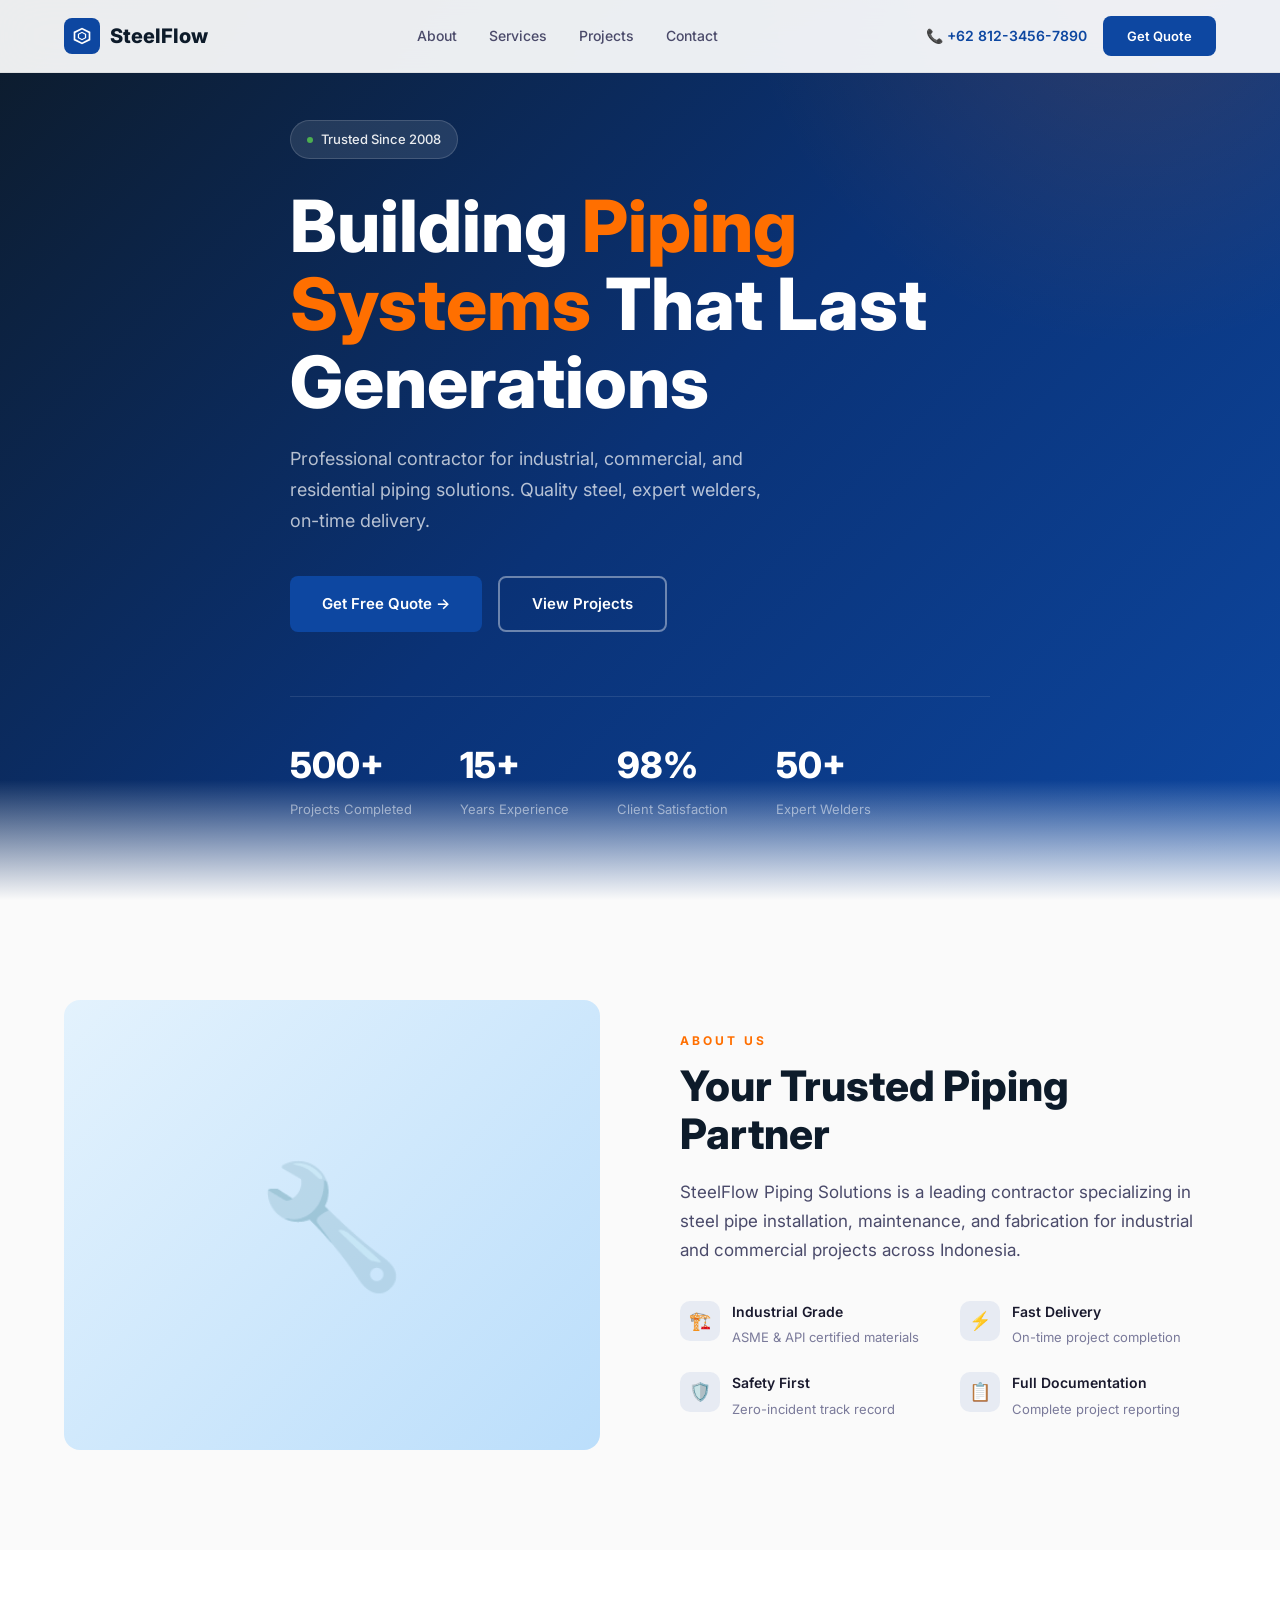
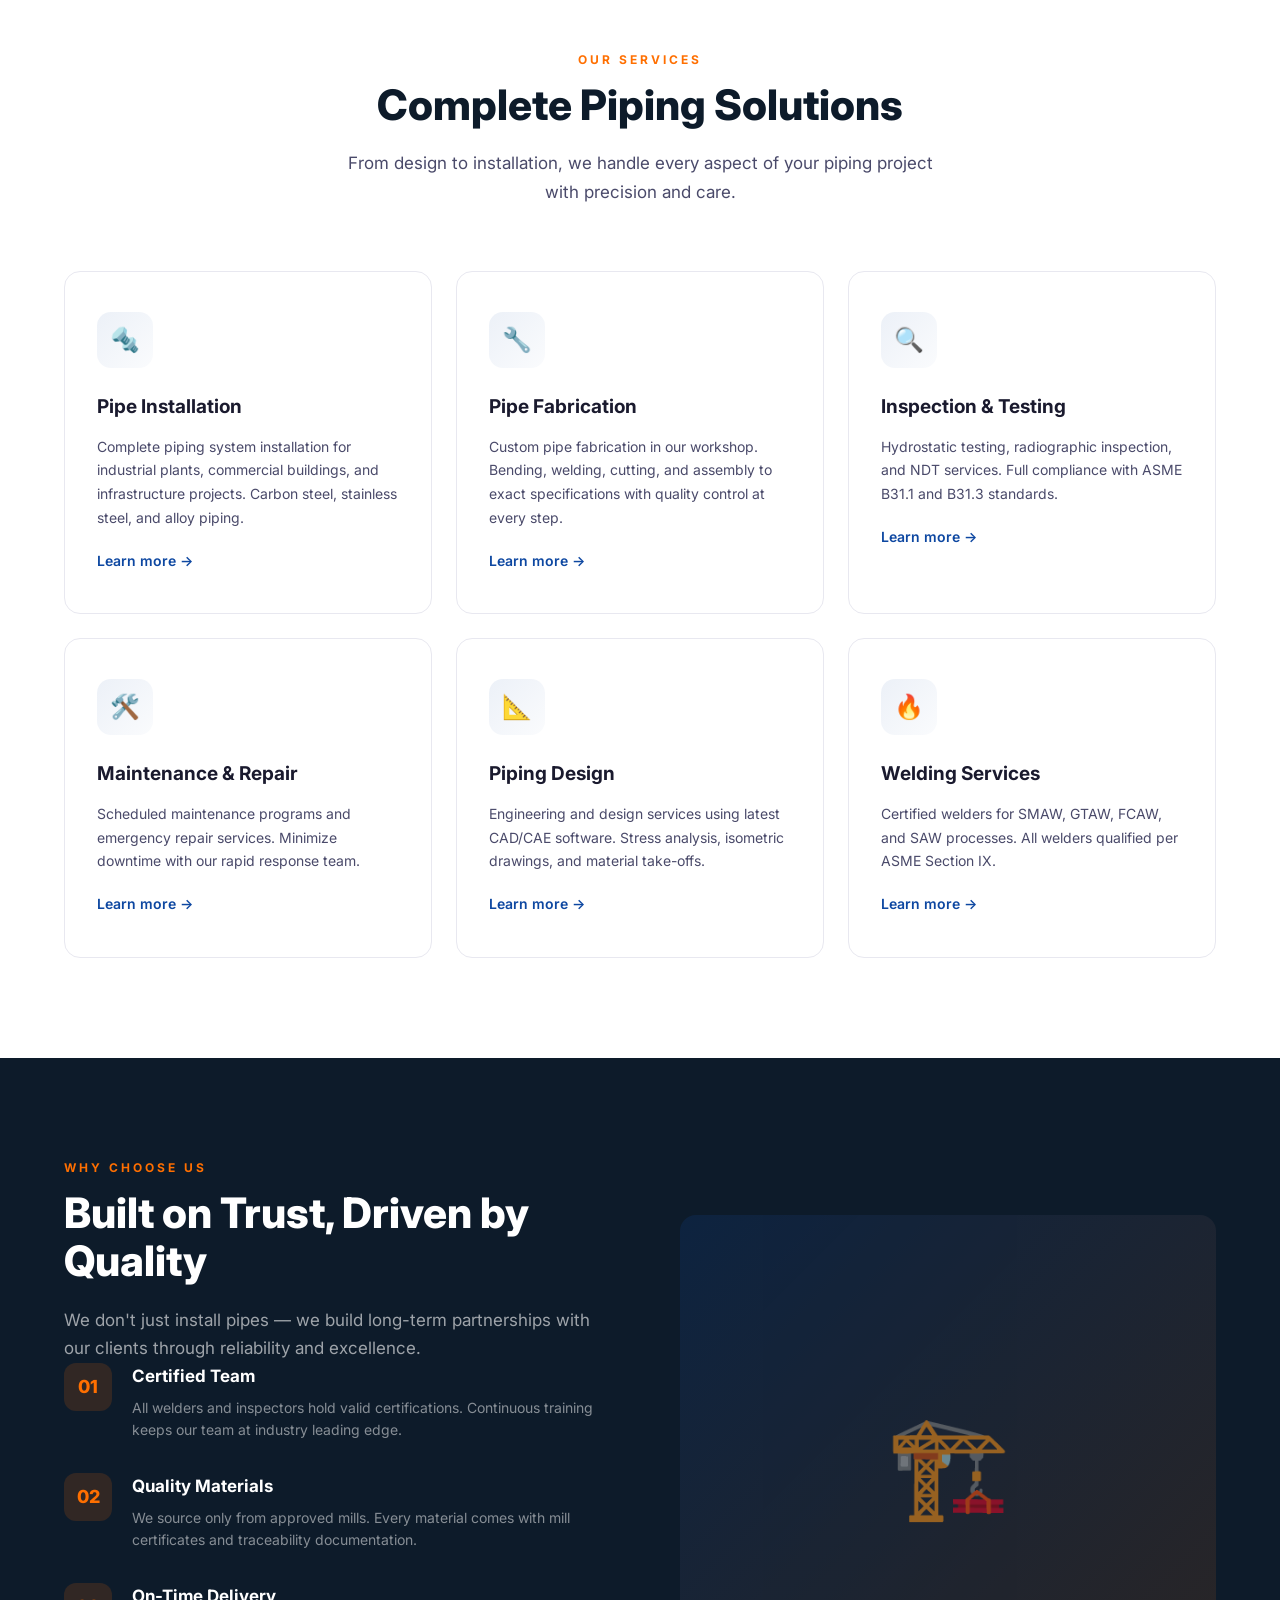
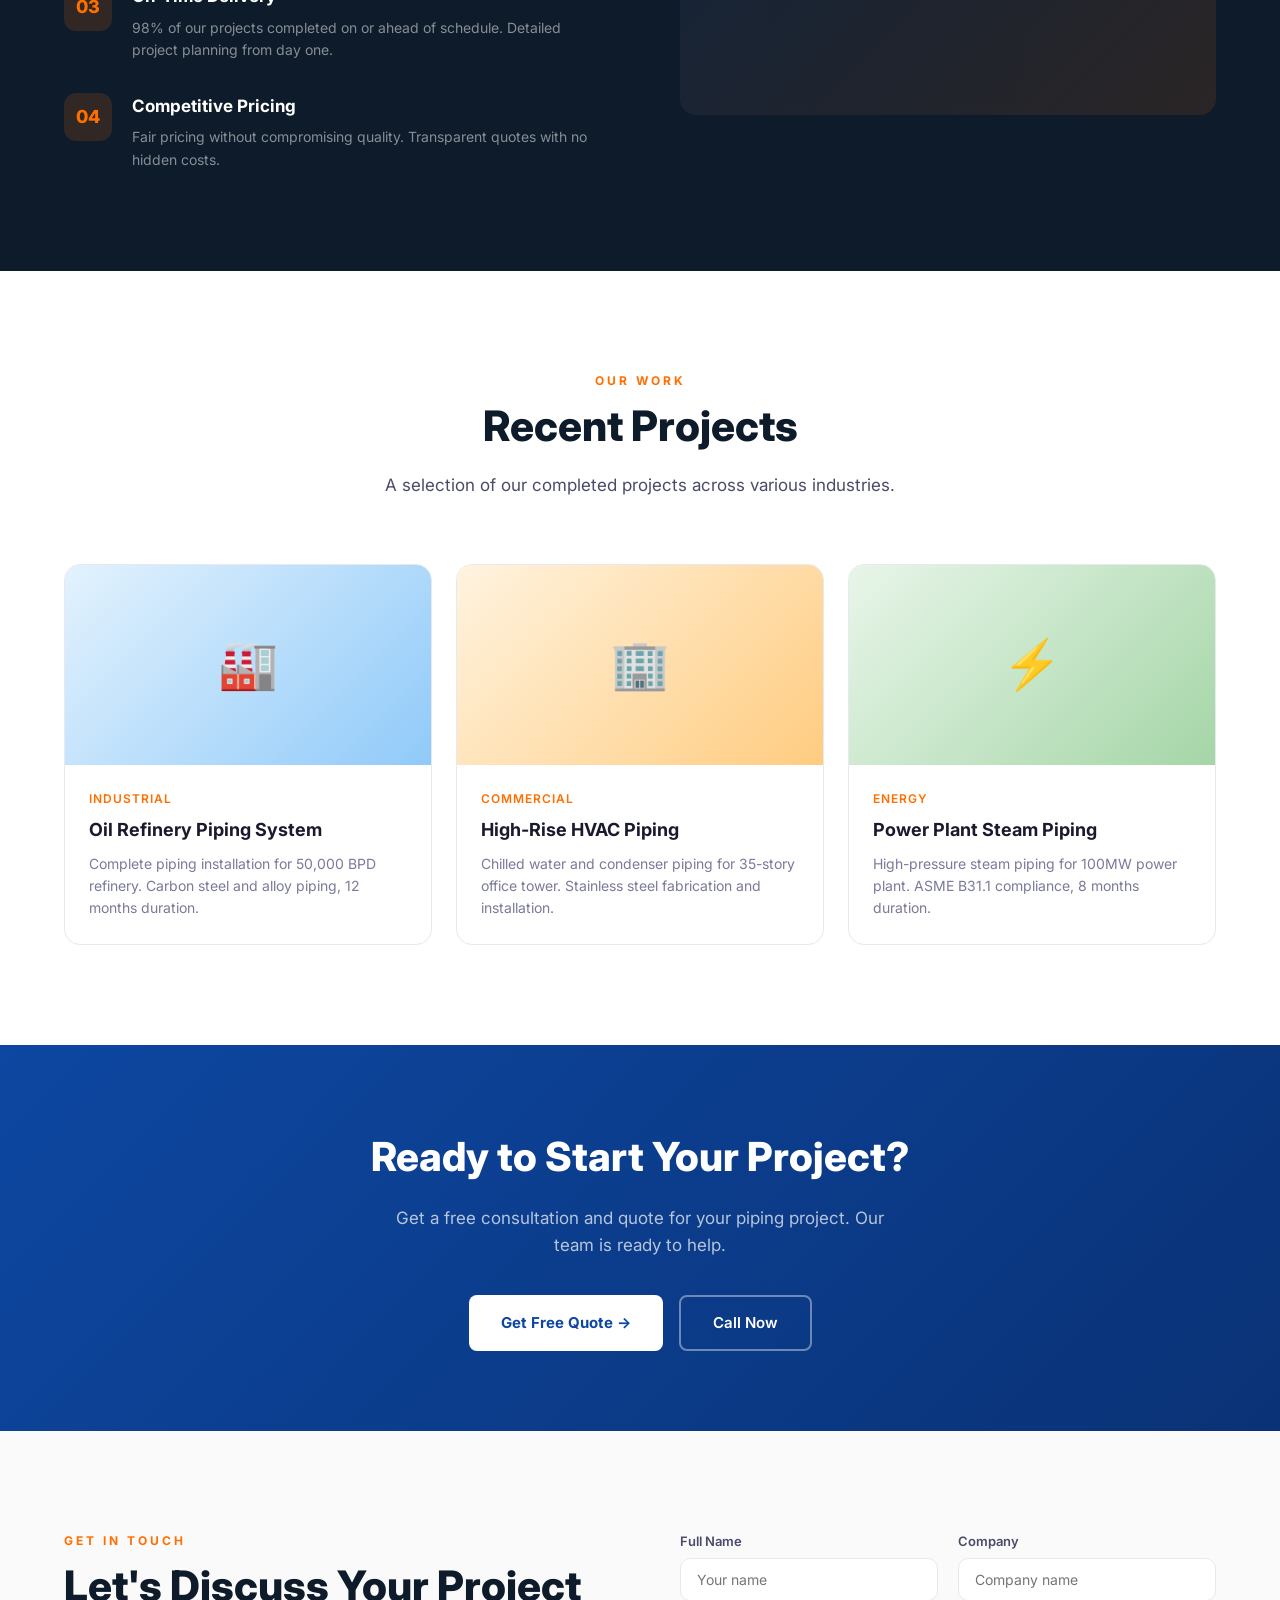
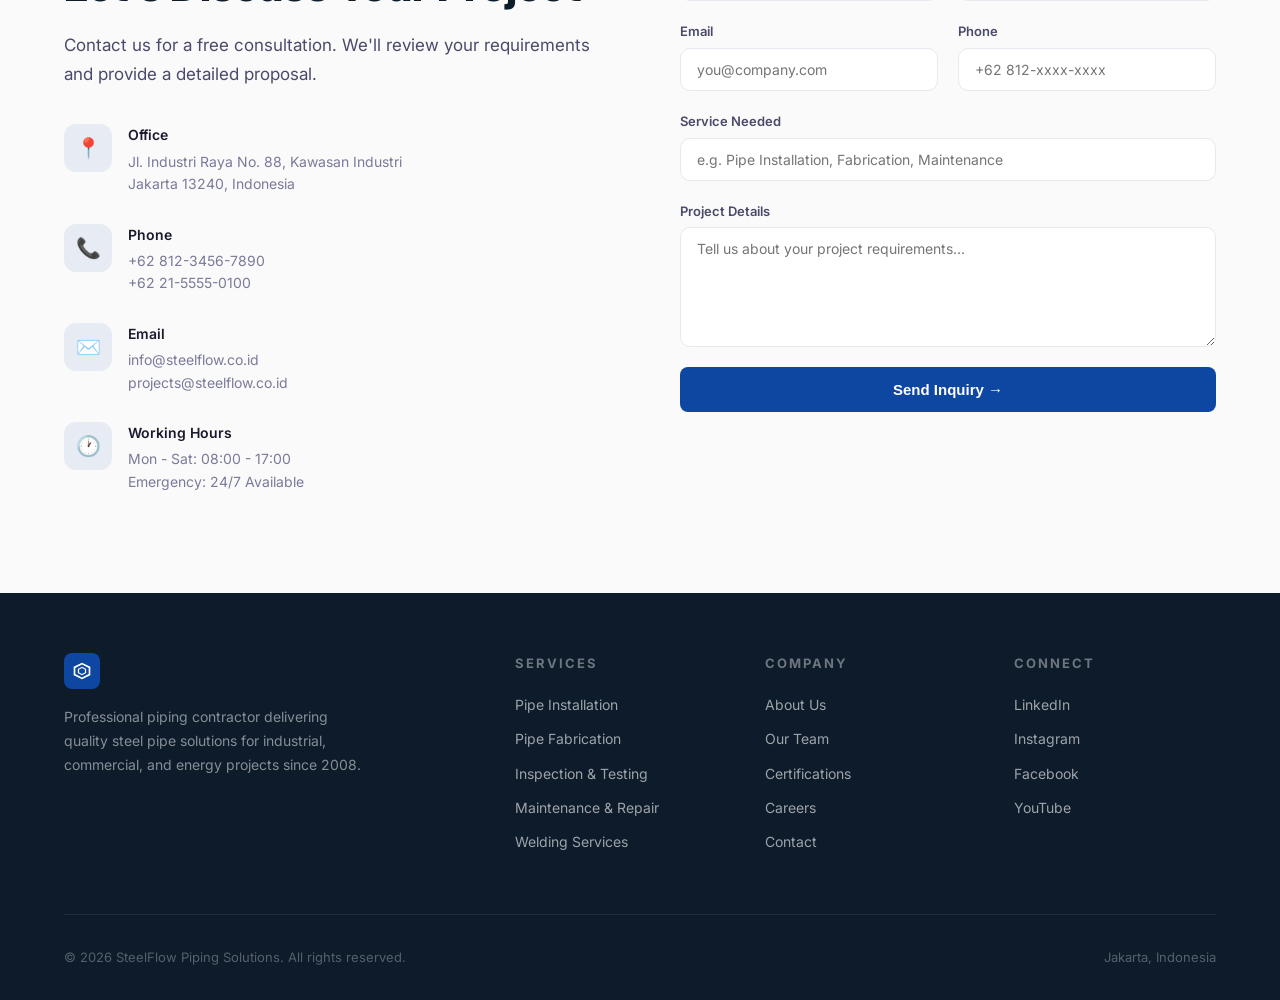
==== index.html @ b0e05a0e "first commit" ====
<!DOCTYPE html>
<html lang="en">
<head>
  <meta charset="UTF-8">
  <meta name="viewport" content="width=device-width, initial-scale=1.0">
  <title>SteelFlow Piping Solutions — Company Profile</title>
  <link rel="preconnect" href="https://fonts.googleapis.com">
  <link href="https://fonts.googleapis.com/css2?family=Inter:wght@300;400;500;600;700;800&display=swap" rel="stylesheet">
  <link rel="stylesheet" href="css/style.css">
</head>
<body>

  <!-- NAV -->
  <nav id="nav">
    <div class="nav-inner">
      <a href="#" class="logo">
        <div class="logo-icon">
          <svg viewBox="0 0 24 24"><path d="M12 2L2 7v10l10 5 10-5V7L12 2zm0 2.18L20 8.5v7L12 19.82 4 15.5v-7L12 4.18z"/><path d="M12 7L7 9.5v5L12 17l5-2.5v-5L12 7zm0 1.5l3.5 1.75v3.5L12 15.5l-3.5-1.75v-3.5L12 8.5z"/></svg>
        </div>
        SteelFlow
      </a>
      <div class="nav-links">
        <a href="#about">About</a>
        <a href="#services">Services</a>
        <a href="#projects">Projects</a>
        <a href="#contact">Contact</a>
      </div>
      <div class="nav-cta">
        <span class="nav-phone">📞 +62 812-3456-7890</span>
        <a href="#contact" class="btn btn-primary" style="padding:10px 24px;font-size:13px;">Get Quote</a>
      </div>
      <button class="hamburger" onclick="this.classList.toggle('active')">
        <span></span><span></span><span></span>
      </button>
    </div>
  </nav>

  <!-- HERO -->
  <section class="hero">
    <div class="container hero-content">
      <div class="hero-badge">
        <span class="hero-badge-dot"></span>
        Trusted Since 2008
      </div>
      <h1>Building <span>Piping Systems</span> That Last Generations</h1>
      <p>Professional contractor for industrial, commercial, and residential piping solutions. Quality steel, expert welders, on-time delivery.</p>
      <div class="hero-buttons">
        <a href="#contact" class="btn btn-primary">Get Free Quote →</a>
        <a href="#projects" class="btn btn-outline">View Projects</a>
      </div>
      <div class="hero-stats">
        <div>
          <div class="hero-stat-number">500+</div>
          <div class="hero-stat-label">Projects Completed</div>
        </div>
        <div>
          <div class="hero-stat-number">15+</div>
          <div class="hero-stat-label">Years Experience</div>
        </div>
        <div>
          <div class="hero-stat-number">98%</div>
          <div class="hero-stat-label">Client Satisfaction</div>
        </div>
        <div>
          <div class="hero-stat-number">50+</div>
          <div class="hero-stat-label">Expert Welders</div>
        </div>
      </div>
    </div>
  </section>

  <!-- ABOUT -->
  <section class="about" id="about">
    <div class="container about-grid">
      <div class="about-image">
        <div class="about-image-icon">🔧</div>
      </div>
      <div>
        <div class="section-label">About Us</div>
        <h2 class="section-title">Your Trusted Piping Partner</h2>
        <p class="section-desc">SteelFlow Piping Solutions is a leading contractor specializing in steel pipe installation, maintenance, and fabrication for industrial and commercial projects across Indonesia.</p>
        <div class="about-features">
          <div class="about-feature">
            <div class="about-feature-icon">🏗️</div>
            <div>
              <h4>Industrial Grade</h4>
              <p>ASME & API certified materials</p>
            </div>
          </div>
          <div class="about-feature">
            <div class="about-feature-icon">⚡</div>
            <div>
              <h4>Fast Delivery</h4>
              <p>On-time project completion</p>
            </div>
          </div>
          <div class="about-feature">
            <div class="about-feature-icon">🛡️</div>
            <div>
              <h4>Safety First</h4>
              <p>Zero-incident track record</p>
            </div>
          </div>
          <div class="about-feature">
            <div class="about-feature-icon">📋</div>
            <div>
              <h4>Full Documentation</h4>
              <p>Complete project reporting</p>
            </div>
          </div>
        </div>
      </div>
    </div>
  </section>

  <!-- SERVICES -->
  <section class="services" id="services">
    <div class="container">
      <div class="services-header">
        <div class="section-label">Our Services</div>
        <h2 class="section-title">Complete Piping Solutions</h2>
        <p class="section-desc">From design to installation, we handle every aspect of your piping project with precision and care.</p>
      </div>
      <div class="services-grid">
        <div class="service-card">
          <div class="service-icon">🔩</div>
          <h3>Pipe Installation</h3>
          <p>Complete piping system installation for industrial plants, commercial buildings, and infrastructure projects. Carbon steel, stainless steel, and alloy piping.</p>
          <span class="service-link">Learn more →</span>
        </div>
        <div class="service-card">
          <div class="service-icon">🔧</div>
          <h3>Pipe Fabrication</h3>
          <p>Custom pipe fabrication in our workshop. Bending, welding, cutting, and assembly to exact specifications with quality control at every step.</p>
          <span class="service-link">Learn more →</span>
        </div>
        <div class="service-card">
          <div class="service-icon">🔍</div>
          <h3>Inspection & Testing</h3>
          <p>Hydrostatic testing, radiographic inspection, and NDT services. Full compliance with ASME B31.1 and B31.3 standards.</p>
          <span class="service-link">Learn more →</span>
        </div>
        <div class="service-card">
          <div class="service-icon">🛠️</div>
          <h3>Maintenance & Repair</h3>
          <p>Scheduled maintenance programs and emergency repair services. Minimize downtime with our rapid response team.</p>
          <span class="service-link">Learn more →</span>
        </div>
        <div class="service-card">
          <div class="service-icon">📐</div>
          <h3>Piping Design</h3>
          <p>Engineering and design services using latest CAD/CAE software. Stress analysis, isometric drawings, and material take-offs.</p>
          <span class="service-link">Learn more →</span>
        </div>
        <div class="service-card">
          <div class="service-icon">🔥</div>
          <h3>Welding Services</h3>
          <p>Certified welders for SMAW, GTAW, FCAW, and SAW processes. All welders qualified per ASME Section IX.</p>
          <span class="service-link">Learn more →</span>
        </div>
      </div>
    </div>
  </section>

  <!-- WHY US -->
  <section class="why-us">
    <div class="container why-grid">
      <div>
        <div class="section-label">Why Choose Us</div>
        <h2 class="section-title">Built on Trust, Driven by Quality</h2>
        <p class="section-desc">We don't just install pipes — we build long-term partnerships with our clients through reliability and excellence.</p>
        <div class="why-items">
          <div class="why-item">
            <div class="why-item-num">01</div>
            <div>
              <h4>Certified Team</h4>
              <p>All welders and inspectors hold valid certifications. Continuous training keeps our team at industry leading edge.</p>
            </div>
          </div>
          <div class="why-item">
            <div class="why-item-num">02</div>
            <div>
              <h4>Quality Materials</h4>
              <p>We source only from approved mills. Every material comes with mill certificates and traceability documentation.</p>
            </div>
          </div>
          <div class="why-item">
            <div class="why-item-num">03</div>
            <div>
              <h4>On-Time Delivery</h4>
              <p>98% of our projects completed on or ahead of schedule. Detailed project planning from day one.</p>
            </div>
          </div>
          <div class="why-item">
            <div class="why-item-num">04</div>
            <div>
              <h4>Competitive Pricing</h4>
              <p>Fair pricing without compromising quality. Transparent quotes with no hidden costs.</p>
            </div>
          </div>
        </div>
      </div>
      <div class="why-image">🏗️</div>
    </div>
  </section>

  <!-- PROJECTS -->
  <section class="projects" id="projects">
    <div class="container">
      <div class="projects-header">
        <div class="section-label">Our Work</div>
        <h2 class="section-title">Recent Projects</h2>
        <p class="section-desc">A selection of our completed projects across various industries.</p>
      </div>
      <div class="projects-grid">
        <div class="project-card">
          <div class="project-thumb project-thumb-1">🏭</div>
          <div class="project-info">
            <div class="project-tag">Industrial</div>
            <h3>Oil Refinery Piping System</h3>
            <p>Complete piping installation for 50,000 BPD refinery. Carbon steel and alloy piping, 12 months duration.</p>
          </div>
        </div>
        <div class="project-card">
          <div class="project-thumb project-thumb-2">🏢</div>
          <div class="project-info">
            <div class="project-tag">Commercial</div>
            <h3>High-Rise HVAC Piping</h3>
            <p>Chilled water and condenser piping for 35-story office tower. Stainless steel fabrication and installation.</p>
          </div>
        </div>
        <div class="project-card">
          <div class="project-thumb project-thumb-3">⚡</div>
          <div class="project-info">
            <div class="project-tag">Energy</div>
            <h3>Power Plant Steam Piping</h3>
            <p>High-pressure steam piping for 100MW power plant. ASME B31.1 compliance, 8 months duration.</p>
          </div>
        </div>
      </div>
    </div>
  </section>

  <!-- CTA -->
  <section class="cta">
    <div class="container">
      <h2>Ready to Start Your Project?</h2>
      <p>Get a free consultation and quote for your piping project. Our team is ready to help.</p>
      <div class="cta-buttons">
        <a href="#contact" class="btn btn-white">Get Free Quote →</a>
        <a href="tel:+628****7890" class="btn btn-outline">Call Now</a>
      </div>
    </div>
  </section>

  <!-- CONTACT -->
  <section class="contact" id="contact">
    <div class="container contact-grid">
      <div>
        <div class="section-label">Get In Touch</div>
        <h2 class="section-title">Let's Discuss Your Project</h2>
        <p class="section-desc">Contact us for a free consultation. We'll review your requirements and provide a detailed proposal.</p>
        <div class="contact-info">
          <div class="contact-item">
            <div class="contact-icon">📍</div>
            <div>
              <h4>Office</h4>
              <p>Jl. Industri Raya No. 88, Kawasan Industri<br>Jakarta 13240, Indonesia</p>
            </div>
          </div>
          <div class="contact-item">
            <div class="contact-icon">📞</div>
            <div>
              <h4>Phone</h4>
              <p>+62 812-3456-7890<br>+62 21-5555-0100</p>
            </div>
          </div>
          <div class="contact-item">
            <div class="contact-icon">✉️</div>
            <div>
              <h4>Email</h4>
              <p>info@steelflow.co.id<br>projects@steelflow.co.id</p>
            </div>
          </div>
          <div class="contact-item">
            <div class="contact-icon">🕐</div>
            <div>
              <h4>Working Hours</h4>
              <p>Mon - Sat: 08:00 - 17:00<br>Emergency: 24/7 Available</p>
            </div>
          </div>
        </div>
      </div>
      <div>
        <form class="contact-form" onsubmit="event.preventDefault(); alert('Thank you! We will contact you soon.');">
          <div class="form-row">
            <div class="form-group">
              <label>Full Name</label>
              <input type="text" placeholder="Your name" required>
            </div>
            <div class="form-group">
              <label>Company</label>
              <input type="text" placeholder="Company name">
            </div>
          </div>
          <div class="form-row">
            <div class="form-group">
              <label>Email</label>
              <input type="email" placeholder="you@company.com" required>
            </div>
            <div class="form-group">
              <label>Phone</label>
              <input type="tel" placeholder="+62 812-xxxx-xxxx">
            </div>
          </div>
          <div class="form-group">
            <label>Service Needed</label>
            <input type="text" placeholder="e.g. Pipe Installation, Fabrication, Maintenance">
          </div>
          <div class="form-group">
            <label>Project Details</label>
            <textarea placeholder="Tell us about your project requirements..."></textarea>
          </div>
          <button type="submit" class="btn btn-primary" style="width:100%;justify-content:center;">Send Inquiry →</button>
        </form>
      </div>
    </div>
  </section>

  <!-- FOOTER -->
  <footer>
    <div class="container">
      <div class="footer-top">
        <div class="footer-brand">
          <div class="logo">
            <div class="logo-icon">
              <svg viewBox="0 0 24 24"><path d="M12 2L2 7v10l10 5 10-5V7L12 2zm0 2.18L20 8.5v7L12 19.82 4 15.5v-7L12 4.18z"/><path d="M12 7L7 9.5v5L12 17l5-2.5v-5L12 7zm0 1.5l3.5 1.75v3.5L12 15.5l-3.5-1.75v-3.5L12 8.5z"/></svg>
            </div>
            SteelFlow
          </div>
          <p>Professional piping contractor delivering quality steel pipe solutions for industrial, commercial, and energy projects since 2008.</p>
        </div>
        <div class="footer-col">
          <h4>Services</h4>
          <a href="#">Pipe Installation</a>
          <a href="#">Pipe Fabrication</a>
          <a href="#">Inspection & Testing</a>
          <a href="#">Maintenance & Repair</a>
          <a href="#">Welding Services</a>
        </div>
        <div class="footer-col">
          <h4>Company</h4>
          <a href="#">About Us</a>
          <a href="#">Our Team</a>
          <a href="#">Certifications</a>
          <a href="#">Careers</a>
          <a href="#">Contact</a>
        </div>
        <div class="footer-col">
          <h4>Connect</h4>
          <a href="#">LinkedIn</a>
          <a href="#">Instagram</a>
          <a href="#">Facebook</a>
          <a href="#">YouTube</a>
        </div>
      </div>
      <div class="footer-bottom">
        <span>© 2026 SteelFlow Piping Solutions. All rights reserved.</span>
        <span>Jakarta, Indonesia</span>
      </div>
    </div>
  </footer>

  <script src="js/main.js"></script>

</body>
</html>
---- css/style.css ----
/* ========== RESET & BASE ========== */
*, *::before, *::after { margin: 0; padding: 0; box-sizing: border-box; }
html { scroll-behavior: smooth; }
body {
  font-family: 'Inter', -apple-system, sans-serif;
  color: #1a1a2e;
  background: #fafafa;
  line-height: 1.6;
  overflow-x: hidden;
}
img { max-width: 100%; display: block; }
a { text-decoration: none; color: inherit; }
ul { list-style: none; }

/* ========== VARIABLES ========== */
:root {
  --primary: #0d47a1;
  --primary-light: #1565c0;
  --primary-dark: #0a3276;
  --accent: #ff6f00;
  --accent-light: #ff8f00;
  --dark: #0d1b2a;
  --gray-900: #1a1a2e;
  --gray-700: #4a4a6a;
  --gray-500: #7a7a9a;
  --gray-300: #b0b0c8;
  --gray-100: #e8e8f0;
  --white: #ffffff;
  --section-padding: 100px 0;
  --container: 1200px;
}

/* ========== UTILITY ========== */
.container { max-width: var(--container); margin: 0 auto; padding: 0 24px; }
.section-label {
  font-size: 12px; font-weight: 700; letter-spacing: 3px;
  text-transform: uppercase; color: var(--accent); margin-bottom: 12px;
}
.section-title {
  font-size: clamp(28px, 4vw, 42px); font-weight: 800;
  line-height: 1.15; margin-bottom: 20px; color: var(--dark);
}
.section-desc {
  font-size: 17px; color: var(--gray-700); max-width: 600px; line-height: 1.7;
}
.btn {
  display: inline-flex; align-items: center; gap: 8px;
  padding: 14px 32px; border-radius: 8px; font-weight: 600;
  font-size: 15px; transition: all 0.3s ease; cursor: pointer; border: none;
}
.btn-primary { background: var(--primary); color: var(--white); }
.btn-primary:hover { background: var(--primary-light); transform: translateY(-2px); box-shadow: 0 8px 24px rgba(13,71,161,0.3); }
.btn-outline { background: transparent; color: var(--white); border: 2px solid rgba(255,255,255,0.4); }
.btn-outline:hover { border-color: var(--white); background: rgba(255,255,255,0.1); }

/* ========== NAV ========== */
nav {
  position: fixed; top: 0; width: 100%; z-index: 100;
  background: rgba(255,255,255,0.92); backdrop-filter: blur(20px);
  border-bottom: 1px solid rgba(0,0,0,0.06);
  transition: box-shadow 0.3s;
}
nav.scrolled { box-shadow: 0 2px 20px rgba(0,0,0,0.08); }
.nav-inner {
  max-width: var(--container); margin: 0 auto; padding: 0 24px;
  display: flex; align-items: center; justify-content: space-between;
  height: 72px;
}
.logo { display: flex; align-items: center; gap: 10px; font-weight: 800; font-size: 20px; color: var(--dark); }
.logo-icon { width: 36px; height: 36px; background: var(--primary); border-radius: 8px; display: flex; align-items: center; justify-content: center; }
.logo-icon svg { width: 20px; height: 20px; fill: var(--white); }
.nav-links { display: flex; gap: 32px; }
.nav-links a { font-size: 14px; font-weight: 500; color: var(--gray-700); transition: color 0.2s; }
.nav-links a:hover { color: var(--primary); }
.nav-cta { display: flex; align-items: center; gap: 16px; }
.nav-phone { font-size: 14px; font-weight: 600; color: var(--primary); }
.hamburger { display: none; background: none; border: none; cursor: pointer; padding: 8px; }
.hamburger span { display: block; width: 24px; height: 2px; background: var(--dark); margin: 5px 0; transition: 0.3s; }

/* ========== HERO ========== */
.hero {
  min-height: 100vh; display: flex; align-items: center;
  background: linear-gradient(135deg, var(--dark) 0%, var(--primary-dark) 50%, var(--primary) 100%);
  position: relative; overflow: hidden;
}
.hero::before {
  content: ''; position: absolute; top: -50%; right: -20%;
  width: 800px; height: 800px; border-radius: 50%;
  background: radial-gradient(circle, rgba(255,111,0,0.15) 0%, transparent 70%);
}
.hero::after {
  content: ''; position: absolute; bottom: 0; left: 0; right: 0; height: 120px;
  background: linear-gradient(to top, #fafafa, transparent);
}
.hero-content { position: relative; z-index: 2; padding: 120px 0 80px; }
.hero-badge {
  display: inline-flex; align-items: center; gap: 8px;
  padding: 8px 16px; background: rgba(255,255,255,0.1);
  border: 1px solid rgba(255,255,255,0.15); border-radius: 100px;
  font-size: 13px; font-weight: 500; color: rgba(255,255,255,0.9);
  margin-bottom: 28px;
}
.hero-badge-dot { width: 6px; height: 6px; background: #4caf50; border-radius: 50%; animation: pulse 2s infinite; }
@keyframes pulse { 0%,100% { opacity: 1; } 50% { opacity: 0.4; } }
.hero h1 {
  font-size: clamp(40px, 6vw, 72px); font-weight: 800;
  line-height: 1.08; color: var(--white); margin-bottom: 24px;
  max-width: 700px;
}
.hero h1 span { color: var(--accent); }
.hero p { font-size: 18px; color: rgba(255,255,255,0.7); max-width: 500px; margin-bottom: 40px; line-height: 1.7; }
.hero-buttons { display: flex; gap: 16px; flex-wrap: wrap; }
.hero-stats {
  display: flex; gap: 48px; margin-top: 64px;
  padding-top: 40px; border-top: 1px solid rgba(255,255,255,0.1);
}
.hero-stat-number { font-size: 36px; font-weight: 800; color: var(--white); }
.hero-stat-label { font-size: 13px; color: rgba(255,255,255,0.5); margin-top: 4px; }

/* ========== ABOUT ========== */
.about { padding: var(--section-padding); }
.about-grid {
  display: grid; grid-template-columns: 1fr 1fr; gap: 80px;
  align-items: center;
}
.about-image {
  width: 100%; height: 450px; border-radius: 16px;
  background: linear-gradient(135deg, #e3f2fd, #bbdefb);
  display: flex; align-items: center; justify-content: center;
  position: relative; overflow: hidden;
}
.about-image-icon { font-size: 120px; opacity: 0.3; }
.about-features { display: grid; grid-template-columns: 1fr 1fr; gap: 24px; margin-top: 36px; }
.about-feature { display: flex; align-items: flex-start; gap: 12px; }
.about-feature-icon {
  width: 40px; height: 40px; border-radius: 10px;
  background: rgba(13,71,161,0.08); display: flex;
  align-items: center; justify-content: center; flex-shrink: 0;
  font-size: 18px;
}
.about-feature h4 { font-size: 14px; font-weight: 600; margin-bottom: 4px; }
.about-feature p { font-size: 13px; color: var(--gray-500); }

/* ========== SERVICES ========== */
.services { padding: var(--section-padding); background: var(--white); }
.services-header { text-align: center; margin-bottom: 64px; }
.services-header .section-desc { margin: 0 auto; }
.services-grid { display: grid; grid-template-columns: repeat(3, 1fr); gap: 24px; }
.service-card {
  padding: 40px 32px; border-radius: 16px; border: 1px solid var(--gray-100);
  background: var(--white); transition: all 0.3s ease; position: relative; overflow: hidden;
}
.service-card:hover { transform: translateY(-4px); box-shadow: 0 20px 40px rgba(0,0,0,0.06); border-color: transparent; }
.service-card::before {
  content: ''; position: absolute; top: 0; left: 0; right: 0; height: 3px;
  background: linear-gradient(90deg, var(--primary), var(--accent));
  opacity: 0; transition: opacity 0.3s;
}
.service-card:hover::before { opacity: 1; }
.service-icon {
  width: 56px; height: 56px; border-radius: 14px;
  background: linear-gradient(135deg, rgba(13,71,161,0.08), rgba(13,71,161,0.02));
  display: flex; align-items: center; justify-content: center;
  font-size: 24px; margin-bottom: 24px;
}
.service-card h3 { font-size: 19px; font-weight: 700; margin-bottom: 12px; }
.service-card p { font-size: 14px; color: var(--gray-700); line-height: 1.7; }
.service-card .service-link {
  display: inline-flex; align-items: center; gap: 6px;
  margin-top: 20px; font-size: 14px; font-weight: 600;
  color: var(--primary); transition: gap 0.2s;
}
.service-card:hover .service-link { gap: 10px; }

/* ========== WHY US ========== */
.why-us { padding: var(--section-padding); background: var(--dark); color: var(--white); }
.why-us .section-title { color: var(--white); }
.why-us .section-desc { color: rgba(255,255,255,0.6); }
.why-grid { display: grid; grid-template-columns: 1fr 1fr; gap: 80px; align-items: center; }
.why-items { display: flex; flex-direction: column; gap: 32px; }
.why-item { display: flex; gap: 20px; }
.why-item-num {
  width: 48px; height: 48px; border-radius: 12px;
  background: rgba(255,111,0,0.15); display: flex;
  align-items: center; justify-content: center;
  font-size: 18px; font-weight: 800; color: var(--accent);
  flex-shrink: 0;
}
.why-item h4 { font-size: 17px; font-weight: 700; margin-bottom: 6px; }
.why-item p { font-size: 14px; color: rgba(255,255,255,0.5); line-height: 1.6; }
.why-image {
  width: 100%; height: 500px; border-radius: 16px;
  background: linear-gradient(135deg, rgba(13,71,161,0.3), rgba(255,111,0,0.2));
  display: flex; align-items: center; justify-content: center;
  font-size: 100px; opacity: 0.6;
}

/* ========== PROJECTS ========== */
.projects { padding: var(--section-padding); background: var(--white); }
.projects-header { text-align: center; margin-bottom: 64px; }
.projects-header .section-desc { margin: 0 auto; }
.projects-grid { display: grid; grid-template-columns: repeat(3, 1fr); gap: 24px; }
.project-card {
  border-radius: 16px; overflow: hidden;
  border: 1px solid var(--gray-100); background: var(--white);
  transition: all 0.3s ease;
}
.project-card:hover { transform: translateY(-4px); box-shadow: 0 20px 40px rgba(0,0,0,0.08); }
.project-thumb {
  height: 200px; display: flex; align-items: center; justify-content: center;
  font-size: 48px;
}
.project-thumb-1 { background: linear-gradient(135deg, #e3f2fd, #90caf9); }
.project-thumb-2 { background: linear-gradient(135deg, #fff3e0, #ffcc80); }
.project-thumb-3 { background: linear-gradient(135deg, #e8f5e9, #a5d6a7); }
.project-info { padding: 24px; }
.project-tag { font-size: 12px; font-weight: 600; color: var(--accent); text-transform: uppercase; letter-spacing: 1px; margin-bottom: 8px; }
.project-info h3 { font-size: 18px; font-weight: 700; margin-bottom: 8px; }
.project-info p { font-size: 14px; color: var(--gray-500); }

/* ========== CTA ========== */
.cta {
  padding: 80px 0;
  background: linear-gradient(135deg, var(--primary) 0%, var(--primary-dark) 100%);
  text-align: center;
}
.cta h2 { font-size: clamp(28px, 4vw, 40px); font-weight: 800; color: var(--white); margin-bottom: 16px; }
.cta p { font-size: 17px; color: rgba(255,255,255,0.7); margin-bottom: 36px; max-width: 500px; margin-left: auto; margin-right: auto; }
.cta-buttons { display: flex; gap: 16px; justify-content: center; flex-wrap: wrap; }
.btn-white { background: var(--white); color: var(--primary); font-weight: 700; }
.btn-white:hover { background: var(--gray-100); transform: translateY(-2px); }

/* ========== CONTACT ========== */
.contact { padding: var(--section-padding); }
.contact-grid { display: grid; grid-template-columns: 1fr 1fr; gap: 80px; }
.contact-info { display: flex; flex-direction: column; gap: 28px; margin-top: 36px; }
.contact-item { display: flex; align-items: flex-start; gap: 16px; }
.contact-icon {
  width: 48px; height: 48px; border-radius: 12px;
  background: rgba(13,71,161,0.08); display: flex;
  align-items: center; justify-content: center; font-size: 20px; flex-shrink: 0;
}
.contact-item h4 { font-size: 14px; font-weight: 600; margin-bottom: 4px; }
.contact-item p { font-size: 14px; color: var(--gray-500); }
.contact-form { display: flex; flex-direction: column; gap: 20px; }
.form-row { display: grid; grid-template-columns: 1fr 1fr; gap: 20px; }
.form-group { display: flex; flex-direction: column; gap: 6px; }
.form-group label { font-size: 13px; font-weight: 600; color: var(--gray-700); }
.form-group input, .form-group textarea {
  padding: 12px 16px; border: 1px solid var(--gray-100);
  border-radius: 10px; font-size: 14px; font-family: inherit;
  transition: border-color 0.2s; background: var(--white);
}
.form-group input:focus, .form-group textarea:focus { outline: none; border-color: var(--primary); }
.form-group textarea { resize: vertical; min-height: 120px; }

/* ========== FOOTER ========== */
footer {
  padding: 60px 0 32px; background: var(--dark); color: var(--white);
}
.footer-top { display: grid; grid-template-columns: 2fr 1fr 1fr 1fr; gap: 48px; padding-bottom: 48px; border-bottom: 1px solid rgba(255,255,255,0.08); }
.footer-brand p { font-size: 14px; color: rgba(255,255,255,0.5); margin-top: 16px; max-width: 300px; line-height: 1.7; }
.footer-col h4 { font-size: 13px; font-weight: 700; text-transform: uppercase; letter-spacing: 2px; margin-bottom: 20px; color: rgba(255,255,255,0.4); }
.footer-col a { display: block; font-size: 14px; color: rgba(255,255,255,0.6); margin-bottom: 12px; transition: color 0.2s; }
.footer-col a:hover { color: var(--white); }
.footer-bottom {
  display: flex; justify-content: space-between; align-items: center;
  padding-top: 32px; font-size: 13px; color: rgba(255,255,255,0.3);
}

/* ========== RESPONSIVE ========== */
@media (max-width: 968px) {
  .nav-links, .nav-cta { display: none; }
  .hamburger { display: block; }
  .about-grid, .why-grid, .contact-grid { grid-template-columns: 1fr; gap: 48px; }
  .services-grid, .projects-grid { grid-template-columns: 1fr 1fr; }
  .hero-stats { gap: 32px; flex-wrap: wrap; }
  .footer-top { grid-template-columns: 1fr 1fr; }
}
@media (max-width: 640px) {
  .services-grid, .projects-grid { grid-template-columns: 1fr; }
  .form-row { grid-template-columns: 1fr; }
  .hero-stats { flex-direction: column; gap: 20px; }
  .footer-top { grid-template-columns: 1fr; }
  .about-features { grid-template-columns: 1fr; }
}
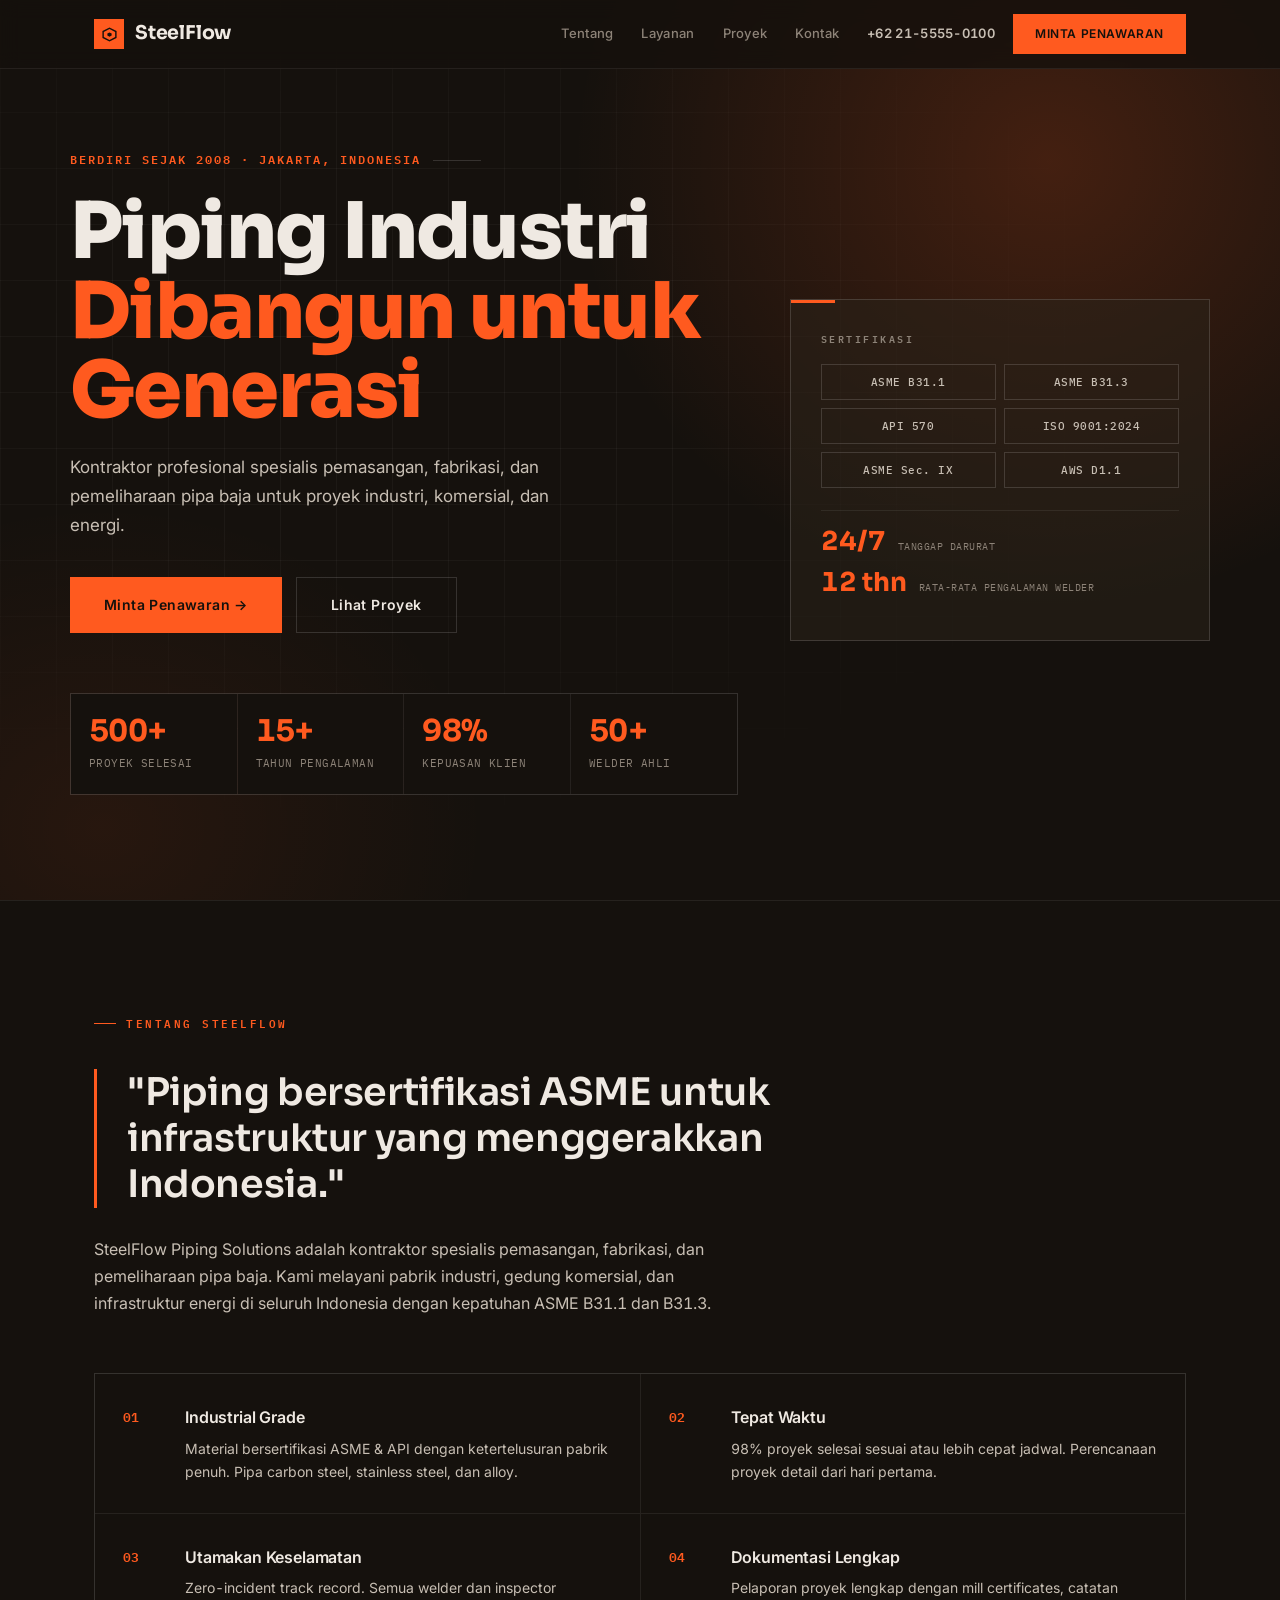
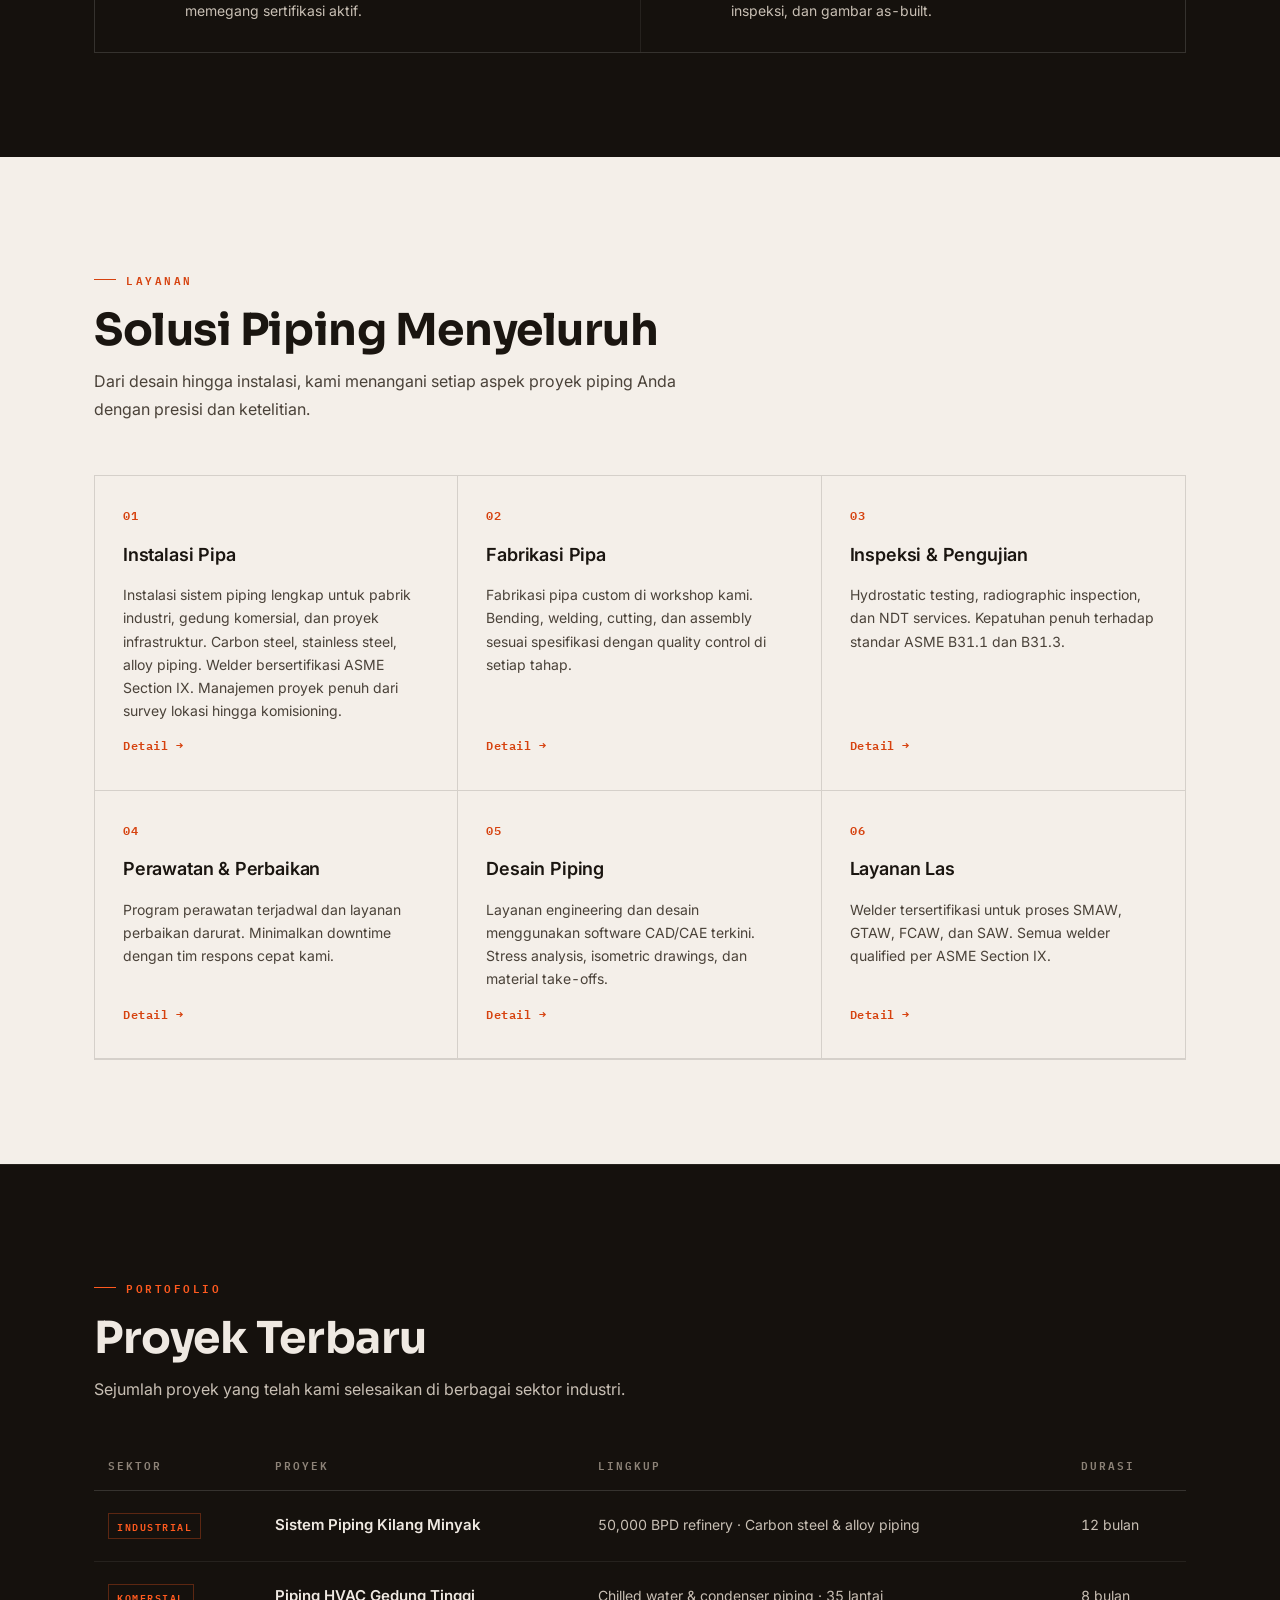
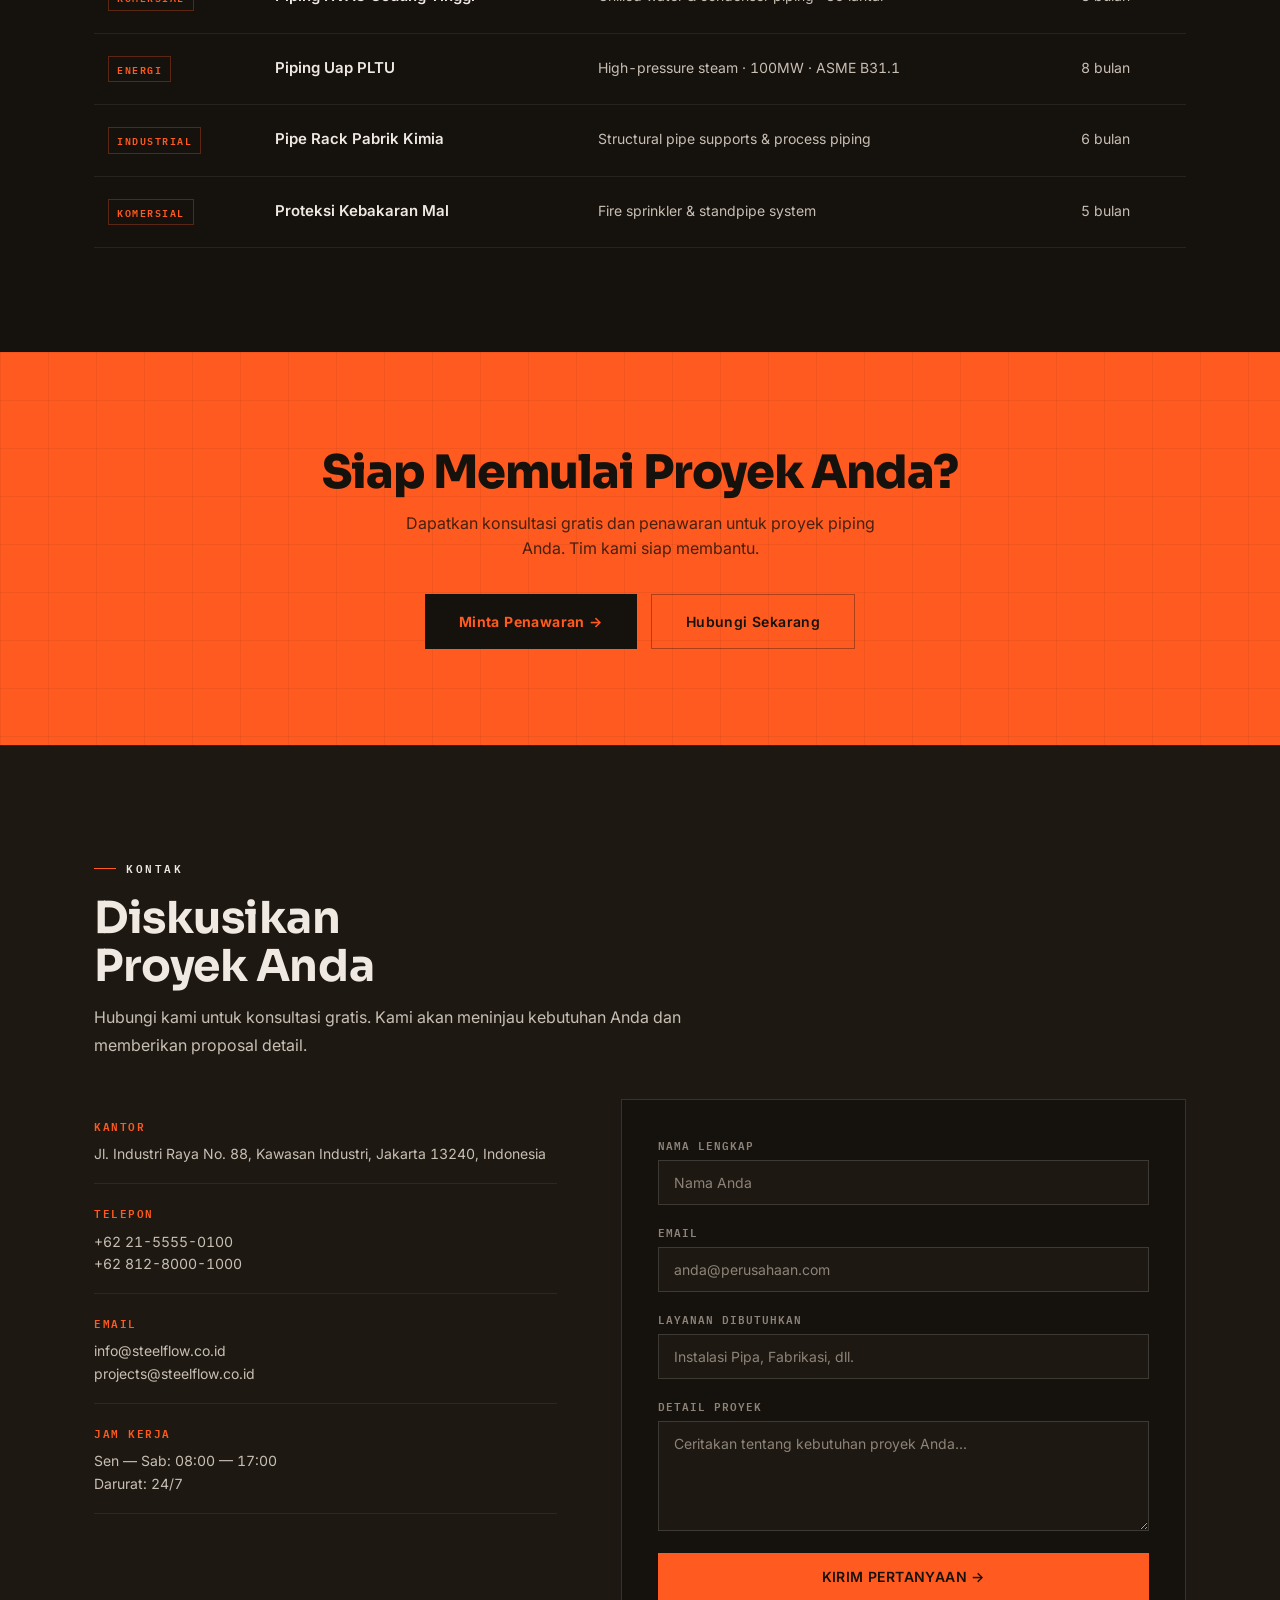
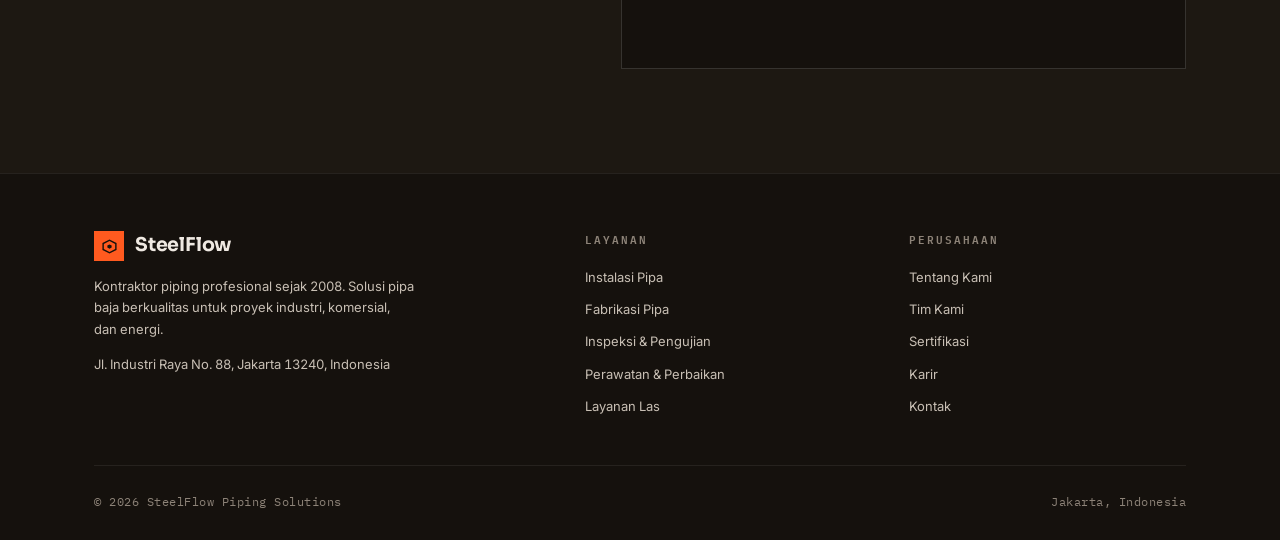
==== commit 899902e3: "sub commit" ====
--- a/index.html
+++ b/index.html
@@ -1,35 +1,38 @@
 <!DOCTYPE html>
-<html lang="en">
+<html lang="id">
 <head>
   <meta charset="UTF-8">
   <meta name="viewport" content="width=device-width, initial-scale=1.0">
-  <title>SteelFlow Piping Solutions — Company Profile</title>
-  <link rel="preconnect" href="https://fonts.googleapis.com">
-  <link href="https://fonts.googleapis.com/css2?family=Inter:wght@300;400;500;600;700;800&display=swap" rel="stylesheet">
+  <title>SteelFlow Piping Solutions — Kontraktor Piping Industri Jakarta</title>
+  <meta name="description" content="SteelFlow Piping Solutions: Kontraktor profesional pemasangan, fabrikasi, dan pemeliharaan pipa baja untuk proyek industri, komersial, dan energi di Indonesia.">
+  <link rel="icon" type="image/svg+xml" href="data:image/svg+xml,<svg viewBox='0 0 24 24' xmlns='http://www.w3.org/2000/svg'><rect width='24' height='24' fill='%2315110d'/><path d='M12 3l9 5v8l-9 5-9-5V8z' fill='none' stroke='%23ff5a1f' stroke-width='2'/><circle cx='12' cy='12' r='3' fill='%23ff5a1f'/></svg>">
   <link rel="stylesheet" href="css/style.css">
 </head>
 <body>
+  <a href="#about" class="skip-link">Langsung ke konten utama</a>
 
   <!-- NAV -->
   <nav id="nav">
     <div class="nav-inner">
       <a href="#" class="logo">
         <div class="logo-icon">
-          <svg viewBox="0 0 24 24"><path d="M12 2L2 7v10l10 5 10-5V7L12 2zm0 2.18L20 8.5v7L12 19.82 4 15.5v-7L12 4.18z"/><path d="M12 7L7 9.5v5L12 17l5-2.5v-5L12 7zm0 1.5l3.5 1.75v3.5L12 15.5l-3.5-1.75v-3.5L12 8.5z"/></svg>
+          <svg viewBox="0 0 24 24"><path d="M12 2L2 7v10l10 5 10-5V7L12 2zm0 2.18L20 8.5v7L12 19.82 4 15.5v-7L12 4.18z"/><path d="M12 9l-3 1.5v3L12 15l3-1.5v-3L12 9z"/></svg>
         </div>
         SteelFlow
       </a>
-      <div class="nav-links">
-        <a href="#about">About</a>
-        <a href="#services">Services</a>
-        <a href="#projects">Projects</a>
-        <a href="#contact">Contact</a>
-      </div>
-      <div class="nav-cta">
-        <span class="nav-phone">📞 +62 812-3456-7890</span>
-        <a href="#contact" class="btn btn-primary" style="padding:10px 24px;font-size:13px;">Get Quote</a>
-      </div>
-      <button class="hamburger" onclick="this.classList.toggle('active')">
+      <div class="nav-mobile-group">
+        <div class="nav-links">
+          <a href="#about">Tentang</a>
+          <a href="#services">Layanan</a>
+          <a href="#projects">Proyek</a>
+          <a href="#contact">Kontak</a>
+        </div>
+        <div class="nav-cta">
+          <span class="nav-phone">+62 21-5555-0100</span>
+          <a href="#contact" class="btn btn-primary btn-nav-cta">MINTA PENAWARAN</a>
+        </div>
+      </div>
+      <button class="hamburger" aria-label="Buka menu navigasi" onclick="this.classList.toggle('active')">
         <span></span><span></span><span></span>
       </button>
     </div>
@@ -38,205 +41,199 @@
   <!-- HERO -->
   <section class="hero">
     <div class="container hero-content">
-      <div class="hero-badge">
-        <span class="hero-badge-dot"></span>
-        Trusted Since 2008
-      </div>
-      <h1>Building <span>Piping Systems</span> That Last Generations</h1>
-      <p>Professional contractor for industrial, commercial, and residential piping solutions. Quality steel, expert welders, on-time delivery.</p>
-      <div class="hero-buttons">
-        <a href="#contact" class="btn btn-primary">Get Free Quote →</a>
-        <a href="#projects" class="btn btn-outline">View Projects</a>
-      </div>
-      <div class="hero-stats">
-        <div>
-          <div class="hero-stat-number">500+</div>
-          <div class="hero-stat-label">Projects Completed</div>
-        </div>
-        <div>
-          <div class="hero-stat-number">15+</div>
-          <div class="hero-stat-label">Years Experience</div>
-        </div>
-        <div>
-          <div class="hero-stat-number">98%</div>
-          <div class="hero-stat-label">Client Satisfaction</div>
-        </div>
-        <div>
-          <div class="hero-stat-number">50+</div>
-          <div class="hero-stat-label">Expert Welders</div>
-        </div>
-      </div>
-    </div>
-  </section>
-
-  <!-- ABOUT -->
-  <section class="about" id="about">
-    <div class="container about-grid">
-      <div class="about-image">
-        <div class="about-image-icon">🔧</div>
-      </div>
-      <div>
-        <div class="section-label">About Us</div>
-        <h2 class="section-title">Your Trusted Piping Partner</h2>
-        <p class="section-desc">SteelFlow Piping Solutions is a leading contractor specializing in steel pipe installation, maintenance, and fabrication for industrial and commercial projects across Indonesia.</p>
-        <div class="about-features">
-          <div class="about-feature">
-            <div class="about-feature-icon">🏗️</div>
-            <div>
-              <h4>Industrial Grade</h4>
-              <p>ASME & API certified materials</p>
-            </div>
-          </div>
-          <div class="about-feature">
-            <div class="about-feature-icon">⚡</div>
-            <div>
-              <h4>Fast Delivery</h4>
-              <p>On-time project completion</p>
-            </div>
-          </div>
-          <div class="about-feature">
-            <div class="about-feature-icon">🛡️</div>
-            <div>
-              <h4>Safety First</h4>
-              <p>Zero-incident track record</p>
-            </div>
-          </div>
-          <div class="about-feature">
-            <div class="about-feature-icon">📋</div>
-            <div>
-              <h4>Full Documentation</h4>
-              <p>Complete project reporting</p>
-            </div>
-          </div>
-        </div>
-      </div>
-    </div>
-  </section>
-
-  <!-- SERVICES -->
+      <div class="hero-split">
+        <div class="hero-text-col">
+          <div class="hero-eyebrow">Berdiri Sejak 2008 · Jakarta, Indonesia</div>
+          <h1>Piping Industri<br><span class="hero-accent">Dibangun untuk Generasi</span></h1>
+          <p class="hero-description">Kontraktor profesional spesialis pemasangan, fabrikasi, dan pemeliharaan pipa baja untuk proyek industri, komersial, dan energi.</p>
+          <div class="hero-buttons">
+            <a href="#contact" class="btn btn-primary">Minta Penawaran →</a>
+            <a href="#projects" class="btn btn-outline">Lihat Proyek</a>
+          </div>
+          <div class="hero-stats">
+            <div class="hero-stat">
+              <div class="hero-stat-number">500+</div>
+              <div class="hero-stat-label">Proyek Selesai</div>
+            </div>
+            <div class="hero-stat">
+              <div class="hero-stat-number">15+</div>
+              <div class="hero-stat-label">Tahun Pengalaman</div>
+            </div>
+            <div class="hero-stat">
+              <div class="hero-stat-number">98%</div>
+              <div class="hero-stat-label">Kepuasan Klien</div>
+            </div>
+            <div class="hero-stat">
+              <div class="hero-stat-number">50+</div>
+              <div class="hero-stat-label">Welder Ahli</div>
+            </div>
+          </div>
+        </div>
+        <div class="hero-panel-col">
+          <div class="hero-panel">
+            <div class="hero-panel-label">Sertifikasi</div>
+            <div class="hero-panel-badges">
+              <span class="hero-badge-item">ASME B31.1</span>
+              <span class="hero-badge-item">ASME B31.3</span>
+              <span class="hero-badge-item">API 570</span>
+              <span class="hero-badge-item">ISO 9001:2024</span>
+              <span class="hero-badge-item">ASME Sec. IX</span>
+              <span class="hero-badge-item">AWS D1.1</span>
+            </div>
+            <div class="hero-panel-divider"></div>
+            <div class="hero-panel-metric">
+              <span class="hero-panel-metric-num">24/7</span>
+              <span class="hero-panel-metric-label">Tanggap Darurat</span>
+            </div>
+            <div class="hero-panel-metric">
+            <span class="hero-panel-metric-num">12 thn</span>
+              <span class="hero-panel-metric-label">Rata-rata Pengalaman Welder</span>
+            </div>
+          </div>
+        </div>
+      </div>
+    </div>
+  </section>
+
+  <!-- TENTANG + KEUNGGULAN -->
+  <section class="about-merged" id="about">
+    <div class="container">
+      <div class="about-intro">
+        <div class="subhead">Tentang SteelFlow</div>
+        <div class="manifesto-pull">"Piping bersertifikasi ASME untuk infrastruktur yang menggerakkan Indonesia."</div>
+        <p class="body-text manifesto-intro">SteelFlow Piping Solutions adalah kontraktor spesialis pemasangan, fabrikasi, dan pemeliharaan pipa baja. Kami melayani pabrik industri, gedung komersial, dan infrastruktur energi di seluruh Indonesia dengan kepatuhan ASME B31.1 dan B31.3.</p>
+      </div>
+      <div class="pillar-grid">
+        <div class="pillar">
+          <div class="pillar-num">01</div>
+          <div>
+            <h4>Industrial Grade</h4>
+            <p>Material bersertifikasi ASME & API dengan ketertelusuran pabrik penuh. Pipa carbon steel, stainless steel, dan alloy.</p>
+          </div>
+        </div>
+        <div class="pillar">
+          <div class="pillar-num">02</div>
+          <div>
+            <h4>Tepat Waktu</h4>
+            <p>98% proyek selesai sesuai atau lebih cepat jadwal. Perencanaan proyek detail dari hari pertama.</p>
+          </div>
+        </div>
+        <div class="pillar">
+          <div class="pillar-num">03</div>
+          <div>
+            <h4>Utamakan Keselamatan</h4>
+            <p>Zero-incident track record. Semua welder dan inspector memegang sertifikasi aktif.</p>
+          </div>
+        </div>
+        <div class="pillar">
+          <div class="pillar-num">04</div>
+          <div>
+            <h4>Dokumentasi Lengkap</h4>
+            <p>Pelaporan proyek lengkap dengan mill certificates, catatan inspeksi, dan gambar as-built.</p>
+          </div>
+        </div>
+      </div>
+    </div>
+  </section>
+
+  <!-- LAYANAN / INDEX -->
   <section class="services" id="services">
     <div class="container">
       <div class="services-header">
-        <div class="section-label">Our Services</div>
-        <h2 class="section-title">Complete Piping Solutions</h2>
-        <p class="section-desc">From design to installation, we handle every aspect of your piping project with precision and care.</p>
+        <div class="subhead">Layanan</div>
+        <h2 class="section-title">Solusi Piping Menyeluruh</h2>
+        <p class="body-text">Dari desain hingga instalasi, kami menangani setiap aspek proyek piping Anda dengan presisi dan ketelitian.</p>
       </div>
       <div class="services-grid">
         <div class="service-card">
-          <div class="service-icon">🔩</div>
-          <h3>Pipe Installation</h3>
-          <p>Complete piping system installation for industrial plants, commercial buildings, and infrastructure projects. Carbon steel, stainless steel, and alloy piping.</p>
-          <span class="service-link">Learn more →</span>
-        </div>
-        <div class="service-card">
-          <div class="service-icon">🔧</div>
-          <h3>Pipe Fabrication</h3>
-          <p>Custom pipe fabrication in our workshop. Bending, welding, cutting, and assembly to exact specifications with quality control at every step.</p>
-          <span class="service-link">Learn more →</span>
-        </div>
-        <div class="service-card">
-          <div class="service-icon">🔍</div>
-          <h3>Inspection & Testing</h3>
-          <p>Hydrostatic testing, radiographic inspection, and NDT services. Full compliance with ASME B31.1 and B31.3 standards.</p>
-          <span class="service-link">Learn more →</span>
-        </div>
-        <div class="service-card">
-          <div class="service-icon">🛠️</div>
-          <h3>Maintenance & Repair</h3>
-          <p>Scheduled maintenance programs and emergency repair services. Minimize downtime with our rapid response team.</p>
-          <span class="service-link">Learn more →</span>
-        </div>
-        <div class="service-card">
-          <div class="service-icon">📐</div>
-          <h3>Piping Design</h3>
-          <p>Engineering and design services using latest CAD/CAE software. Stress analysis, isometric drawings, and material take-offs.</p>
-          <span class="service-link">Learn more →</span>
-        </div>
-        <div class="service-card">
-          <div class="service-icon">🔥</div>
-          <h3>Welding Services</h3>
-          <p>Certified welders for SMAW, GTAW, FCAW, and SAW processes. All welders qualified per ASME Section IX.</p>
-          <span class="service-link">Learn more →</span>
-        </div>
-      </div>
-    </div>
-  </section>
-
-  <!-- WHY US -->
-  <section class="why-us">
-    <div class="container why-grid">
-      <div>
-        <div class="section-label">Why Choose Us</div>
-        <h2 class="section-title">Built on Trust, Driven by Quality</h2>
-        <p class="section-desc">We don't just install pipes — we build long-term partnerships with our clients through reliability and excellence.</p>
-        <div class="why-items">
-          <div class="why-item">
-            <div class="why-item-num">01</div>
-            <div>
-              <h4>Certified Team</h4>
-              <p>All welders and inspectors hold valid certifications. Continuous training keeps our team at industry leading edge.</p>
-            </div>
-          </div>
-          <div class="why-item">
-            <div class="why-item-num">02</div>
-            <div>
-              <h4>Quality Materials</h4>
-              <p>We source only from approved mills. Every material comes with mill certificates and traceability documentation.</p>
-            </div>
-          </div>
-          <div class="why-item">
-            <div class="why-item-num">03</div>
-            <div>
-              <h4>On-Time Delivery</h4>
-              <p>98% of our projects completed on or ahead of schedule. Detailed project planning from day one.</p>
-            </div>
-          </div>
-          <div class="why-item">
-            <div class="why-item-num">04</div>
-            <div>
-              <h4>Competitive Pricing</h4>
-              <p>Fair pricing without compromising quality. Transparent quotes with no hidden costs.</p>
-            </div>
-          </div>
-        </div>
-      </div>
-      <div class="why-image">🏗️</div>
-    </div>
-  </section>
-
-  <!-- PROJECTS -->
+          <div class="service-num">01</div>
+          <h3>Instalasi Pipa</h3>
+          <p>Instalasi sistem piping lengkap untuk pabrik industri, gedung komersial, dan proyek infrastruktur. Carbon steel, stainless steel, alloy piping. Welder bersertifikasi ASME Section IX. Manajemen proyek penuh dari survey lokasi hingga komisioning.</p>
+          <a href="#contact" class="service-link">Detail →</a>
+        </div>
+        <div class="service-card">
+          <div class="service-num">02</div>
+          <h3>Fabrikasi Pipa</h3>
+          <p>Fabrikasi pipa custom di workshop kami. Bending, welding, cutting, dan assembly sesuai spesifikasi dengan quality control di setiap tahap.</p>
+          <a href="#contact" class="service-link">Detail →</a>
+        </div>
+        <div class="service-card">
+          <div class="service-num">03</div>
+          <h3>Inspeksi & Pengujian</h3>
+          <p>Hydrostatic testing, radiographic inspection, dan NDT services. Kepatuhan penuh terhadap standar ASME B31.1 dan B31.3.</p>
+          <a href="#contact" class="service-link">Detail →</a>
+        </div>
+        <div class="service-card">
+          <div class="service-num">04</div>
+          <h3>Perawatan & Perbaikan</h3>
+          <p>Program perawatan terjadwal dan layanan perbaikan darurat. Minimalkan downtime dengan tim respons cepat kami.</p>
+          <a href="#contact" class="service-link">Detail →</a>
+        </div>
+        <div class="service-card">
+          <div class="service-num">05</div>
+          <h3>Desain Piping</h3>
+          <p>Layanan engineering dan desain menggunakan software CAD/CAE terkini. Stress analysis, isometric drawings, dan material take-offs.</p>
+          <a href="#contact" class="service-link">Detail →</a>
+        </div>
+        <div class="service-card">
+          <div class="service-num">06</div>
+          <h3>Layanan Las</h3>
+          <p>Welder tersertifikasi untuk proses SMAW, GTAW, FCAW, dan SAW. Semua welder qualified per ASME Section IX.</p>
+          <a href="#contact" class="service-link">Detail →</a>
+        </div>
+      </div>
+    </div>
+  </section>
+
+  <!-- PROYEK / TABLE -->
   <section class="projects" id="projects">
     <div class="container">
-      <div class="projects-header">
-        <div class="section-label">Our Work</div>
-        <h2 class="section-title">Recent Projects</h2>
-        <p class="section-desc">A selection of our completed projects across various industries.</p>
-      </div>
-      <div class="projects-grid">
-        <div class="project-card">
-          <div class="project-thumb project-thumb-1">🏭</div>
-          <div class="project-info">
-            <div class="project-tag">Industrial</div>
-            <h3>Oil Refinery Piping System</h3>
-            <p>Complete piping installation for 50,000 BPD refinery. Carbon steel and alloy piping, 12 months duration.</p>
-          </div>
-        </div>
-        <div class="project-card">
-          <div class="project-thumb project-thumb-2">🏢</div>
-          <div class="project-info">
-            <div class="project-tag">Commercial</div>
-            <h3>High-Rise HVAC Piping</h3>
-            <p>Chilled water and condenser piping for 35-story office tower. Stainless steel fabrication and installation.</p>
-          </div>
-        </div>
-        <div class="project-card">
-          <div class="project-thumb project-thumb-3">⚡</div>
-          <div class="project-info">
-            <div class="project-tag">Energy</div>
-            <h3>Power Plant Steam Piping</h3>
-            <p>High-pressure steam piping for 100MW power plant. ASME B31.1 compliance, 8 months duration.</p>
-          </div>
-        </div>
+      <div class="subhead">Portofolio</div>
+      <h2 class="section-title">Proyek Terbaru</h2>
+      <p class="body-text">Sejumlah proyek yang telah kami selesaikan di berbagai sektor industri.</p>
+      <div class="project-table-wrapper">
+      <table class="project-table">
+        <thead>
+          <tr>
+            <th>Sektor</th>
+            <th>Proyek</th>
+            <th>Lingkup</th>
+            <th>Durasi</th>
+          </tr>
+        </thead>
+        <tbody>
+          <tr>
+            <td><span class="project-cat">Industrial</span></td>
+            <td class="project-name">Sistem Piping Kilang Minyak</td>
+            <td>50,000 BPD refinery · Carbon steel & alloy piping</td>
+            <td>12 bulan</td>
+          </tr>
+          <tr>
+            <td><span class="project-cat">Komersial</span></td>
+            <td class="project-name">Piping HVAC Gedung Tinggi</td>
+            <td>Chilled water & condenser piping · 35 lantai</td>
+            <td>8 bulan</td>
+          </tr>
+          <tr>
+            <td><span class="project-cat">Energi</span></td>
+            <td class="project-name">Piping Uap PLTU</td>
+            <td>High-pressure steam · 100MW · ASME B31.1</td>
+            <td>8 bulan</td>
+          </tr>
+          <tr>
+            <td><span class="project-cat">Industrial</span></td>
+            <td class="project-name">Pipe Rack Pabrik Kimia</td>
+            <td>Structural pipe supports & process piping</td>
+            <td>6 bulan</td>
+          </tr>
+          <tr>
+            <td><span class="project-cat">Komersial</span></td>
+            <td class="project-name">Proteksi Kebakaran Mal</td>
+            <td>Fire sprinkler & standpipe system</td>
+            <td>5 bulan</td>
+          </tr>
+        </tbody>
+      </table>
       </div>
     </div>
   </section>
@@ -244,84 +241,69 @@
   <!-- CTA -->
   <section class="cta">
     <div class="container">
-      <h2>Ready to Start Your Project?</h2>
-      <p>Get a free consultation and quote for your piping project. Our team is ready to help.</p>
+      <h2>Siap Memulai Proyek Anda?</h2>
+      <p>Dapatkan konsultasi gratis dan penawaran untuk proyek piping Anda. Tim kami siap membantu.</p>
       <div class="cta-buttons">
-        <a href="#contact" class="btn btn-white">Get Free Quote →</a>
-        <a href="tel:+628****7890" class="btn btn-outline">Call Now</a>
-      </div>
-    </div>
-  </section>
-
-  <!-- CONTACT -->
+        <a href="#contact" class="btn btn-dark">Minta Penawaran →</a>
+        <a href="tel:+622155550100" class="btn btn-outline-dark">Hubungi Sekarang</a>
+      </div>
+    </div>
+  </section>
+
+  <!-- KONTAK -->
   <section class="contact" id="contact">
-    <div class="container contact-grid">
-      <div>
-        <div class="section-label">Get In Touch</div>
-        <h2 class="section-title">Let's Discuss Your Project</h2>
-        <p class="section-desc">Contact us for a free consultation. We'll review your requirements and provide a detailed proposal.</p>
+    <div class="container">
+      <div class="subhead">Kontak</div>
+      <h2 class="section-title">Diskusikan<br>Proyek Anda</h2>
+      <p class="body-text">Hubungi kami untuk konsultasi gratis. Kami akan meninjau kebutuhan Anda dan memberikan proposal detail.</p>
+      <div class="contact-grid">
         <div class="contact-info">
           <div class="contact-item">
-            <div class="contact-icon">📍</div>
             <div>
-              <h4>Office</h4>
-              <p>Jl. Industri Raya No. 88, Kawasan Industri<br>Jakarta 13240, Indonesia</p>
+              <h4>Kantor</h4>
+              <p>Jl. Industri Raya No. 88, Kawasan Industri, Jakarta 13240, Indonesia</p>
             </div>
           </div>
           <div class="contact-item">
-            <div class="contact-icon">📞</div>
             <div>
-              <h4>Phone</h4>
-              <p>+62 812-3456-7890<br>+62 21-5555-0100</p>
+              <h4>Telepon</h4>
+              <p>+62 21-5555-0100<br>+62 812-8000-1000</p>
             </div>
           </div>
           <div class="contact-item">
-            <div class="contact-icon">✉️</div>
             <div>
               <h4>Email</h4>
               <p>info@steelflow.co.id<br>projects@steelflow.co.id</p>
             </div>
           </div>
           <div class="contact-item">
-            <div class="contact-icon">🕐</div>
             <div>
-              <h4>Working Hours</h4>
-              <p>Mon - Sat: 08:00 - 17:00<br>Emergency: 24/7 Available</p>
-            </div>
-          </div>
-        </div>
-      </div>
-      <div>
-        <form class="contact-form" onsubmit="event.preventDefault(); alert('Thank you! We will contact you soon.');">
-          <div class="form-row">
-            <div class="form-group">
-              <label>Full Name</label>
-              <input type="text" placeholder="Your name" required>
-            </div>
-            <div class="form-group">
-              <label>Company</label>
-              <input type="text" placeholder="Company name">
-            </div>
-          </div>
-          <div class="form-row">
-            <div class="form-group">
-              <label>Email</label>
-              <input type="email" placeholder="you@company.com" required>
-            </div>
-            <div class="form-group">
-              <label>Phone</label>
-              <input type="tel" placeholder="+62 812-xxxx-xxxx">
-            </div>
-          </div>
+              <h4>Jam Kerja</h4>
+              <p>Sen — Sab: 08:00 — 17:00<br>Darurat: 24/7</p>
+            </div>
+          </div>
+        </div>
+        <form class="contact-form" id="contactForm" action="https://formspree.io/f/xanyqkpv" method="POST">
           <div class="form-group">
-            <label>Service Needed</label>
-            <input type="text" placeholder="e.g. Pipe Installation, Fabrication, Maintenance">
+            <label for="name">Nama Lengkap</label>
+            <input type="text" id="name" name="name" placeholder="Nama Anda" required>
           </div>
           <div class="form-group">
-            <label>Project Details</label>
-            <textarea placeholder="Tell us about your project requirements..."></textarea>
-          </div>
-          <button type="submit" class="btn btn-primary" style="width:100%;justify-content:center;">Send Inquiry →</button>
+            <label for="email">Email</label>
+            <input type="email" id="email" name="email" placeholder="anda@perusahaan.com" required>
+          </div>
+          <div class="form-group">
+            <label for="service">Layanan Dibutuhkan</label>
+            <input type="text" id="service" name="service" placeholder="Instalasi Pipa, Fabrikasi, dll.">
+          </div>
+          <div class="form-group">
+            <label for="message">Detail Proyek</label>
+            <textarea id="message" name="message" placeholder="Ceritakan tentang kebutuhan proyek Anda..."></textarea>
+          </div>
+          <div class="form-submit">
+            <button type="submit" class="btn btn-primary" id="formSubmitBtn">KIRIM PERTANYAAN →</button>
+            <div class="form-feedback" id="formFeedback"></div>
+          </div>
         </form>
       </div>
     </div>
@@ -334,38 +316,32 @@
         <div class="footer-brand">
           <div class="logo">
             <div class="logo-icon">
-              <svg viewBox="0 0 24 24"><path d="M12 2L2 7v10l10 5 10-5V7L12 2zm0 2.18L20 8.5v7L12 19.82 4 15.5v-7L12 4.18z"/><path d="M12 7L7 9.5v5L12 17l5-2.5v-5L12 7zm0 1.5l3.5 1.75v3.5L12 15.5l-3.5-1.75v-3.5L12 8.5z"/></svg>
+              <svg viewBox="0 0 24 24"><path d="M12 2L2 7v10l10 5 10-5V7L12 2zm0 2.18L20 8.5v7L12 19.82 4 15.5v-7L12 4.18z"/><path d="M12 9l-3 1.5v3L12 15l3-1.5v-3L12 9z"/></svg>
             </div>
             SteelFlow
           </div>
-          <p>Professional piping contractor delivering quality steel pipe solutions for industrial, commercial, and energy projects since 2008.</p>
+          <p>Kontraktor piping profesional sejak 2008. Solusi pipa baja berkualitas untuk proyek industri, komersial, dan energi.</p>
+          <p class="footer-address">Jl. Industri Raya No. 88, Jakarta 13240, Indonesia</p>
         </div>
         <div class="footer-col">
-          <h4>Services</h4>
-          <a href="#">Pipe Installation</a>
-          <a href="#">Pipe Fabrication</a>
-          <a href="#">Inspection & Testing</a>
-          <a href="#">Maintenance & Repair</a>
-          <a href="#">Welding Services</a>
+          <h4>Layanan</h4>
+          <a href="#">Instalasi Pipa</a>
+          <a href="#">Fabrikasi Pipa</a>
+          <a href="#">Inspeksi & Pengujian</a>
+          <a href="#">Perawatan & Perbaikan</a>
+          <a href="#">Layanan Las</a>
         </div>
         <div class="footer-col">
-          <h4>Company</h4>
-          <a href="#">About Us</a>
-          <a href="#">Our Team</a>
-          <a href="#">Certifications</a>
-          <a href="#">Careers</a>
-          <a href="#">Contact</a>
-        </div>
-        <div class="footer-col">
-          <h4>Connect</h4>
-          <a href="#">LinkedIn</a>
-          <a href="#">Instagram</a>
-          <a href="#">Facebook</a>
-          <a href="#">YouTube</a>
+          <h4>Perusahaan</h4>
+          <a href="#">Tentang Kami</a>
+          <a href="#">Tim Kami</a>
+          <a href="#">Sertifikasi</a>
+          <a href="#">Karir</a>
+          <a href="#">Kontak</a>
         </div>
       </div>
       <div class="footer-bottom">
-        <span>© 2026 SteelFlow Piping Solutions. All rights reserved.</span>
+        <span>© 2026 SteelFlow Piping Solutions</span>
         <span>Jakarta, Indonesia</span>
       </div>
     </div>
@@ -375,3 +351,10 @@
 
 </body>
 </html>
+</html>
+
+
+</body>
+</html>
+</html>
+
--- a/css/style.css
+++ b/css/style.css
@@ -1,286 +1,612 @@
-/* ========== RESET & BASE ========== */
+/* ============================================================ */
+/* SteelFlow Piping Solutions — Redesign                          */
+/* Direction: Molten Forge                                        */
+/* Dark warm industrial. Forged-charcoal canvas, molten-ember     */
+/* accent, blueprint grid, squared edges, technical mono labels.  */
+/* Register: Brand — Decide surface                               */
+/* ============================================================ */
+
+@import url('https://fonts.googleapis.com/css2?family=Sora:wght@400;600;700;800&display=swap');
+@import url('https://fonts.googleapis.com/css2?family=Inter:wght@400;500;600;700&display=swap');
+@import url('https://fonts.googleapis.com/css2?family=IBM+Plex+Mono:wght@500;600&display=swap');
+
+/* ========== SKIP LINK ========== */
+.skip-link {
+  position: absolute; top: -100px; left: 8px;
+  background: var(--ember); color: var(--forge);
+  padding: 8px 16px; z-index: 200;
+  font-family: 'Inter', sans-serif; font-size: 13px; font-weight: 600;
+}
+.skip-link:focus { top: 8px; }
+
+/* ========== RESET ========== */
 *, *::before, *::after { margin: 0; padding: 0; box-sizing: border-box; }
-html { scroll-behavior: smooth; }
+html { scroll-behavior: smooth; scroll-padding-top: 76px; }
 body {
-  font-family: 'Inter', -apple-system, sans-serif;
-  color: #1a1a2e;
-  background: #fafafa;
-  line-height: 1.6;
-  overflow-x: hidden;
+  font-family: 'Inter', system-ui, sans-serif;
+  color: var(--text-body);
+  background: var(--forge);
+  line-height: 1.65;
+  -webkit-font-smoothing: antialiased;
+  font-variant-numeric: tabular-nums;
 }
 img { max-width: 100%; display: block; }
 a { text-decoration: none; color: inherit; }
-ul { list-style: none; }
-
-/* ========== VARIABLES ========== */
+::selection { background: var(--ember); color: var(--forge); }
+
+/* ========== TOKENS ========== */
 :root {
-  --primary: #0d47a1;
-  --primary-light: #1565c0;
-  --primary-dark: #0a3276;
-  --accent: #ff6f00;
-  --accent-light: #ff8f00;
-  --dark: #0d1b2a;
-  --gray-900: #1a1a2e;
-  --gray-700: #4a4a6a;
-  --gray-500: #7a7a9a;
-  --gray-300: #b0b0c8;
-  --gray-100: #e8e8f0;
-  --white: #ffffff;
-  --section-padding: 100px 0;
-  --container: 1200px;
+  /* Forged charcoal canvas */
+  --forge: #15110d;
+  --forge-2: #1d1812;
+  --plate: #2a231b;
+  --plate-2: #322a21;
+  /* Surfaces */
+  --surface: #f4efe9;
+  --surface-2: #e9e1d8;
+  /* Molten ember */
+  --ember: #ff5a1f;
+  --ember-2: #ff7a3c;
+  --ember-deep: #d6420f;
+  /* Steel ink */
+  --ink: #efe9e2;
+  --text: #efe9e2;
+  --text-body: #c8bfb4;
+  --text-muted: #8d8378;
+  --text-dark: #1a1510;
+  --text-dark-2: #4a4239;
+  /* Lines */
+  --line: rgba(255,255,255,0.07);
+  --line-strong: rgba(255,255,255,0.14);
+  --line-dark: rgba(26,21,16,0.14);
+  /* Grid */
+  --grid-line: rgba(255,255,255,0.035);
+
+  --container: 1140px;
+  --section-pad: 104px 0;
+  --mono: 'IBM Plex Mono', ui-monospace, monospace;
+  --display: 'Sora', sans-serif;
+  --sans: 'Inter', system-ui, sans-serif;
 }
 
 /* ========== UTILITY ========== */
 .container { max-width: var(--container); margin: 0 auto; padding: 0 24px; }
-.section-label {
-  font-size: 12px; font-weight: 700; letter-spacing: 3px;
-  text-transform: uppercase; color: var(--accent); margin-bottom: 12px;
-}
+.eyebrow {
+  font-family: var(--mono);
+  font-size: 11px; font-weight: 600; letter-spacing: 2.5px;
+  text-transform: uppercase; color: var(--ember);
+  display: inline-flex; align-items: center; gap: 10px;
+}
+.eyebrow::before {
+  content: ""; width: 22px; height: 1px; background: var(--ember);
+}
+
+/* ========== TYPE SYSTEM ========== */
+.subhead {
+  font-family: var(--mono);
+  font-size: 11px; font-weight: 600; letter-spacing: 2.5px;
+  text-transform: uppercase; color: var(--ember); margin-bottom: 18px;
+  display: inline-flex; align-items: center; gap: 10px;
+}
+.subhead::before { content: ""; width: 22px; height: 1px; background: var(--ember); }
+
 .section-title {
-  font-size: clamp(28px, 4vw, 42px); font-weight: 800;
-  line-height: 1.15; margin-bottom: 20px; color: var(--dark);
-}
-.section-desc {
-  font-size: 17px; color: var(--gray-700); max-width: 600px; line-height: 1.7;
-}
+  font-family: var(--display);
+  font-size: clamp(30px, 4vw, 44px);
+  font-weight: 700; line-height: 1.08; letter-spacing: -0.01em;
+  margin-bottom: 14px; color: var(--text);
+}
+
+.body-text {
+  font-family: var(--sans);
+  font-size: 16px; color: var(--text-body);
+  max-width: 64ch; line-height: 1.7;
+}
+
+/* ========== BUTTONS ========== */
 .btn {
   display: inline-flex; align-items: center; gap: 8px;
-  padding: 14px 32px; border-radius: 8px; font-weight: 600;
-  font-size: 15px; transition: all 0.3s ease; cursor: pointer; border: none;
-}
-.btn-primary { background: var(--primary); color: var(--white); }
-.btn-primary:hover { background: var(--primary-light); transform: translateY(-2px); box-shadow: 0 8px 24px rgba(13,71,161,0.3); }
-.btn-outline { background: transparent; color: var(--white); border: 2px solid rgba(255,255,255,0.4); }
-.btn-outline:hover { border-color: var(--white); background: rgba(255,255,255,0.1); }
+  font-family: var(--sans); font-weight: 600;
+  font-size: 14px; letter-spacing: 0.4px;
+  transition: transform .12s ease, background .15s ease, border-color .15s ease, color .15s ease;
+  cursor: pointer; border-radius: 0;
+}
+.btn:active { transform: scale(0.97); }
+
+.btn-primary {
+  background: var(--ember); color: var(--forge);
+  padding: 15px 34px; border: none;
+  box-shadow: 0 0 0 0 rgba(255,90,31,0.5);
+}
+.btn-primary:hover { background: var(--ember-2); }
+.btn-primary:focus-visible { outline: 2px solid var(--ember); outline-offset: 3px; }
+
+.btn-outline {
+  background: transparent; color: var(--text);
+  padding: 15px 34px; border: 1px solid var(--line-strong);
+}
+.btn-outline:hover { border-color: var(--ember); color: var(--ember); }
+.btn-outline:focus-visible { outline: 2px solid var(--ember); outline-offset: 3px; }
+
+.btn-ghost {
+  background: transparent; color: var(--ember);
+  padding: 13px 26px; border: 1px solid var(--line-strong);
+  font-size: 13px; letter-spacing: 0.5px;
+}
+.btn-ghost:hover { border-color: var(--ember); background: rgba(255,90,31,0.08); }
+.btn-ghost:focus-visible { outline: 2px solid var(--ember); outline-offset: 3px; }
 
 /* ========== NAV ========== */
 nav {
   position: fixed; top: 0; width: 100%; z-index: 100;
-  background: rgba(255,255,255,0.92); backdrop-filter: blur(20px);
-  border-bottom: 1px solid rgba(0,0,0,0.06);
-  transition: box-shadow 0.3s;
-}
-nav.scrolled { box-shadow: 0 2px 20px rgba(0,0,0,0.08); }
+  background: rgba(21,17,13,0.82);
+  backdrop-filter: blur(10px);
+  border-bottom: 1px solid var(--line);
+  transition: background .3s, border-color .3s;
+}
+nav.scrolled { background: rgba(21,17,13,0.96); border-bottom-color: var(--line-strong); }
 .nav-inner {
   max-width: var(--container); margin: 0 auto; padding: 0 24px;
   display: flex; align-items: center; justify-content: space-between;
-  height: 72px;
-}
-.logo { display: flex; align-items: center; gap: 10px; font-weight: 800; font-size: 20px; color: var(--dark); }
-.logo-icon { width: 36px; height: 36px; background: var(--primary); border-radius: 8px; display: flex; align-items: center; justify-content: center; }
-.logo-icon svg { width: 20px; height: 20px; fill: var(--white); }
-.nav-links { display: flex; gap: 32px; }
-.nav-links a { font-size: 14px; font-weight: 500; color: var(--gray-700); transition: color 0.2s; }
-.nav-links a:hover { color: var(--primary); }
-.nav-cta { display: flex; align-items: center; gap: 16px; }
-.nav-phone { font-size: 14px; font-weight: 600; color: var(--primary); }
-.hamburger { display: none; background: none; border: none; cursor: pointer; padding: 8px; }
-.hamburger span { display: block; width: 24px; height: 2px; background: var(--dark); margin: 5px 0; transition: 0.3s; }
+  height: 68px;
+}
+
+.logo {
+  display: flex; align-items: center; gap: 11px;
+  font-family: var(--display); font-weight: 700;
+  font-size: 19px; color: var(--text); letter-spacing: -0.01em;
+}
+.logo-icon {
+  width: 30px; height: 30px;
+  background: var(--ember);
+  display: flex; align-items: center; justify-content: center;
+}
+.logo-icon svg { width: 17px; height: 17px; fill: var(--forge); }
+
+.nav-links { display: flex; gap: 28px; }
+.nav-links a {
+  font-size: 13px; font-weight: 500; color: var(--text-muted);
+  letter-spacing: 0.3px; transition: color 0.2s;
+  position: relative; padding: 4px 0;
+}
+.nav-links a::after {
+  content: ""; position: absolute; left: 0; bottom: -2px;
+  width: 0; height: 1.5px; background: var(--ember); transition: width .2s ease;
+}
+.nav-links a:hover { color: var(--text); }
+.nav-links a:hover::after { width: 100%; }
+.nav-links a:focus-visible { outline: 2px solid var(--ember); outline-offset: 4px; }
+
+.nav-mobile-group { display: flex; align-items: center; gap: 28px; }
+
+.nav-cta { display: flex; align-items: center; gap: 18px; }
+.nav-phone { font-size: 13px; font-weight: 600; color: var(--text-body); letter-spacing: 0.3px; }
+.nav-phone:hover { color: var(--ember); }
+.btn-nav-cta { padding: 10px 22px; font-size: 12px; letter-spacing: 0.6px; }
+
+.hamburger { display: none; background: none; border: none; cursor: pointer; padding: 6px; }
+.hamburger:focus-visible { outline: 2px solid var(--ember); outline-offset: 2px; }
+.hamburger span {
+  display: block; width: 20px; height: 2px;
+  background: var(--text); margin: 5px 0; transition: 0.25s;
+}
+.hamburger.active span:nth-child(1) { transform: rotate(45deg) translate(5px, 5px); }
+.hamburger.active span:nth-child(2) { opacity: 0; }
+.hamburger.active span:nth-child(3) { transform: rotate(-45deg) translate(5px, -5px); }
 
 /* ========== HERO ========== */
 .hero {
   min-height: 100vh; display: flex; align-items: center;
-  background: linear-gradient(135deg, var(--dark) 0%, var(--primary-dark) 50%, var(--primary) 100%);
+  background: var(--forge);
   position: relative; overflow: hidden;
 }
 .hero::before {
-  content: ''; position: absolute; top: -50%; right: -20%;
-  width: 800px; height: 800px; border-radius: 50%;
-  background: radial-gradient(circle, rgba(255,111,0,0.15) 0%, transparent 70%);
+  content: ""; position: absolute; inset: 0; z-index: 0;
+  background-image:
+    linear-gradient(var(--grid-line) 1px, transparent 1px),
+    linear-gradient(90deg, var(--grid-line) 1px, transparent 1px);
+  background-size: 56px 56px;
+  mask-image: radial-gradient(ellipse 80% 70% at 30% 40%, #000 30%, transparent 80%);
+  -webkit-mask-image: radial-gradient(ellipse 80% 70% at 30% 40%, #000 30%, transparent 80%);
 }
 .hero::after {
-  content: ''; position: absolute; bottom: 0; left: 0; right: 0; height: 120px;
-  background: linear-gradient(to top, #fafafa, transparent);
-}
-.hero-content { position: relative; z-index: 2; padding: 120px 0 80px; }
-.hero-badge {
+  content: ""; position: absolute; inset: 0; z-index: 0;
+  background:
+    radial-gradient(60% 80% at 82% 18%, rgba(255,90,31,0.20), transparent 62%),
+    radial-gradient(50% 60% at 8% 92%, rgba(255,90,31,0.08), transparent 60%);
+}
+.hero-content { width: 100%; padding: 128px 0 88px; position: relative; z-index: 1; }
+
+.hero-split { display: grid; grid-template-columns: 1.35fr 0.85fr; gap: 52px; align-items: center; }
+
+.hero-eyebrow {
+  font-family: var(--mono);
+  font-size: 12px; font-weight: 600; letter-spacing: 2px;
+  text-transform: uppercase; color: var(--ember); margin-bottom: 22px;
+  display: inline-flex; align-items: center; gap: 12px;
+}
+.hero-eyebrow::after { content: ""; width: 48px; height: 1px; background: var(--line-strong); }
+
+.hero h1 {
+  font-family: var(--display);
+  font-size: clamp(42px, 6.4vw, 78px); font-weight: 800;
+  line-height: 1.02; letter-spacing: -0.02em; color: var(--text);
+  margin-bottom: 22px; max-width: 720px;
+}
+.hero h1 .hero-accent {
+  color: var(--ember);
+  -webkit-text-stroke: 0;
+}
+.hero-description {
+  font-size: 17px; color: var(--text-body);
+  max-width: 500px; margin-bottom: 38px; line-height: 1.7;
+}
+
+.hero-buttons { display: flex; gap: 14px; flex-wrap: wrap; }
+
+.hero-stats {
+  display: grid; grid-template-columns: repeat(4, 1fr);
+  gap: 1px; margin-top: 60px;
+  background: var(--line); border: 1px solid var(--line);
+}
+.hero-stat { background: var(--forge); padding: 22px 18px; }
+.hero-stat-number {
+  font-family: var(--display);
+  font-size: 30px; font-weight: 700; color: var(--ember);
+  letter-spacing: -0.02em; line-height: 1;
+}
+.hero-stat-label {
+  font-size: 11px; color: var(--text-muted); margin-top: 8px;
+  letter-spacing: 0.4px; text-transform: uppercase; font-family: var(--mono);
+}
+
+.hero-panel {
+  border: 1px solid var(--line-strong);
+  padding: 30px; background: rgba(42,35,27,0.55);
+  position: relative;
+}
+.hero-panel::before {
+  content: ""; position: absolute; top: 0; left: 0; width: 44px; height: 3px;
+  background: var(--ember);
+}
+.hero-panel-label {
+  font-family: var(--mono); font-size: 10px; font-weight: 600; letter-spacing: 2.5px;
+  text-transform: uppercase; color: var(--text-muted); margin-bottom: 18px;
+}
+.hero-panel-badges { display: grid; grid-template-columns: 1fr 1fr; gap: 8px; margin-bottom: 22px; }
+.hero-badge-item {
+  font-family: var(--mono); font-size: 11px; font-weight: 500; color: var(--text-body);
+  padding: 8px 10px; border: 1px solid var(--line-strong);
+  text-align: center; letter-spacing: 0.5px;
+}
+.hero-panel-divider { height: 1px; background: var(--line); margin-bottom: 18px; }
+.hero-panel-metric { margin-bottom: 14px; display: flex; align-items: baseline; gap: 12px; }
+.hero-panel-metric-num {
+  font-family: var(--display); font-size: 26px; font-weight: 700;
+  color: var(--ember); line-height: 1;
+}
+.hero-panel-metric-label {
+  font-family: var(--mono); font-size: 10px; color: var(--text-muted);
+  letter-spacing: 0.5px; text-transform: uppercase;
+}
+
+/* ========== ABOUT + CAPABILITIES (merged) ========== */
+.about-merged { padding: var(--section-pad); background: var(--forge); border-top: 1px solid var(--line); }
+.about-intro { max-width: 820px; margin-bottom: 56px; }
+
+.manifesto-pull {
+  font-family: var(--display);
+  font-size: clamp(26px, 3.2vw, 38px);
+  font-weight: 600; line-height: 1.22; letter-spacing: -0.01em;
+  color: var(--text);
+  border-left: 3px solid var(--ember);
+  padding-left: 30px; margin: 18px 0 28px;
+  max-width: 760px;
+}
+.manifesto-intro { margin-bottom: 0; }
+
+.pillar-grid {
+  display: grid; grid-template-columns: 1fr 1fr; gap: 1px;
+  background: var(--line); border: 1px solid var(--line);
+}
+.pillar {
+  display: grid; grid-template-columns: 44px 1fr; gap: 18px;
+  padding: 30px 28px; background: var(--forge);
+  transition: background .2s;
+}
+.pillar:hover { background: var(--forge-2); }
+.pillar-num {
+  font-family: var(--mono);
+  font-size: 13px; font-weight: 600; color: var(--ember);
+  padding-top: 3px;
+}
+.pillar h4 { font-family: var(--sans); font-size: 16px; font-weight: 600; margin-bottom: 6px; color: var(--text); letter-spacing: -0.01em; }
+.pillar p { font-size: 14px; color: var(--text-body); line-height: 1.65; }
+
+/* ========== SERVICES / SPEC GRID ========== */
+.services { padding: var(--section-pad); background: var(--surface); }
+.services-header { margin-bottom: 52px; max-width: 720px; }
+.services-header .subhead { color: var(--ember-deep); }
+.services-header .subhead::before { background: var(--ember-deep); }
+.services-header .section-title { color: var(--text-dark); }
+.services-header .body-text { color: var(--text-dark-2); }
+
+.services-grid {
+  display: grid; grid-template-columns: repeat(3, 1fr);
+  border: 1px solid var(--line-dark);
+}
+.service-card {
+  border-right: 1px solid var(--line-dark);
+  border-bottom: 1px solid var(--line-dark);
+  padding: 30px 28px 34px;
+  display: flex; flex-direction: column; gap: 14px;
+  position: relative;
+  transition: background .2s, transform .2s;
+}
+.service-card:nth-child(3n) { border-right: none; }
+.service-card::after {
+  content: ""; position: absolute; left: 0; top: 0; width: 0; height: 2px;
+  background: var(--ember); transition: width .25s ease;
+}
+.service-card:hover { background: var(--surface-2); }
+.service-card:hover::after { width: 100%; }
+.service-num {
+  font-family: var(--mono); font-size: 12px; font-weight: 600;
+  color: var(--ember-deep); letter-spacing: 1px;
+}
+.service-card h3 {
+  font-family: var(--sans); font-size: 18px; font-weight: 600;
+  color: var(--text-dark); letter-spacing: -0.01em;
+}
+.service-card p { font-size: 14px; color: var(--text-dark-2); line-height: 1.65; flex: 1; }
+.service-link {
+  font-family: var(--mono); font-size: 12px; font-weight: 600;
+  color: var(--ember-deep); letter-spacing: 0.5px;
+  display: inline-flex; align-items: center; gap: 6px;
+  transition: gap .2s ease;
+}
+.service-card:hover .service-link { gap: 12px; }
+
+/* ========== PROJECTS / TABLE ========== */
+.projects { padding: var(--section-pad); background: var(--forge); border-top: 1px solid var(--line); }
+.project-table { width: 100%; border-collapse: collapse; margin-top: 36px; }
+.project-table th {
+  font-family: var(--mono);
+  font-size: 11px; font-weight: 600; letter-spacing: 2px;
+  text-transform: uppercase; color: var(--text-muted);
+  text-align: left; padding: 16px 14px;
+  border-bottom: 1px solid var(--line-strong);
+}
+.project-table td {
+  padding: 22px 14px;
+  border-bottom: 1px solid var(--line);
+  font-size: 14px; color: var(--text-body); vertical-align: top;
+}
+.project-table tbody tr { transition: background .15s; }
+.project-table tbody tr:hover td { background: var(--forge-2); }
+.project-table .project-name {
+  font-family: var(--sans);
+  font-weight: 600; color: var(--text); font-size: 15px;
+}
+.project-table .project-cat {
+  font-family: var(--mono); font-size: 10px; font-weight: 600; letter-spacing: 1.5px;
+  text-transform: uppercase; color: var(--ember);
+  border: 1px solid rgba(255,90,31,0.3); padding: 4px 8px; display: inline-block;
+}
+.project-table-wrapper { overflow-x: auto; -webkit-overflow-scrolling: touch; }
+
+/* ========== CTA / FLOOD ========== */
+.cta {
+  padding: 96px 0;
+  background: var(--ember);
+  text-align: center;
+  position: relative; overflow: hidden;
+}
+.cta::before {
+  content: ""; position: absolute; inset: 0;
+  background-image:
+    linear-gradient(rgba(0,0,0,0.05) 1px, transparent 1px),
+    linear-gradient(90deg, rgba(0,0,0,0.05) 1px, transparent 1px);
+  background-size: 48px 48px;
+}
+.cta .container { position: relative; z-index: 1; }
+.cta h2 {
+  font-family: var(--display);
+  font-size: clamp(30px, 4.4vw, 46px); font-weight: 800; letter-spacing: -0.02em;
+  color: var(--forge); margin-bottom: 14px; line-height: 1.05;
+}
+.cta p {
+  font-size: 16px; color: rgba(21,17,13,0.78);
+  margin: 0 auto 32px; max-width: 480px; line-height: 1.6;
+}
+.btn-dark {
+  background: var(--forge); color: var(--ember);
+  padding: 15px 34px; border: none;
+  font-weight: 700; font-size: 14px; letter-spacing: 0.4px;
   display: inline-flex; align-items: center; gap: 8px;
-  padding: 8px 16px; background: rgba(255,255,255,0.1);
-  border: 1px solid rgba(255,255,255,0.15); border-radius: 100px;
-  font-size: 13px; font-weight: 500; color: rgba(255,255,255,0.9);
-  margin-bottom: 28px;
-}
-.hero-badge-dot { width: 6px; height: 6px; background: #4caf50; border-radius: 50%; animation: pulse 2s infinite; }
-@keyframes pulse { 0%,100% { opacity: 1; } 50% { opacity: 0.4; } }
-.hero h1 {
-  font-size: clamp(40px, 6vw, 72px); font-weight: 800;
-  line-height: 1.08; color: var(--white); margin-bottom: 24px;
-  max-width: 700px;
-}
-.hero h1 span { color: var(--accent); }
-.hero p { font-size: 18px; color: rgba(255,255,255,0.7); max-width: 500px; margin-bottom: 40px; line-height: 1.7; }
-.hero-buttons { display: flex; gap: 16px; flex-wrap: wrap; }
-.hero-stats {
-  display: flex; gap: 48px; margin-top: 64px;
-  padding-top: 40px; border-top: 1px solid rgba(255,255,255,0.1);
-}
-.hero-stat-number { font-size: 36px; font-weight: 800; color: var(--white); }
-.hero-stat-label { font-size: 13px; color: rgba(255,255,255,0.5); margin-top: 4px; }
-
-/* ========== ABOUT ========== */
-.about { padding: var(--section-padding); }
-.about-grid {
-  display: grid; grid-template-columns: 1fr 1fr; gap: 80px;
-  align-items: center;
-}
-.about-image {
-  width: 100%; height: 450px; border-radius: 16px;
-  background: linear-gradient(135deg, #e3f2fd, #bbdefb);
-  display: flex; align-items: center; justify-content: center;
-  position: relative; overflow: hidden;
-}
-.about-image-icon { font-size: 120px; opacity: 0.3; }
-.about-features { display: grid; grid-template-columns: 1fr 1fr; gap: 24px; margin-top: 36px; }
-.about-feature { display: flex; align-items: flex-start; gap: 12px; }
-.about-feature-icon {
-  width: 40px; height: 40px; border-radius: 10px;
-  background: rgba(13,71,161,0.08); display: flex;
-  align-items: center; justify-content: center; flex-shrink: 0;
-  font-size: 18px;
-}
-.about-feature h4 { font-size: 14px; font-weight: 600; margin-bottom: 4px; }
-.about-feature p { font-size: 13px; color: var(--gray-500); }
-
-/* ========== SERVICES ========== */
-.services { padding: var(--section-padding); background: var(--white); }
-.services-header { text-align: center; margin-bottom: 64px; }
-.services-header .section-desc { margin: 0 auto; }
-.services-grid { display: grid; grid-template-columns: repeat(3, 1fr); gap: 24px; }
-.service-card {
-  padding: 40px 32px; border-radius: 16px; border: 1px solid var(--gray-100);
-  background: var(--white); transition: all 0.3s ease; position: relative; overflow: hidden;
-}
-.service-card:hover { transform: translateY(-4px); box-shadow: 0 20px 40px rgba(0,0,0,0.06); border-color: transparent; }
-.service-card::before {
-  content: ''; position: absolute; top: 0; left: 0; right: 0; height: 3px;
-  background: linear-gradient(90deg, var(--primary), var(--accent));
-  opacity: 0; transition: opacity 0.3s;
-}
-.service-card:hover::before { opacity: 1; }
-.service-icon {
-  width: 56px; height: 56px; border-radius: 14px;
-  background: linear-gradient(135deg, rgba(13,71,161,0.08), rgba(13,71,161,0.02));
-  display: flex; align-items: center; justify-content: center;
-  font-size: 24px; margin-bottom: 24px;
-}
-.service-card h3 { font-size: 19px; font-weight: 700; margin-bottom: 12px; }
-.service-card p { font-size: 14px; color: var(--gray-700); line-height: 1.7; }
-.service-card .service-link {
-  display: inline-flex; align-items: center; gap: 6px;
-  margin-top: 20px; font-size: 14px; font-weight: 600;
-  color: var(--primary); transition: gap 0.2s;
-}
-.service-card:hover .service-link { gap: 10px; }
-
-/* ========== WHY US ========== */
-.why-us { padding: var(--section-padding); background: var(--dark); color: var(--white); }
-.why-us .section-title { color: var(--white); }
-.why-us .section-desc { color: rgba(255,255,255,0.6); }
-.why-grid { display: grid; grid-template-columns: 1fr 1fr; gap: 80px; align-items: center; }
-.why-items { display: flex; flex-direction: column; gap: 32px; }
-.why-item { display: flex; gap: 20px; }
-.why-item-num {
-  width: 48px; height: 48px; border-radius: 12px;
-  background: rgba(255,111,0,0.15); display: flex;
-  align-items: center; justify-content: center;
-  font-size: 18px; font-weight: 800; color: var(--accent);
-  flex-shrink: 0;
-}
-.why-item h4 { font-size: 17px; font-weight: 700; margin-bottom: 6px; }
-.why-item p { font-size: 14px; color: rgba(255,255,255,0.5); line-height: 1.6; }
-.why-image {
-  width: 100%; height: 500px; border-radius: 16px;
-  background: linear-gradient(135deg, rgba(13,71,161,0.3), rgba(255,111,0,0.2));
-  display: flex; align-items: center; justify-content: center;
-  font-size: 100px; opacity: 0.6;
-}
-
-/* ========== PROJECTS ========== */
-.projects { padding: var(--section-padding); background: var(--white); }
-.projects-header { text-align: center; margin-bottom: 64px; }
-.projects-header .section-desc { margin: 0 auto; }
-.projects-grid { display: grid; grid-template-columns: repeat(3, 1fr); gap: 24px; }
-.project-card {
-  border-radius: 16px; overflow: hidden;
-  border: 1px solid var(--gray-100); background: var(--white);
-  transition: all 0.3s ease;
-}
-.project-card:hover { transform: translateY(-4px); box-shadow: 0 20px 40px rgba(0,0,0,0.08); }
-.project-thumb {
-  height: 200px; display: flex; align-items: center; justify-content: center;
-  font-size: 48px;
-}
-.project-thumb-1 { background: linear-gradient(135deg, #e3f2fd, #90caf9); }
-.project-thumb-2 { background: linear-gradient(135deg, #fff3e0, #ffcc80); }
-.project-thumb-3 { background: linear-gradient(135deg, #e8f5e9, #a5d6a7); }
-.project-info { padding: 24px; }
-.project-tag { font-size: 12px; font-weight: 600; color: var(--accent); text-transform: uppercase; letter-spacing: 1px; margin-bottom: 8px; }
-.project-info h3 { font-size: 18px; font-weight: 700; margin-bottom: 8px; }
-.project-info p { font-size: 14px; color: var(--gray-500); }
-
-/* ========== CTA ========== */
-.cta {
-  padding: 80px 0;
-  background: linear-gradient(135deg, var(--primary) 0%, var(--primary-dark) 100%);
-  text-align: center;
-}
-.cta h2 { font-size: clamp(28px, 4vw, 40px); font-weight: 800; color: var(--white); margin-bottom: 16px; }
-.cta p { font-size: 17px; color: rgba(255,255,255,0.7); margin-bottom: 36px; max-width: 500px; margin-left: auto; margin-right: auto; }
-.cta-buttons { display: flex; gap: 16px; justify-content: center; flex-wrap: wrap; }
-.btn-white { background: var(--white); color: var(--primary); font-weight: 700; }
-.btn-white:hover { background: var(--gray-100); transform: translateY(-2px); }
+  transition: transform .12s ease, background .15s ease, color .15s ease;
+}
+.btn-dark:hover { background: #000; color: var(--ember-2); }
+.btn-dark:active { transform: scale(0.97); }
+.btn-dark:focus-visible { outline: 2px solid var(--forge); outline-offset: 3px; }
+
+.btn-outline-dark {
+  background: transparent; color: var(--forge);
+  padding: 15px 34px; border: 1px solid rgba(21,17,13,0.35);
+}
+.btn-outline-dark:hover { border-color: var(--forge); background: rgba(21,17,13,0.08); }
+.btn-outline-dark:focus-visible { outline: 2px solid var(--forge); outline-offset: 3px; }
+
+.cta-buttons { display: flex; gap: 14px; justify-content: center; flex-wrap: wrap; }
 
 /* ========== CONTACT ========== */
-.contact { padding: var(--section-padding); }
-.contact-grid { display: grid; grid-template-columns: 1fr 1fr; gap: 80px; }
-.contact-info { display: flex; flex-direction: column; gap: 28px; margin-top: 36px; }
-.contact-item { display: flex; align-items: flex-start; gap: 16px; }
-.contact-icon {
-  width: 48px; height: 48px; border-radius: 12px;
-  background: rgba(13,71,161,0.08); display: flex;
-  align-items: center; justify-content: center; font-size: 20px; flex-shrink: 0;
-}
-.contact-item h4 { font-size: 14px; font-weight: 600; margin-bottom: 4px; }
-.contact-item p { font-size: 14px; color: var(--gray-500); }
-.contact-form { display: flex; flex-direction: column; gap: 20px; }
-.form-row { display: grid; grid-template-columns: 1fr 1fr; gap: 20px; }
-.form-group { display: flex; flex-direction: column; gap: 6px; }
-.form-group label { font-size: 13px; font-weight: 600; color: var(--gray-700); }
-.form-group input, .form-group textarea {
-  padding: 12px 16px; border: 1px solid var(--gray-100);
-  border-radius: 10px; font-size: 14px; font-family: inherit;
-  transition: border-color 0.2s; background: var(--white);
-}
-.form-group input:focus, .form-group textarea:focus { outline: none; border-color: var(--primary); }
-.form-group textarea { resize: vertical; min-height: 120px; }
+.contact { padding: var(--section-pad); background: var(--forge-2); border-top: 1px solid var(--line); }
+.contact .subhead, .contact .section-title { color: var(--text); }
+.contact .body-text { color: var(--text-body); }
+
+.contact-grid {
+  display: grid; grid-template-columns: 0.9fr 1.1fr; gap: 64px;
+  margin-top: 40px; align-items: start;
+}
+.contact-info { display: flex; flex-direction: column; gap: 2px; }
+.contact-item {
+  padding: 18px 0; border-bottom: 1px solid var(--line);
+}
+.contact-item h4 {
+  font-family: var(--mono); font-size: 11px; font-weight: 600; letter-spacing: 1.5px;
+  text-transform: uppercase; color: var(--ember); margin-bottom: 8px;
+}
+.contact-item p { font-size: 14px; color: var(--text-body); line-height: 1.6; }
+
+.contact-form {
+  display: flex; flex-direction: column; gap: 18px;
+  padding: 36px; background: var(--forge);
+  border: 1px solid var(--line-strong);
+}
+.contact-form label {
+  font-family: var(--mono); font-size: 11px; font-weight: 600; color: var(--text-muted);
+  letter-spacing: 1px; text-transform: uppercase;
+}
+.contact-form input, .contact-form textarea {
+  padding: 13px 15px; border: 1px solid var(--line-strong);
+  background: var(--forge-2); color: var(--text);
+  font-family: var(--sans); font-size: 14px; border-radius: 0;
+  transition: border-color 0.2s, box-shadow .2s;
+}
+.contact-form input::placeholder, .contact-form textarea::placeholder { color: var(--text-muted); }
+.contact-form input:focus, .contact-form textarea:focus {
+  outline: none; border-color: var(--ember);
+  box-shadow: inset 0 0 0 1px var(--ember);
+}
+.contact-form input.error, .contact-form textarea.error {
+  border-color: var(--ember);
+}
+.contact-form textarea { resize: vertical; min-height: 110px; }
+
+.form-group { display: grid; gap: 6px; }
+
+.form-submit { display: flex; flex-direction: column; gap: 10px; margin-top: 4px; }
+.form-submit .btn-primary { width: 100%; justify-content: center; padding: 15px; }
+
+.form-feedback {
+  font-size: 13px; padding: 11px 14px;
+  max-height: 0; opacity: 0; overflow: hidden;
+  transition: max-height 0.3s ease, opacity 0.3s ease, margin 0.3s ease;
+  border-left: 2px solid transparent;
+}
+.form-feedback.show { max-height: 80px; opacity: 1; margin-top: 4px; }
+.form-feedback.success { background: rgba(255,90,31,0.10); color: var(--ember); border-left-color: var(--ember); }
+.form-feedback.error { background: rgba(255,90,31,0.12); color: var(--ember); border-left-color: var(--ember); }
 
 /* ========== FOOTER ========== */
 footer {
-  padding: 60px 0 32px; background: var(--dark); color: var(--white);
-}
-.footer-top { display: grid; grid-template-columns: 2fr 1fr 1fr 1fr; gap: 48px; padding-bottom: 48px; border-bottom: 1px solid rgba(255,255,255,0.08); }
-.footer-brand p { font-size: 14px; color: rgba(255,255,255,0.5); margin-top: 16px; max-width: 300px; line-height: 1.7; }
-.footer-col h4 { font-size: 13px; font-weight: 700; text-transform: uppercase; letter-spacing: 2px; margin-bottom: 20px; color: rgba(255,255,255,0.4); }
-.footer-col a { display: block; font-size: 14px; color: rgba(255,255,255,0.6); margin-bottom: 12px; transition: color 0.2s; }
-.footer-col a:hover { color: var(--white); }
+  padding: 56px 0 28px;
+  background: var(--forge);
+  border-top: 1px solid var(--line);
+}
+.footer-top {
+  display: grid; grid-template-columns: 1.6fr 1fr 1fr;
+  gap: 48px; padding-bottom: 36px;
+  border-bottom: 1px solid var(--line);
+}
+.footer-brand .logo svg { fill: var(--forge); }
+.footer-brand .logo { color: var(--text); }
+.footer-brand p { font-size: 13px; color: var(--text-body); margin-top: 14px; max-width: 320px; line-height: 1.65; }
+.footer-address { font-size: 13px; color: var(--text-muted); margin-top: 14px !important; }
+.footer-col h4 {
+  font-family: var(--mono); font-size: 11px; font-weight: 600; letter-spacing: 2px;
+  text-transform: uppercase; color: var(--text-muted); margin-bottom: 18px;
+}
+.footer-col a {
+  display: block; font-size: 13px; color: var(--text-body); margin-bottom: 11px; transition: color 0.2s;
+}
+.footer-col a:hover { color: var(--ember); }
 .footer-bottom {
-  display: flex; justify-content: space-between; align-items: center;
-  padding-top: 32px; font-size: 13px; color: rgba(255,255,255,0.3);
+  display: flex; justify-content: space-between;
+  padding-top: 26px; font-size: 12px; color: var(--text-muted);
+  font-family: var(--mono); letter-spacing: 0.5px;
+}
+
+/* ========== ANIMATIONS ========== */
+.hero-content > * {
+  opacity: 0;
+  animation: heroFadeUp 0.6s cubic-bezier(0.22, 1, 0.36, 1) forwards;
+}
+.hero-eyebrow { animation-delay: 0ms; }
+.hero h1 { animation-delay: 90ms; }
+.hero-description { animation-delay: 180ms; }
+.hero-buttons { animation-delay: 270ms; }
+.hero-stats { animation-delay: 380ms; }
+.hero-panel-col { animation-delay: 500ms; }
+
+@keyframes heroFadeUp {
+  from { opacity: 0; transform: translateY(18px); }
+  to { opacity: 1; transform: translateY(0); }
+}
+
+.reveal-init {
+  opacity: 0; transform: translateY(24px);
+  transition: opacity 0.6s cubic-bezier(0.22, 1, 0.36, 1),
+              transform 0.6s cubic-bezier(0.22, 1, 0.36, 1);
+}
+.reveal-visible { opacity: 1; transform: translateY(0); }
+
+.service-card:nth-child(1) { transition-delay: 0ms; }
+.service-card:nth-child(2) { transition-delay: 60ms; }
+.service-card:nth-child(3) { transition-delay: 120ms; }
+.service-card:nth-child(4) { transition-delay: 180ms; }
+.service-card:nth-child(5) { transition-delay: 240ms; }
+.service-card:nth-child(6) { transition-delay: 300ms; }
+
+@keyframes spin { to { transform: rotate(360deg); } }
+.spinner {
+  display: inline-block; width: 16px; height: 16px;
+  border: 2px solid rgba(21,17,13,0.25);
+  border-top-color: var(--forge);
+  border-radius: 50%;
+  animation: spin 0.6s linear infinite;
+}
+
+@media (prefers-reduced-motion) {
+  .hero-content > * { opacity: 1; animation: none; }
+  .reveal-init { opacity: 1; transform: none; transition: none; }
+  .spinner { animation: none; border-color: var(--forge); }
+  html { scroll-behavior: auto; }
 }
 
 /* ========== RESPONSIVE ========== */
 @media (max-width: 968px) {
+  :root { --section-pad: 80px 0; }
   .nav-links, .nav-cta { display: none; }
+  .nav-mobile-group { display: none; }
   .hamburger { display: block; }
-  .about-grid, .why-grid, .contact-grid { grid-template-columns: 1fr; gap: 48px; }
-  .services-grid, .projects-grid { grid-template-columns: 1fr 1fr; }
-  .hero-stats { gap: 32px; flex-wrap: wrap; }
-  .footer-top { grid-template-columns: 1fr 1fr; }
+  nav.nav-open .nav-mobile-group {
+    display: flex; flex-direction: column; gap: 20px;
+    position: absolute; top: 68px; left: 0; right: 0;
+    background: var(--forge); border-bottom: 1px solid var(--line-strong);
+    padding: 24px; z-index: 10;
+  }
+  nav.nav-open .nav-mobile-group .nav-links,
+  nav.nav-open .nav-mobile-group .nav-cta {
+    display: flex; flex-direction: column; gap: 16px;
+  }
+  nav.nav-open .nav-mobile-group .nav-cta { flex-direction: row; }
+  .hero-split { grid-template-columns: 1fr; gap: 36px; }
+  .hero-panel-col { order: -1; }
+  .pillar-grid { grid-template-columns: 1fr; }
+  .services-grid { grid-template-columns: 1fr; }
+  .service-card { border-right: none; }
+  .manifesto-pull { font-size: 24px; }
+  .contact-grid { grid-template-columns: 1fr; gap: 40px; }
+  .hero-stats { grid-template-columns: 1fr 1fr; }
+  .footer-top { grid-template-columns: 1fr 1fr; gap: 32px; }
 }
 @media (max-width: 640px) {
-  .services-grid, .projects-grid { grid-template-columns: 1fr; }
-  .form-row { grid-template-columns: 1fr; }
-  .hero-stats { flex-direction: column; gap: 20px; }
+  .hero-stats { grid-template-columns: 1fr 1fr; }
   .footer-top { grid-template-columns: 1fr; }
-  .about-features { grid-template-columns: 1fr; }
-}
+  .contact-form { padding: 22px; }
+  .contact-form input, .contact-form textarea { font-size: 16px; }
+  .project-table { font-size: 13px; }
+  .project-table th, .project-table td { padding: 14px 8px; }
+  .hero-panel-badges { grid-template-columns: 1fr; }
+}
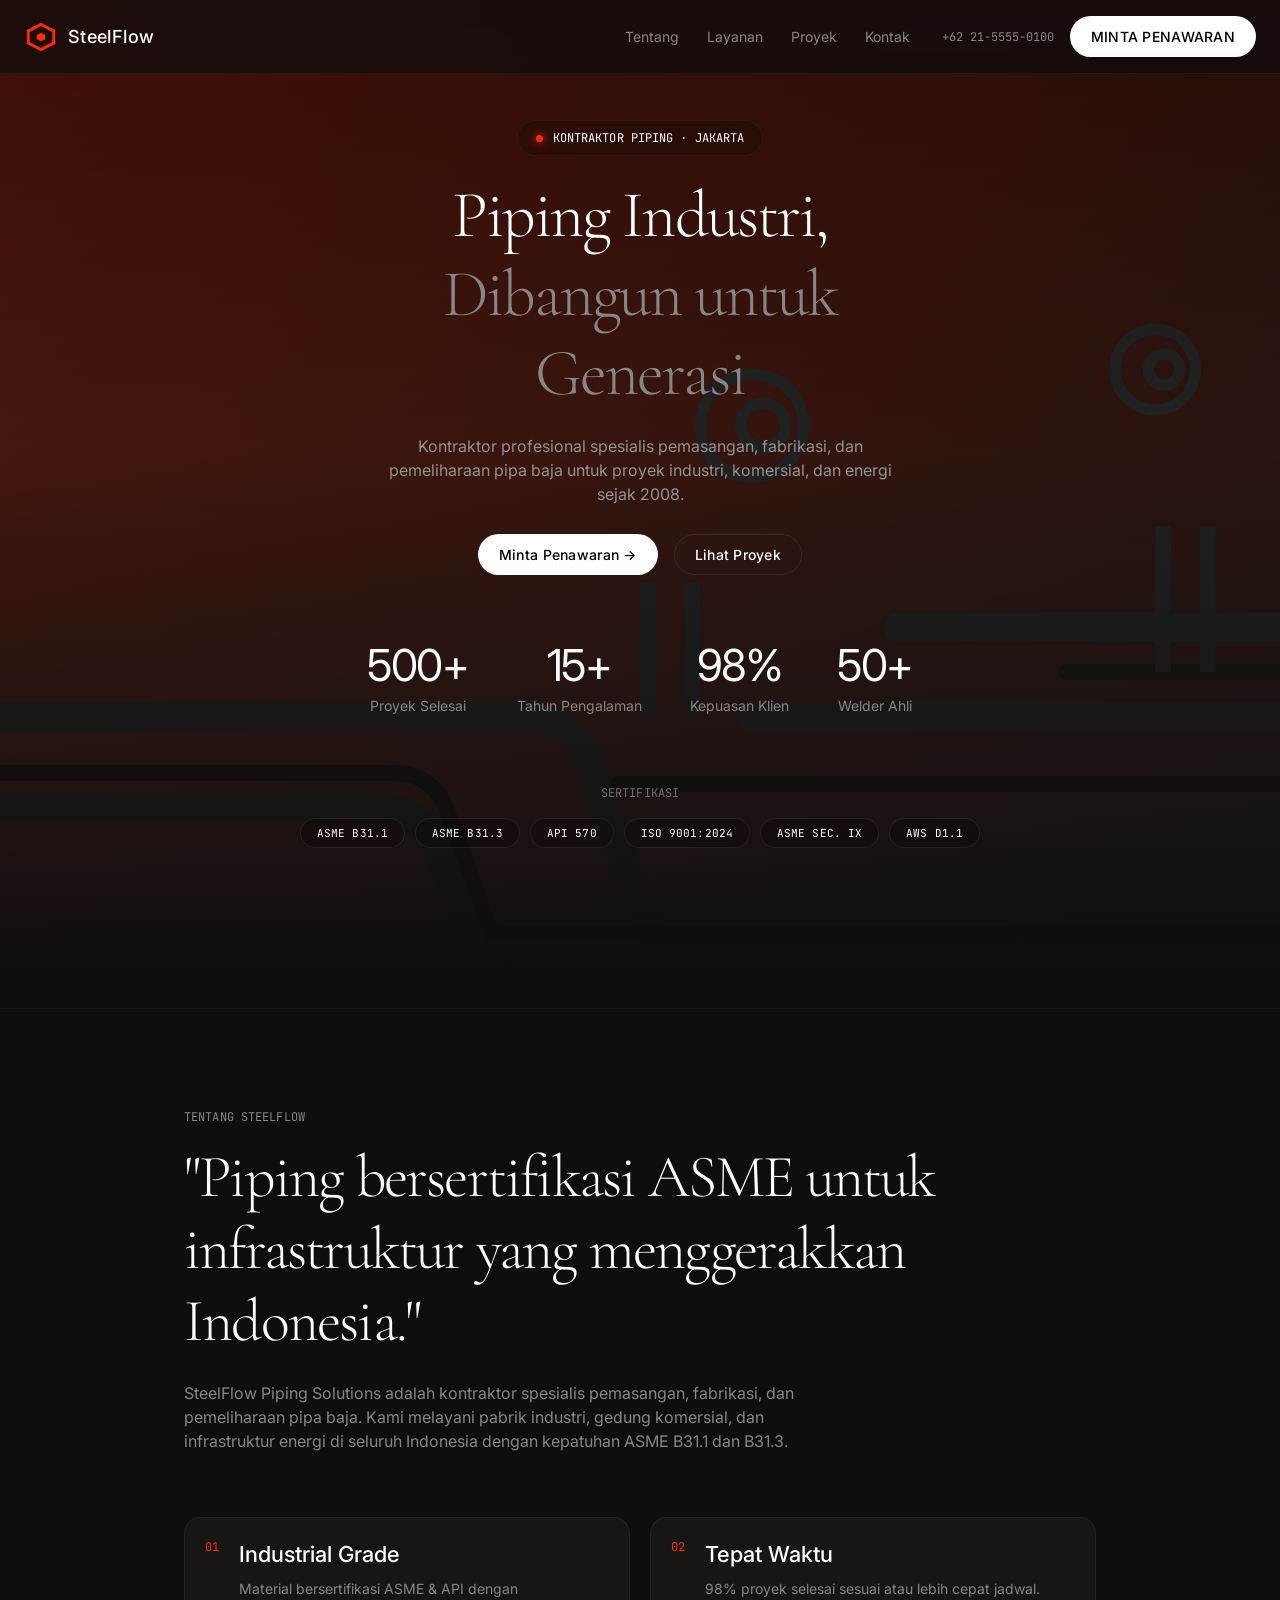
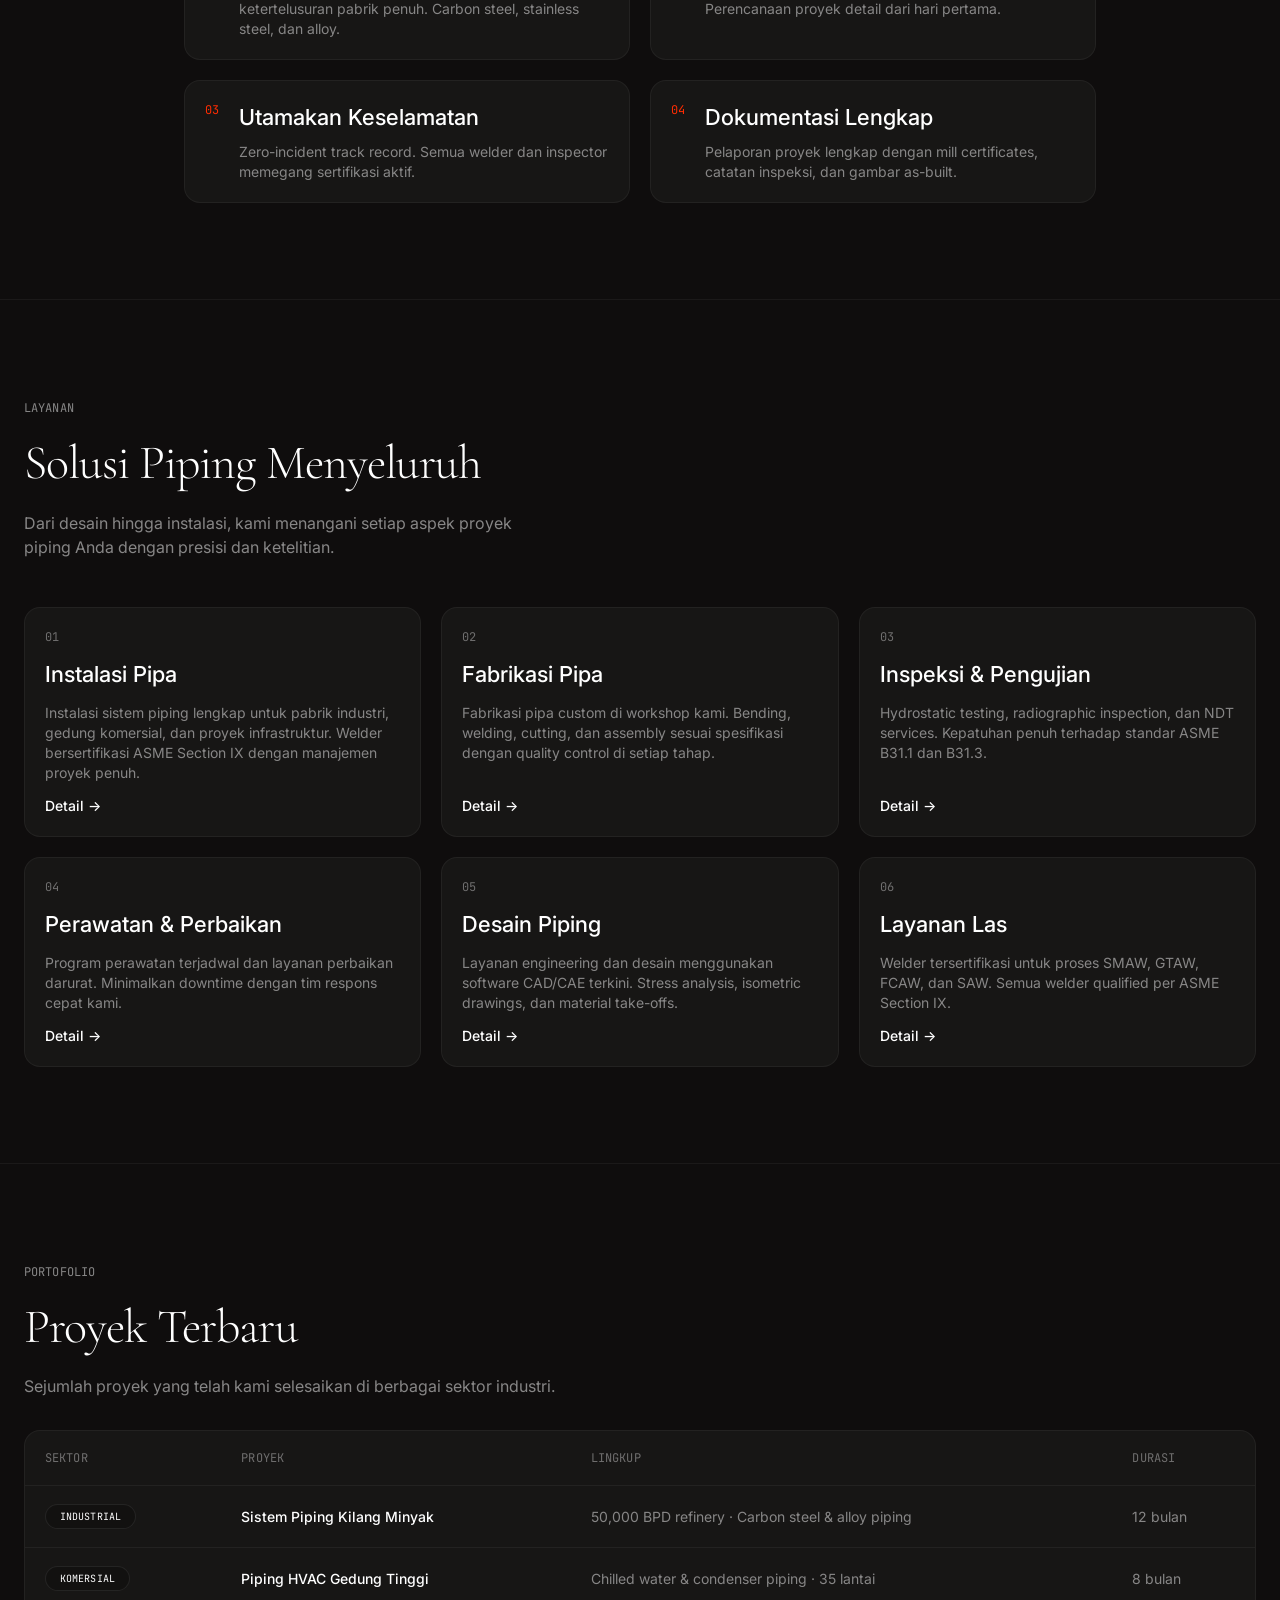
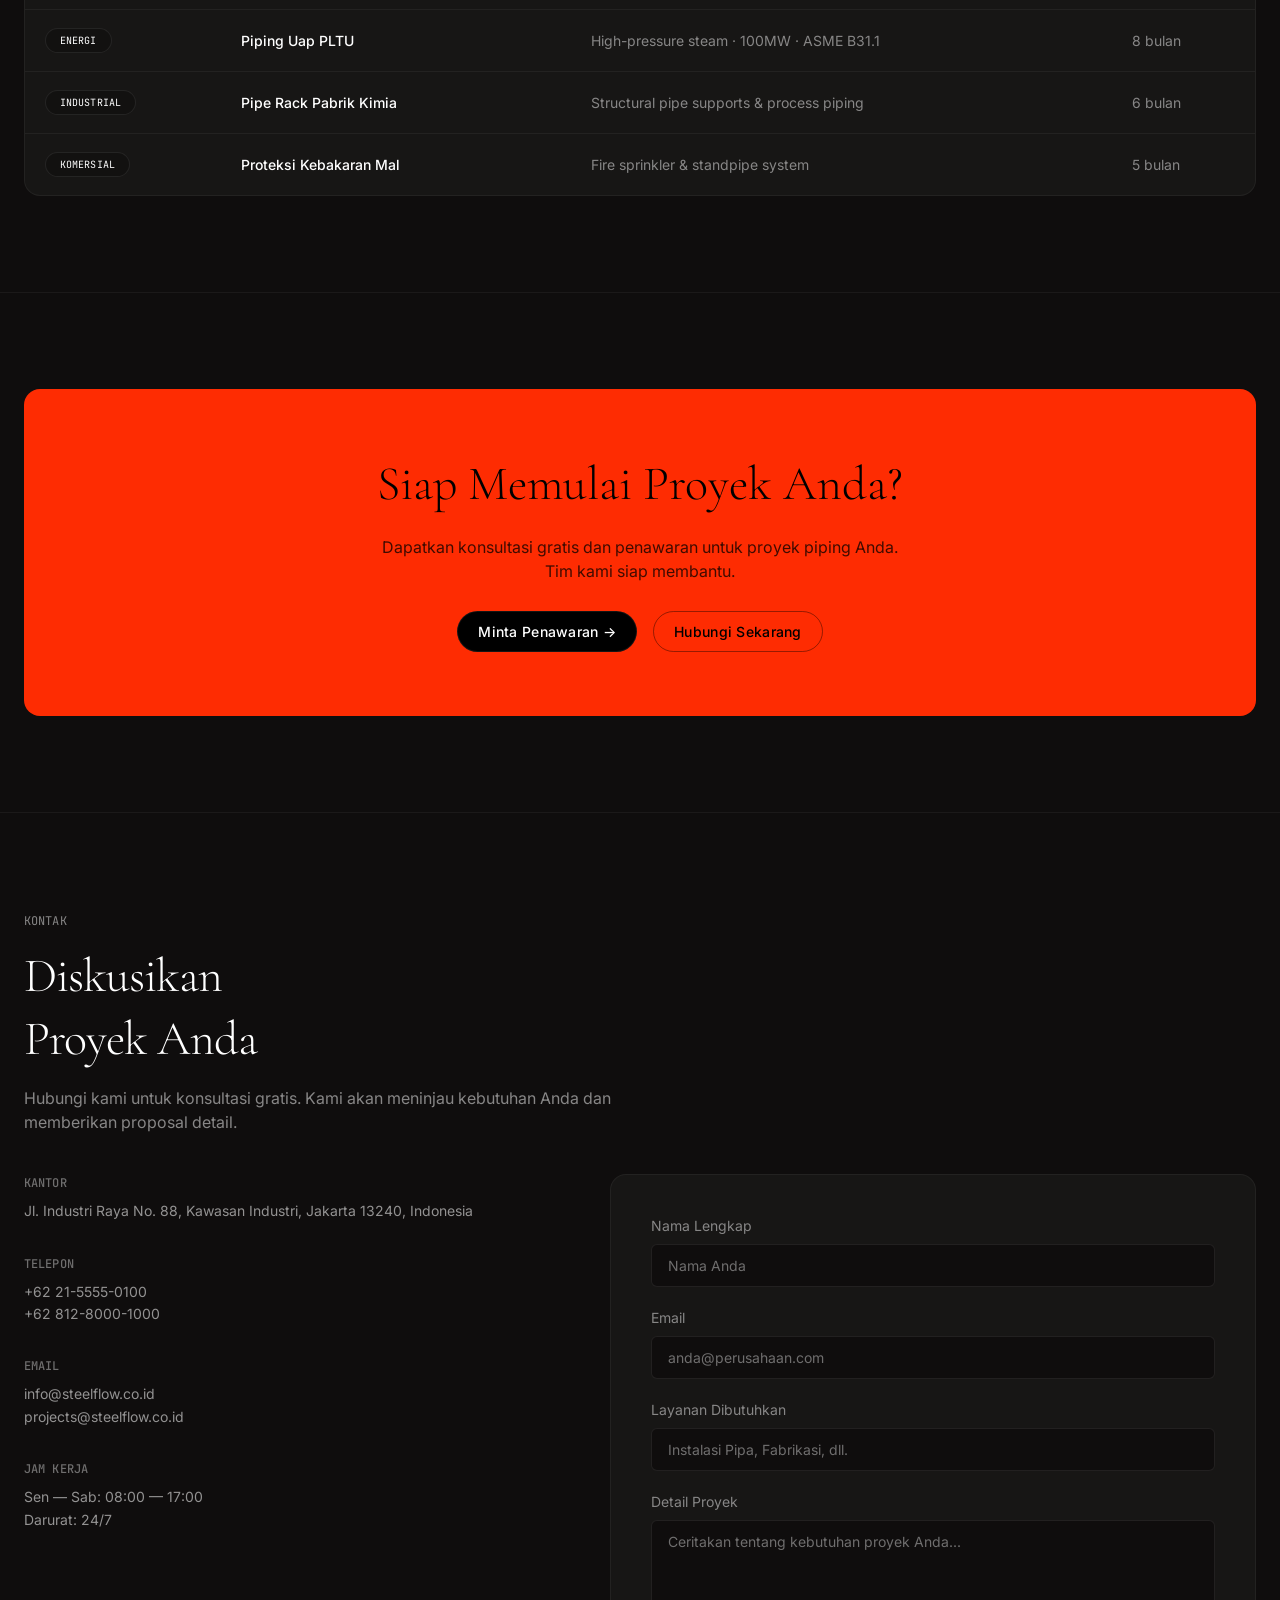
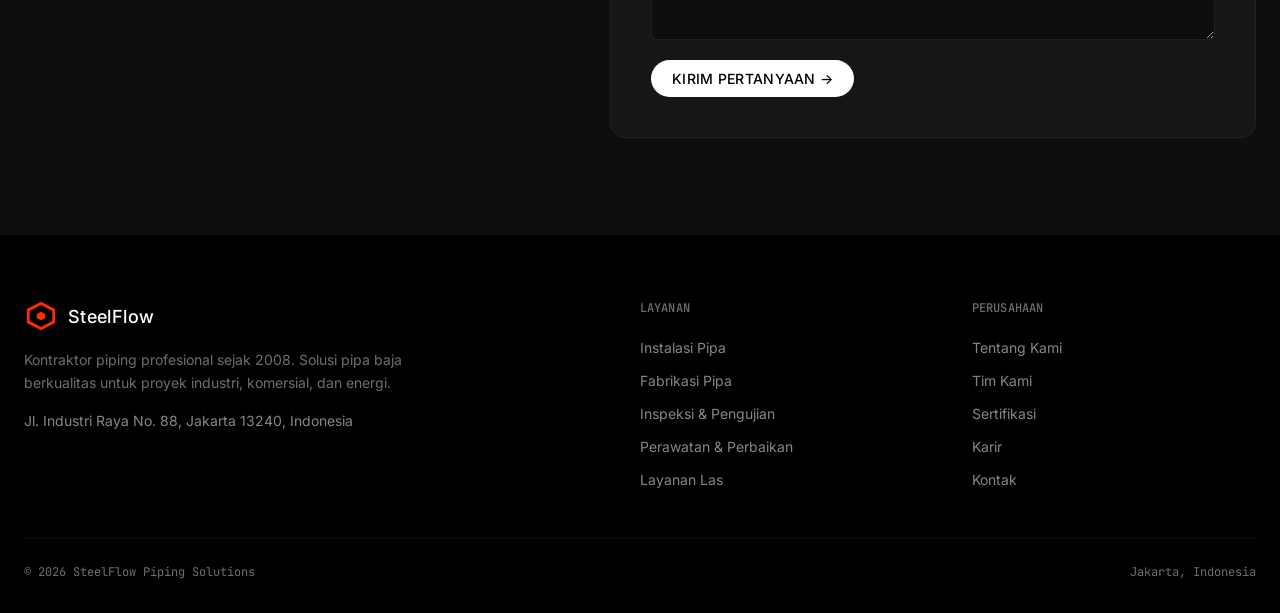
==== commit b7d919c8: "redesign: SteelFlow to Giga theme (Onyx canvas, whisper-thin display, ember-red CTA card, pill UI, m" ====
--- a/index.html
+++ b/index.html
@@ -5,7 +5,10 @@
   <meta name="viewport" content="width=device-width, initial-scale=1.0">
   <title>SteelFlow Piping Solutions — Kontraktor Piping Industri Jakarta</title>
   <meta name="description" content="SteelFlow Piping Solutions: Kontraktor profesional pemasangan, fabrikasi, dan pemeliharaan pipa baja untuk proyek industri, komersial, dan energi di Indonesia.">
-  <link rel="icon" type="image/svg+xml" href="data:image/svg+xml,<svg viewBox='0 0 24 24' xmlns='http://www.w3.org/2000/svg'><rect width='24' height='24' fill='%2315110d'/><path d='M12 3l9 5v8l-9 5-9-5V8z' fill='none' stroke='%23ff5a1f' stroke-width='2'/><circle cx='12' cy='12' r='3' fill='%23ff5a1f'/></svg>">
+  <link rel="icon" type="image/svg+xml" href="data:image/svg+xml,<svg viewBox='0 0 24 24' xmlns='http://www.w3.org/2000/svg'><rect width='24' height='24' fill='%230f0d0d'/><path d='M12 3l9 5v8l-9 5-9-5V8z' fill='none' stroke='%23fe2c02' stroke-width='2'/><circle cx='12' cy='12' r='3' fill='%23fe2c02'/></svg>">
+  <link rel="preconnect" href="https://fonts.googleapis.com">
+  <link rel="preconnect" href="https://fonts.gstatic.com" crossorigin>
+  <link href="https://fonts.googleapis.com/css2?family=Cormorant+Garamond:wght@300;400&family=Inter:wght@300;400;500&family=JetBrains+Mono:wght@400;500&display=swap" rel="stylesheet">
   <link rel="stylesheet" href="css/style.css">
 </head>
 <body>
@@ -29,7 +32,7 @@
         </div>
         <div class="nav-cta">
           <span class="nav-phone">+62 21-5555-0100</span>
-          <a href="#contact" class="btn btn-primary btn-nav-cta">MINTA PENAWARAN</a>
+          <a href="#contact" class="btn btn-light btn-nav-cta">MINTA PENAWARAN</a>
         </div>
       </div>
       <button class="hamburger" aria-label="Buka menu navigasi" onclick="this.classList.toggle('active')">
@@ -40,75 +43,101 @@
 
   <!-- HERO -->
   <section class="hero">
+    <div class="hero-bg" aria-hidden="true">
+      <svg class="hero-silhouette" viewBox="0 0 1440 900" preserveAspectRatio="xMidYMax slice">
+        <defs>
+          <linearGradient id="sky" x1="0" y1="0" x2="0" y2="1">
+            <stop offset="0%" stop-color="#0f0d0d"/>
+            <stop offset="55%" stop-color="#171615"/>
+            <stop offset="100%" stop-color="#262828"/>
+          </linearGradient>
+          <linearGradient id="ember" x1="0" y1="0" x2="1" y2="1">
+            <stop offset="0%" stop-color="#fe2c02" stop-opacity="0.35"/>
+            <stop offset="100%" stop-color="#fe2c02" stop-opacity="0"/>
+          </linearGradient>
+        </defs>
+        <rect width="1440" height="900" fill="url(#sky)"/>
+        <rect x="0" y="0" width="1440" height="900" fill="url(#ember)"/>
+        <g stroke="#262828" stroke-width="26" fill="none" stroke-linecap="round">
+          <path d="M-50 640 H 620 q40 0 55 45 l60 165 H 1490"/>
+          <path d="M-50 720 H 480 q45 0 60 40 l50 130 H 1490"/>
+          <path d="M820 640 H 1490"/>
+          <path d="M950 560 H 1490"/>
+        </g>
+        <g stroke="#171615" stroke-width="14" fill="none" stroke-linecap="round">
+          <path d="M-50 690 H 500 q35 0 48 34 l40 110 H 1490"/>
+          <path d="M700 700 H 1490"/>
+          <path d="M1100 600 H 1490"/>
+        </g>
+        <g fill="#262828">
+          <rect x="720" y="520" width="14" height="120"/>
+          <rect x="760" y="520" width="14" height="120"/>
+          <rect x="1180" y="470" width="14" height="130"/>
+          <rect x="1220" y="470" width="14" height="130"/>
+        </g>
+        <g stroke="#262828" stroke-width="10" fill="none">
+          <circle cx="820" cy="380" r="46"/>
+          <circle cx="830" cy="380" r="20"/>
+          <circle cx="1180" cy="330" r="36"/>
+          <circle cx="1188" cy="330" r="14"/>
+        </g>
+      </svg>
+      <div class="hero-vignette"></div>
+    </div>
     <div class="container hero-content">
-      <div class="hero-split">
-        <div class="hero-text-col">
-          <div class="hero-eyebrow">Berdiri Sejak 2008 · Jakarta, Indonesia</div>
-          <h1>Piping Industri<br><span class="hero-accent">Dibangun untuk Generasi</span></h1>
-          <p class="hero-description">Kontraktor profesional spesialis pemasangan, fabrikasi, dan pemeliharaan pipa baja untuk proyek industri, komersial, dan energi.</p>
-          <div class="hero-buttons">
-            <a href="#contact" class="btn btn-primary">Minta Penawaran →</a>
-            <a href="#projects" class="btn btn-outline">Lihat Proyek</a>
-          </div>
-          <div class="hero-stats">
-            <div class="hero-stat">
-              <div class="hero-stat-number">500+</div>
-              <div class="hero-stat-label">Proyek Selesai</div>
-            </div>
-            <div class="hero-stat">
-              <div class="hero-stat-number">15+</div>
-              <div class="hero-stat-label">Tahun Pengalaman</div>
-            </div>
-            <div class="hero-stat">
-              <div class="hero-stat-number">98%</div>
-              <div class="hero-stat-label">Kepuasan Klien</div>
-            </div>
-            <div class="hero-stat">
-              <div class="hero-stat-number">50+</div>
-              <div class="hero-stat-label">Welder Ahli</div>
-            </div>
-          </div>
-        </div>
-        <div class="hero-panel-col">
-          <div class="hero-panel">
-            <div class="hero-panel-label">Sertifikasi</div>
-            <div class="hero-panel-badges">
-              <span class="hero-badge-item">ASME B31.1</span>
-              <span class="hero-badge-item">ASME B31.3</span>
-              <span class="hero-badge-item">API 570</span>
-              <span class="hero-badge-item">ISO 9001:2024</span>
-              <span class="hero-badge-item">ASME Sec. IX</span>
-              <span class="hero-badge-item">AWS D1.1</span>
-            </div>
-            <div class="hero-panel-divider"></div>
-            <div class="hero-panel-metric">
-              <span class="hero-panel-metric-num">24/7</span>
-              <span class="hero-panel-metric-label">Tanggap Darurat</span>
-            </div>
-            <div class="hero-panel-metric">
-            <span class="hero-panel-metric-num">12 thn</span>
-              <span class="hero-panel-metric-label">Rata-rata Pengalaman Welder</span>
-            </div>
-          </div>
+      <div class="hero-badge glass-badge"><span class="dot"></span>KONTRAKTOR PIPING · JAKARTA</div>
+      <h1 class="hero-title">Piping Industri,<br><span class="hero-accent">Dibangun untuk Generasi</span></h1>
+      <p class="hero-description">Kontraktor profesional spesialis pemasangan, fabrikasi, dan pemeliharaan pipa baja untuk proyek industri, komersial, dan energi sejak 2008.</p>
+      <div class="hero-buttons">
+        <a href="#contact" class="btn btn-light">Minta Penawaran →</a>
+        <a href="#projects" class="btn btn-ghost">Lihat Proyek</a>
+      </div>
+      <div class="hero-stats">
+        <div class="hero-stat">
+          <div class="hero-stat-number">500+</div>
+          <div class="hero-stat-label">Proyek Selesai</div>
+        </div>
+        <div class="hero-stat">
+          <div class="hero-stat-number">15+</div>
+          <div class="hero-stat-label">Tahun Pengalaman</div>
+        </div>
+        <div class="hero-stat">
+          <div class="hero-stat-number">98%</div>
+          <div class="hero-stat-label">Kepuasan Klien</div>
+        </div>
+        <div class="hero-stat">
+          <div class="hero-stat-number">50+</div>
+          <div class="hero-stat-label">Welder Ahli</div>
+        </div>
+      </div>
+      <div class="hero-cert">
+        <div class="hero-cert-label">Sertifikasi</div>
+        <div class="hero-cert-badges">
+          <span class="badge">ASME B31.1</span>
+          <span class="badge">ASME B31.3</span>
+          <span class="badge">API 570</span>
+          <span class="badge">ISO 9001:2024</span>
+          <span class="badge">ASME Sec. IX</span>
+          <span class="badge">AWS D1.1</span>
         </div>
       </div>
     </div>
   </section>
 
   <!-- TENTANG + KEUNGGULAN -->
-  <section class="about-merged" id="about">
-    <div class="container">
+  <section class="about" id="about">
+    <div class="container">
+      <div class="section-eyebrow">TENTANG STEELFLOW</div>
       <div class="about-intro">
-        <div class="subhead">Tentang SteelFlow</div>
-        <div class="manifesto-pull">"Piping bersertifikasi ASME untuk infrastruktur yang menggerakkan Indonesia."</div>
-        <p class="body-text manifesto-intro">SteelFlow Piping Solutions adalah kontraktor spesialis pemasangan, fabrikasi, dan pemeliharaan pipa baja. Kami melayani pabrik industri, gedung komersial, dan infrastruktur energi di seluruh Indonesia dengan kepatuhan ASME B31.1 dan B31.3.</p>
+        <h2 class="display-title">"Piping bersertifikasi ASME untuk infrastruktur yang menggerakkan Indonesia."</h2>
+        <p class="body-text">SteelFlow Piping Solutions adalah kontraktor spesialis pemasangan, fabrikasi, dan pemeliharaan pipa baja. Kami melayani pabrik industri, gedung komersial, dan infrastruktur energi di seluruh Indonesia dengan kepatuhan ASME B31.1 dan B31.3.</p>
       </div>
       <div class="pillar-grid">
         <div class="pillar">
           <div class="pillar-num">01</div>
           <div>
             <h4>Industrial Grade</h4>
-            <p>Material bersertifikasi ASME & API dengan ketertelusuran pabrik penuh. Pipa carbon steel, stainless steel, dan alloy.</p>
+            <p>Material bersertifikasi ASME &amp; API dengan ketertelusuran pabrik penuh. Carbon steel, stainless steel, dan alloy.</p>
           </div>
         </div>
         <div class="pillar">
@@ -136,11 +165,11 @@
     </div>
   </section>
 
-  <!-- LAYANAN / INDEX -->
+  <!-- LAYANAN -->
   <section class="services" id="services">
     <div class="container">
+      <div class="section-eyebrow">LAYANAN</div>
       <div class="services-header">
-        <div class="subhead">Layanan</div>
         <h2 class="section-title">Solusi Piping Menyeluruh</h2>
         <p class="body-text">Dari desain hingga instalasi, kami menangani setiap aspek proyek piping Anda dengan presisi dan ketelitian.</p>
       </div>
@@ -148,7 +177,7 @@
         <div class="service-card">
           <div class="service-num">01</div>
           <h3>Instalasi Pipa</h3>
-          <p>Instalasi sistem piping lengkap untuk pabrik industri, gedung komersial, dan proyek infrastruktur. Carbon steel, stainless steel, alloy piping. Welder bersertifikasi ASME Section IX. Manajemen proyek penuh dari survey lokasi hingga komisioning.</p>
+          <p>Instalasi sistem piping lengkap untuk pabrik industri, gedung komersial, dan proyek infrastruktur. Welder bersertifikasi ASME Section IX dengan manajemen proyek penuh.</p>
           <a href="#contact" class="service-link">Detail →</a>
         </div>
         <div class="service-card">
@@ -159,13 +188,13 @@
         </div>
         <div class="service-card">
           <div class="service-num">03</div>
-          <h3>Inspeksi & Pengujian</h3>
+          <h3>Inspeksi &amp; Pengujian</h3>
           <p>Hydrostatic testing, radiographic inspection, dan NDT services. Kepatuhan penuh terhadap standar ASME B31.1 dan B31.3.</p>
           <a href="#contact" class="service-link">Detail →</a>
         </div>
         <div class="service-card">
           <div class="service-num">04</div>
-          <h3>Perawatan & Perbaikan</h3>
+          <h3>Perawatan &amp; Perbaikan</h3>
           <p>Program perawatan terjadwal dan layanan perbaikan darurat. Minimalkan downtime dengan tim respons cepat kami.</p>
           <a href="#contact" class="service-link">Detail →</a>
         </div>
@@ -185,10 +214,10 @@
     </div>
   </section>
 
-  <!-- PROYEK / TABLE -->
+  <!-- PROYEK -->
   <section class="projects" id="projects">
     <div class="container">
-      <div class="subhead">Portofolio</div>
+      <div class="section-eyebrow">PORTOFOLIO</div>
       <h2 class="section-title">Proyek Terbaru</h2>
       <p class="body-text">Sejumlah proyek yang telah kami selesaikan di berbagai sektor industri.</p>
       <div class="project-table-wrapper">
@@ -203,33 +232,33 @@
         </thead>
         <tbody>
           <tr>
-            <td><span class="project-cat">Industrial</span></td>
+            <td><span class="badge project-cat">Industrial</span></td>
             <td class="project-name">Sistem Piping Kilang Minyak</td>
-            <td>50,000 BPD refinery · Carbon steel & alloy piping</td>
+            <td>50,000 BPD refinery · Carbon steel &amp; alloy piping</td>
             <td>12 bulan</td>
           </tr>
           <tr>
-            <td><span class="project-cat">Komersial</span></td>
+            <td><span class="badge project-cat">Komersial</span></td>
             <td class="project-name">Piping HVAC Gedung Tinggi</td>
-            <td>Chilled water & condenser piping · 35 lantai</td>
+            <td>Chilled water &amp; condenser piping · 35 lantai</td>
             <td>8 bulan</td>
           </tr>
           <tr>
-            <td><span class="project-cat">Energi</span></td>
+            <td><span class="badge project-cat">Energi</span></td>
             <td class="project-name">Piping Uap PLTU</td>
             <td>High-pressure steam · 100MW · ASME B31.1</td>
             <td>8 bulan</td>
           </tr>
           <tr>
-            <td><span class="project-cat">Industrial</span></td>
+            <td><span class="badge project-cat">Industrial</span></td>
             <td class="project-name">Pipe Rack Pabrik Kimia</td>
-            <td>Structural pipe supports & process piping</td>
+            <td>Structural pipe supports &amp; process piping</td>
             <td>6 bulan</td>
           </tr>
           <tr>
-            <td><span class="project-cat">Komersial</span></td>
+            <td><span class="badge project-cat">Komersial</span></td>
             <td class="project-name">Proteksi Kebakaran Mal</td>
-            <td>Fire sprinkler & standpipe system</td>
+            <td>Fire sprinkler &amp; standpipe system</td>
             <td>5 bulan</td>
           </tr>
         </tbody>
@@ -241,11 +270,13 @@
   <!-- CTA -->
   <section class="cta">
     <div class="container">
-      <h2>Siap Memulai Proyek Anda?</h2>
-      <p>Dapatkan konsultasi gratis dan penawaran untuk proyek piping Anda. Tim kami siap membantu.</p>
-      <div class="cta-buttons">
-        <a href="#contact" class="btn btn-dark">Minta Penawaran →</a>
-        <a href="tel:+622155550100" class="btn btn-outline-dark">Hubungi Sekarang</a>
+      <div class="cta-card">
+        <h2>Siap Memulai Proyek Anda?</h2>
+        <p>Dapatkan konsultasi gratis dan penawaran untuk proyek piping Anda. Tim kami siap membantu.</p>
+        <div class="cta-buttons">
+          <a href="#contact" class="btn btn-dark">Minta Penawaran →</a>
+          <a href="tel:+622155550100" class="btn btn-outline-dark">Hubungi Sekarang</a>
+        </div>
       </div>
     </div>
   </section>
@@ -253,7 +284,7 @@
   <!-- KONTAK -->
   <section class="contact" id="contact">
     <div class="container">
-      <div class="subhead">Kontak</div>
+      <div class="section-eyebrow">KONTAK</div>
       <h2 class="section-title">Diskusikan<br>Proyek Anda</h2>
       <p class="body-text">Hubungi kami untuk konsultasi gratis. Kami akan meninjau kebutuhan Anda dan memberikan proposal detail.</p>
       <div class="contact-grid">
@@ -301,7 +332,7 @@
             <textarea id="message" name="message" placeholder="Ceritakan tentang kebutuhan proyek Anda..."></textarea>
           </div>
           <div class="form-submit">
-            <button type="submit" class="btn btn-primary" id="formSubmitBtn">KIRIM PERTANYAAN →</button>
+            <button type="submit" class="btn btn-light" id="formSubmitBtn">KIRIM PERTANYAAN →</button>
             <div class="form-feedback" id="formFeedback"></div>
           </div>
         </form>
@@ -325,19 +356,19 @@
         </div>
         <div class="footer-col">
           <h4>Layanan</h4>
-          <a href="#">Instalasi Pipa</a>
-          <a href="#">Fabrikasi Pipa</a>
-          <a href="#">Inspeksi & Pengujian</a>
-          <a href="#">Perawatan & Perbaikan</a>
-          <a href="#">Layanan Las</a>
+          <a href="#services">Instalasi Pipa</a>
+          <a href="#services">Fabrikasi Pipa</a>
+          <a href="#services">Inspeksi &amp; Pengujian</a>
+          <a href="#services">Perawatan &amp; Perbaikan</a>
+          <a href="#services">Layanan Las</a>
         </div>
         <div class="footer-col">
           <h4>Perusahaan</h4>
-          <a href="#">Tentang Kami</a>
-          <a href="#">Tim Kami</a>
-          <a href="#">Sertifikasi</a>
-          <a href="#">Karir</a>
-          <a href="#">Kontak</a>
+          <a href="#about">Tentang Kami</a>
+          <a href="#about">Tim Kami</a>
+          <a href="#about">Sertifikasi</a>
+          <a href="#contact">Karir</a>
+          <a href="#contact">Kontak</a>
         </div>
       </div>
       <div class="footer-bottom">
@@ -350,11 +381,4 @@
   <script src="js/main.js"></script>
 
 </body>
-</html>
-</html>
-
-
-</body>
-</html>
-</html>
-
+</html>
--- a/css/style.css
+++ b/css/style.css
@@ -1,612 +1,454 @@
-/* ============================================================ */
-/* SteelFlow Piping Solutions — Redesign                          */
-/* Direction: Molten Forge                                        */
-/* Dark warm industrial. Forged-charcoal canvas, molten-ember     */
-/* accent, blueprint grid, squared edges, technical mono labels.  */
-/* Register: Brand — Decide surface                               */
-/* ============================================================ */
-
-@import url('https://fonts.googleapis.com/css2?family=Sora:wght@400;600;700;800&display=swap');
-@import url('https://fonts.googleapis.com/css2?family=Inter:wght@400;500;600;700&display=swap');
-@import url('https://fonts.googleapis.com/css2?family=IBM+Plex+Mono:wght@500;600&display=swap');
-
-/* ========== SKIP LINK ========== */
+/* ============================================================
+   SteelFlow Piping Solutions — Giga Theme Redesign
+   Tokens per DESIGN.md (Onyx canvas, Ember accent, whisper-thin
+   display, 9999px pills, mono eyebrows)
+   ============================================================ */
+
+:root {
+  /* Colors */
+  --color-obsidian: #000000;
+  --color-onyx: #0f0d0d;
+  --color-charcoal: #171615;
+  --color-graphite: #262828;
+  --color-void: #050404;
+  --color-paper: #ffffff;
+  --color-ash: #878686;
+  --color-smoke: #6f6e6e;
+  --color-fog: #939292;
+  --color-ember-red: #fe2c02;
+
+  /* Typography */
+  --font-sans: 'Inter', ui-sans-serif, system-ui, -apple-system, "Segoe UI", Roboto, sans-serif;
+  --font-display: 'Cormorant Garamond', Georgia, serif;   /* emilioDisplay substitute */
+  --font-mono: 'JetBrains Mono', ui-monospace, SFMono-Regular, Menlo, monospace;
+
+  /* Scale */
+  --text-caption: 12px;   --leading-caption: 2;
+  --text-body-sm: 14px;   --leading-body-sm: 1.43;
+  --text-body: 16px;      --leading-body: 1.5;
+  --text-subheading: 22px; --leading-subheading: 1.5;
+  --text-heading-sm: 30px; --leading-heading-sm: 1.33;
+  --text-heading: 48px;   --leading-heading: 1.3;  --tracking-heading: -0.96px;
+  --text-heading-lg: 60px; --leading-heading-lg: 1.2; --tracking-heading-lg: -1.8px;
+  --text-display: 66px;   --leading-display: 1.2;  --tracking-display: -1.98px;
+
+  --font-weight-light: 300;
+  --font-weight-regular: 400;
+  --font-weight-medium: 500;
+
+  /* Spacing (4px base) */
+  --spacing-4: 4px;  --spacing-8: 8px;   --spacing-12: 12px; --spacing-16: 16px;
+  --spacing-20: 20px; --spacing-24: 24px; --spacing-32: 32px; --spacing-40: 40px;
+  --spacing-44: 44px; --spacing-48: 48px; --spacing-60: 60px; --spacing-64: 64px;
+  --spacing-96: 96px; --spacing-112: 112px;
+
+  /* Layout */
+  --page-max-width: 1280px;
+  --card-padding: 20px;
+  --element-gap: 20px;
+
+  /* Radius */
+  --radius-md: 6px;
+  --radius-xl: 12px;
+  --radius-2xl: 16px;
+  --radius-full: 9999px;
+
+  /* Shadows */
+  --shadow-xl: rgba(0, 0, 0, 0.7) 0px 12px 32px -16px;
+
+  /* Surfaces */
+  --surface-obsidian: #000000;
+  --surface-onyx: #0f0d0d;
+  --surface-charcoal: #171615;
+  --surface-graphite: #262828;
+  --surface-glass-overlay: #00000033;
+
+  /* Hairlines */
+  --hairline: rgba(255, 255, 255, 0.08);
+  --hairline-soft: rgba(255, 255, 255, 0.05);
+}
+
+/* ============ RESET / BASE ============ */
+*, *::before, *::after { box-sizing: border-box; margin: 0; padding: 0; }
+html { scroll-behavior: smooth; }
+body {
+  background: var(--color-onyx);
+  color: var(--color-paper);
+  font-family: var(--font-sans);
+  font-size: var(--text-body);
+  line-height: var(--leading-body);
+  font-weight: var(--font-weight-regular);
+  -webkit-font-smoothing: antialiased;
+  overflow-x: hidden;
+}
+img { max-width: 100%; display: block; }
+a { color: inherit; text-decoration: none; }
 .skip-link {
-  position: absolute; top: -100px; left: 8px;
-  background: var(--ember); color: var(--forge);
-  padding: 8px 16px; z-index: 200;
-  font-family: 'Inter', sans-serif; font-size: 13px; font-weight: 600;
-}
-.skip-link:focus { top: 8px; }
-
-/* ========== RESET ========== */
-*, *::before, *::after { margin: 0; padding: 0; box-sizing: border-box; }
-html { scroll-behavior: smooth; scroll-padding-top: 76px; }
-body {
-  font-family: 'Inter', system-ui, sans-serif;
-  color: var(--text-body);
-  background: var(--forge);
-  line-height: 1.65;
-  -webkit-font-smoothing: antialiased;
-  font-variant-numeric: tabular-nums;
-}
-img { max-width: 100%; display: block; }
-a { text-decoration: none; color: inherit; }
-::selection { background: var(--ember); color: var(--forge); }
-
-/* ========== TOKENS ========== */
-:root {
-  /* Forged charcoal canvas */
-  --forge: #15110d;
-  --forge-2: #1d1812;
-  --plate: #2a231b;
-  --plate-2: #322a21;
-  /* Surfaces */
-  --surface: #f4efe9;
-  --surface-2: #e9e1d8;
-  /* Molten ember */
-  --ember: #ff5a1f;
-  --ember-2: #ff7a3c;
-  --ember-deep: #d6420f;
-  /* Steel ink */
-  --ink: #efe9e2;
-  --text: #efe9e2;
-  --text-body: #c8bfb4;
-  --text-muted: #8d8378;
-  --text-dark: #1a1510;
-  --text-dark-2: #4a4239;
-  /* Lines */
-  --line: rgba(255,255,255,0.07);
-  --line-strong: rgba(255,255,255,0.14);
-  --line-dark: rgba(26,21,16,0.14);
-  /* Grid */
-  --grid-line: rgba(255,255,255,0.035);
-
-  --container: 1140px;
-  --section-pad: 104px 0;
-  --mono: 'IBM Plex Mono', ui-monospace, monospace;
-  --display: 'Sora', sans-serif;
-  --sans: 'Inter', system-ui, sans-serif;
-}
-
-/* ========== UTILITY ========== */
-.container { max-width: var(--container); margin: 0 auto; padding: 0 24px; }
-.eyebrow {
-  font-family: var(--mono);
-  font-size: 11px; font-weight: 600; letter-spacing: 2.5px;
-  text-transform: uppercase; color: var(--ember);
+  position: absolute; left: -9999px; top: 0; z-index: 999;
+  background: var(--color-charcoal); color: var(--color-paper);
+  padding: 12px 20px; border-radius: var(--radius-full);
+}
+.skip-link:focus { left: 16px; top: 16px; }
+
+.container { max-width: var(--page-max-width); margin: 0 auto; padding: 0 var(--spacing-24); }
+
+/* ============ TYPOGRAPHY VOICE ============ */
+.display-title {
+  font-family: var(--font-display);
+  font-weight: var(--font-weight-light);
+  font-size: var(--text-heading-lg);
+  line-height: var(--leading-heading-lg);
+  letter-spacing: var(--tracking-heading-lg);
+  color: var(--color-paper);
+}
+.section-title {
+  font-family: var(--font-display);
+  font-weight: var(--font-weight-light);
+  font-size: var(--text-heading);
+  line-height: var(--leading-heading);
+  letter-spacing: var(--tracking-heading);
+  color: var(--color-paper);
+  margin-bottom: var(--spacing-16);
+}
+.section-eyebrow {
+  font-family: var(--font-mono);
+  font-size: var(--text-caption);
+  font-weight: var(--font-weight-regular);
+  text-transform: uppercase;
+  letter-spacing: 0.009em;
+  line-height: var(--leading-caption);
+  color: var(--color-ash);
+  margin-bottom: var(--spacing-12);
+}
+.body-text {
+  font-size: var(--text-body);
+  line-height: var(--leading-body);
+  color: var(--color-ash);
+  max-width: 66ch;
+}
+h3, h4 { font-family: var(--font-sans); font-weight: var(--font-weight-medium); color: var(--color-paper); }
+
+/* ============ BUTTONS (all pills) ============ */
+.btn {
+  display: inline-flex; align-items: center; justify-content: center;
+  border-radius: var(--radius-full);
+  padding: 9px 20px;
+  font-family: var(--font-sans);
+  font-size: var(--text-body-sm);
+  font-weight: var(--font-weight-medium);
+  letter-spacing: 0.02em;
+  cursor: pointer;
+  border: 1px solid transparent;
+  transition: opacity .18s ease, transform .18s ease, background .18s ease;
+  white-space: nowrap;
+}
+.btn:hover { opacity: .85; transform: translateY(-1px); }
+.btn-light { background: var(--color-paper); color: #000; }
+.btn-dark { background: var(--color-charcoal); color: var(--color-paper); border-color: var(--hairline); }
+.btn-ghost { background: transparent; color: var(--color-paper); border-color: var(--hairline); }
+.btn-outline-dark { background: transparent; color: var(--color-paper); border-color: var(--hairline); }
+
+/* ============ BADGES / PILLS ============ */
+.badge {
+  display: inline-block;
+  border-radius: var(--radius-full);
+  padding: 6px 16px;
+  font-family: var(--font-mono);
+  font-size: 11px;
+  text-transform: uppercase;
+  letter-spacing: 0.009em;
+  background: var(--surface-glass-overlay);
+  border: 1px solid var(--hairline);
+  color: var(--color-paper);
+}
+.glass-badge {
   display: inline-flex; align-items: center; gap: 10px;
-}
-.eyebrow::before {
-  content: ""; width: 22px; height: 1px; background: var(--ember);
-}
-
-/* ========== TYPE SYSTEM ========== */
-.subhead {
-  font-family: var(--mono);
-  font-size: 11px; font-weight: 600; letter-spacing: 2.5px;
-  text-transform: uppercase; color: var(--ember); margin-bottom: 18px;
-  display: inline-flex; align-items: center; gap: 10px;
-}
-.subhead::before { content: ""; width: 22px; height: 1px; background: var(--ember); }
-
-.section-title {
-  font-family: var(--display);
-  font-size: clamp(30px, 4vw, 44px);
-  font-weight: 700; line-height: 1.08; letter-spacing: -0.01em;
-  margin-bottom: 14px; color: var(--text);
-}
-
-.body-text {
-  font-family: var(--sans);
-  font-size: 16px; color: var(--text-body);
-  max-width: 64ch; line-height: 1.7;
-}
-
-/* ========== BUTTONS ========== */
-.btn {
-  display: inline-flex; align-items: center; gap: 8px;
-  font-family: var(--sans); font-weight: 600;
-  font-size: 14px; letter-spacing: 0.4px;
-  transition: transform .12s ease, background .15s ease, border-color .15s ease, color .15s ease;
-  cursor: pointer; border-radius: 0;
-}
-.btn:active { transform: scale(0.97); }
-
-.btn-primary {
-  background: var(--ember); color: var(--forge);
-  padding: 15px 34px; border: none;
-  box-shadow: 0 0 0 0 rgba(255,90,31,0.5);
-}
-.btn-primary:hover { background: var(--ember-2); }
-.btn-primary:focus-visible { outline: 2px solid var(--ember); outline-offset: 3px; }
-
-.btn-outline {
-  background: transparent; color: var(--text);
-  padding: 15px 34px; border: 1px solid var(--line-strong);
-}
-.btn-outline:hover { border-color: var(--ember); color: var(--ember); }
-.btn-outline:focus-visible { outline: 2px solid var(--ember); outline-offset: 3px; }
-
-.btn-ghost {
-  background: transparent; color: var(--ember);
-  padding: 13px 26px; border: 1px solid var(--line-strong);
-  font-size: 13px; letter-spacing: 0.5px;
-}
-.btn-ghost:hover { border-color: var(--ember); background: rgba(255,90,31,0.08); }
-.btn-ghost:focus-visible { outline: 2px solid var(--ember); outline-offset: 3px; }
-
-/* ========== NAV ========== */
-nav {
-  position: fixed; top: 0; width: 100%; z-index: 100;
-  background: rgba(21,17,13,0.82);
-  backdrop-filter: blur(10px);
-  border-bottom: 1px solid var(--line);
-  transition: background .3s, border-color .3s;
-}
-nav.scrolled { background: rgba(21,17,13,0.96); border-bottom-color: var(--line-strong); }
+  border-radius: var(--radius-full);
+  padding: 8px 18px;
+  background: var(--surface-glass-overlay);
+  border: 1px solid var(--hairline-soft);
+  font-family: var(--font-mono);
+  font-size: var(--text-caption);
+  text-transform: uppercase;
+  letter-spacing: 0.009em;
+  color: var(--color-paper);
+  backdrop-filter: blur(8px);
+}
+.glass-badge .dot { width: 7px; height: 7px; border-radius: 50%; background: var(--color-ember-red); box-shadow: 0 0 10px var(--color-ember-red); }
+
+/* ============ NAV ============ */
+#nav {
+  position: fixed; top: 0; left: 0; right: 0; z-index: 100;
+  background: rgba(15, 13, 13, 0.7);
+  backdrop-filter: blur(12px);
+  border-bottom: 1px solid var(--hairline-soft);
+}
 .nav-inner {
-  max-width: var(--container); margin: 0 auto; padding: 0 24px;
+  max-width: var(--page-max-width); margin: 0 auto;
   display: flex; align-items: center; justify-content: space-between;
-  height: 68px;
-}
-
-.logo {
-  display: flex; align-items: center; gap: 11px;
-  font-family: var(--display); font-weight: 700;
-  font-size: 19px; color: var(--text); letter-spacing: -0.01em;
-}
-.logo-icon {
-  width: 30px; height: 30px;
-  background: var(--ember);
-  display: flex; align-items: center; justify-content: center;
-}
-.logo-icon svg { width: 17px; height: 17px; fill: var(--forge); }
-
+  padding: 16px 24px;
+}
+.logo { display: flex; align-items: center; gap: 10px; font-weight: var(--font-weight-medium); font-size: 18px; letter-spacing: .02em; }
+.logo-icon { width: 34px; height: 34px; }
+.logo-icon svg { width: 100%; height: 100%; fill: var(--color-ember-red); }
+.nav-mobile-group { display: flex; align-items: center; gap: 32px; }
 .nav-links { display: flex; gap: 28px; }
-.nav-links a {
-  font-size: 13px; font-weight: 500; color: var(--text-muted);
-  letter-spacing: 0.3px; transition: color 0.2s;
-  position: relative; padding: 4px 0;
-}
-.nav-links a::after {
-  content: ""; position: absolute; left: 0; bottom: -2px;
-  width: 0; height: 1.5px; background: var(--ember); transition: width .2s ease;
-}
-.nav-links a:hover { color: var(--text); }
-.nav-links a:hover::after { width: 100%; }
-.nav-links a:focus-visible { outline: 2px solid var(--ember); outline-offset: 4px; }
-
-.nav-mobile-group { display: flex; align-items: center; gap: 28px; }
-
-.nav-cta { display: flex; align-items: center; gap: 18px; }
-.nav-phone { font-size: 13px; font-weight: 600; color: var(--text-body); letter-spacing: 0.3px; }
-.nav-phone:hover { color: var(--ember); }
-.btn-nav-cta { padding: 10px 22px; font-size: 12px; letter-spacing: 0.6px; }
-
+.nav-links a { font-size: var(--text-body-sm); color: var(--color-ash); transition: color .15s; }
+.nav-links a:hover { color: var(--color-paper); }
+.nav-cta { display: flex; align-items: center; gap: 16px; }
+.nav-phone { font-family: var(--font-mono); font-size: var(--text-caption); color: var(--color-ash); }
 .hamburger { display: none; background: none; border: none; cursor: pointer; padding: 6px; }
-.hamburger:focus-visible { outline: 2px solid var(--ember); outline-offset: 2px; }
-.hamburger span {
-  display: block; width: 20px; height: 2px;
-  background: var(--text); margin: 5px 0; transition: 0.25s;
-}
-.hamburger.active span:nth-child(1) { transform: rotate(45deg) translate(5px, 5px); }
+.hamburger span { display: block; width: 22px; height: 2px; background: var(--color-paper); margin: 5px 0; border-radius: 2px; transition: .2s; }
+.hamburger.active span:nth-child(1) { transform: translateY(7px) rotate(45deg); }
 .hamburger.active span:nth-child(2) { opacity: 0; }
-.hamburger.active span:nth-child(3) { transform: rotate(-45deg) translate(5px, -5px); }
-
-/* ========== HERO ========== */
+.hamburger.active span:nth-child(3) { transform: translateY(-7px) rotate(-45deg); }
+
+/* ============ HERO ============ */
 .hero {
-  min-height: 100vh; display: flex; align-items: center;
-  background: var(--forge);
-  position: relative; overflow: hidden;
-}
-.hero::before {
-  content: ""; position: absolute; inset: 0; z-index: 0;
-  background-image:
-    linear-gradient(var(--grid-line) 1px, transparent 1px),
-    linear-gradient(90deg, var(--grid-line) 1px, transparent 1px);
-  background-size: 56px 56px;
-  mask-image: radial-gradient(ellipse 80% 70% at 30% 40%, #000 30%, transparent 80%);
-  -webkit-mask-image: radial-gradient(ellipse 80% 70% at 30% 40%, #000 30%, transparent 80%);
-}
-.hero::after {
-  content: ""; position: absolute; inset: 0; z-index: 0;
-  background:
-    radial-gradient(60% 80% at 82% 18%, rgba(255,90,31,0.20), transparent 62%),
-    radial-gradient(50% 60% at 8% 92%, rgba(255,90,31,0.08), transparent 60%);
-}
-.hero-content { width: 100%; padding: 128px 0 88px; position: relative; z-index: 1; }
-
-.hero-split { display: grid; grid-template-columns: 1.35fr 0.85fr; gap: 52px; align-items: center; }
-
-.hero-eyebrow {
-  font-family: var(--mono);
-  font-size: 12px; font-weight: 600; letter-spacing: 2px;
-  text-transform: uppercase; color: var(--ember); margin-bottom: 22px;
-  display: inline-flex; align-items: center; gap: 12px;
-}
-.hero-eyebrow::after { content: ""; width: 48px; height: 1px; background: var(--line-strong); }
-
-.hero h1 {
-  font-family: var(--display);
-  font-size: clamp(42px, 6.4vw, 78px); font-weight: 800;
-  line-height: 1.02; letter-spacing: -0.02em; color: var(--text);
-  margin-bottom: 22px; max-width: 720px;
-}
-.hero h1 .hero-accent {
-  color: var(--ember);
-  -webkit-text-stroke: 0;
-}
+  position: relative;
+  min-height: 100vh;
+  display: flex; align-items: flex-end;
+  background: var(--color-obsidian);
+  overflow: hidden;
+  padding-top: 120px;
+}
+.hero-bg { position: absolute; inset: 0; }
+.hero-silhouette { width: 100%; height: 100%; display: block; }
+.hero-vignette {
+  position: absolute; inset: 0;
+  background: linear-gradient(to bottom, rgba(0,0,0,0.35) 0%, rgba(0,0,0,0.15) 45%, rgba(15,13,13,1) 98%);
+}
+.hero-content {
+  position: relative; z-index: 2;
+  width: 100%;
+  text-align: center;
+  padding-bottom: var(--spacing-64);
+  display: flex; flex-direction: column; align-items: center; gap: var(--spacing-20);
+}
+.hero-title {
+  font-family: var(--font-display);
+  font-weight: var(--font-weight-light);
+  font-size: var(--text-display);
+  line-height: var(--leading-display);
+  letter-spacing: var(--tracking-display);
+  color: var(--color-paper);
+  max-width: 15ch;
+}
+.hero-accent { color: var(--color-ash); }
 .hero-description {
-  font-size: 17px; color: var(--text-body);
-  max-width: 500px; margin-bottom: 38px; line-height: 1.7;
-}
-
-.hero-buttons { display: flex; gap: 14px; flex-wrap: wrap; }
-
+  max-width: 54ch;
+  color: var(--color-fog);
+  font-size: var(--text-body);
+  line-height: var(--leading-body);
+}
+.hero-buttons { display: flex; gap: var(--spacing-16); margin-top: var(--spacing-8); flex-wrap: wrap; justify-content: center; }
 .hero-stats {
-  display: grid; grid-template-columns: repeat(4, 1fr);
-  gap: 1px; margin-top: 60px;
-  background: var(--line); border: 1px solid var(--line);
-}
-.hero-stat { background: var(--forge); padding: 22px 18px; }
+  display: flex; gap: var(--spacing-48);
+  margin-top: var(--spacing-48);
+  flex-wrap: wrap; justify-content: center;
+}
+.hero-stat { text-align: center; }
 .hero-stat-number {
-  font-family: var(--display);
-  font-size: 30px; font-weight: 700; color: var(--ember);
-  letter-spacing: -0.02em; line-height: 1;
-}
-.hero-stat-label {
-  font-size: 11px; color: var(--text-muted); margin-top: 8px;
-  letter-spacing: 0.4px; text-transform: uppercase; font-family: var(--mono);
-}
-
-.hero-panel {
-  border: 1px solid var(--line-strong);
-  padding: 30px; background: rgba(42,35,27,0.55);
-  position: relative;
-}
-.hero-panel::before {
-  content: ""; position: absolute; top: 0; left: 0; width: 44px; height: 3px;
-  background: var(--ember);
-}
-.hero-panel-label {
-  font-family: var(--mono); font-size: 10px; font-weight: 600; letter-spacing: 2.5px;
-  text-transform: uppercase; color: var(--text-muted); margin-bottom: 18px;
-}
-.hero-panel-badges { display: grid; grid-template-columns: 1fr 1fr; gap: 8px; margin-bottom: 22px; }
-.hero-badge-item {
-  font-family: var(--mono); font-size: 11px; font-weight: 500; color: var(--text-body);
-  padding: 8px 10px; border: 1px solid var(--line-strong);
-  text-align: center; letter-spacing: 0.5px;
-}
-.hero-panel-divider { height: 1px; background: var(--line); margin-bottom: 18px; }
-.hero-panel-metric { margin-bottom: 14px; display: flex; align-items: baseline; gap: 12px; }
-.hero-panel-metric-num {
-  font-family: var(--display); font-size: 26px; font-weight: 700;
-  color: var(--ember); line-height: 1;
-}
-.hero-panel-metric-label {
-  font-family: var(--mono); font-size: 10px; color: var(--text-muted);
-  letter-spacing: 0.5px; text-transform: uppercase;
-}
-
-/* ========== ABOUT + CAPABILITIES (merged) ========== */
-.about-merged { padding: var(--section-pad); background: var(--forge); border-top: 1px solid var(--line); }
-.about-intro { max-width: 820px; margin-bottom: 56px; }
-
-.manifesto-pull {
-  font-family: var(--display);
-  font-size: clamp(26px, 3.2vw, 38px);
-  font-weight: 600; line-height: 1.22; letter-spacing: -0.01em;
-  color: var(--text);
-  border-left: 3px solid var(--ember);
-  padding-left: 30px; margin: 18px 0 28px;
-  max-width: 760px;
-}
-.manifesto-intro { margin-bottom: 0; }
-
-.pillar-grid {
-  display: grid; grid-template-columns: 1fr 1fr; gap: 1px;
-  background: var(--line); border: 1px solid var(--line);
-}
+  font-family: var(--font-sans);
+  font-weight: var(--font-weight-regular);
+  font-size: 44px; line-height: 1.0;
+  letter-spacing: -0.03em;
+  color: var(--color-paper);
+}
+.hero-stat-label { margin-top: 8px; font-size: var(--text-body-sm); color: var(--color-ash); }
+.hero-cert {
+  margin-top: var(--spacing-48);
+  display: flex; flex-direction: column; align-items: center; gap: var(--spacing-16);
+}
+.hero-cert-label {
+  font-family: var(--font-mono); font-size: var(--text-caption);
+  text-transform: uppercase; letter-spacing: 0.009em; color: var(--color-smoke);
+}
+.hero-cert-badges { display: flex; gap: 10px; flex-wrap: wrap; justify-content: center; }
+
+/* ============ SECTION BASE ============ */
+section { padding: var(--spacing-96) 0; }
+section + section { border-top: 1px solid var(--hairline-soft); }
+
+/* ============ ABOUT ============ */
+.about .container { max-width: 960px; }
+.about-intro { display: flex; flex-direction: column; gap: var(--spacing-24); margin-bottom: var(--spacing-64); }
+.pillar-grid { display: grid; grid-template-columns: repeat(2, 1fr); gap: var(--spacing-20); }
 .pillar {
-  display: grid; grid-template-columns: 44px 1fr; gap: 18px;
-  padding: 30px 28px; background: var(--forge);
-  transition: background .2s;
-}
-.pillar:hover { background: var(--forge-2); }
+  background: var(--color-charcoal);
+  border: 1px solid var(--hairline-soft);
+  border-radius: var(--radius-2xl);
+  padding: var(--card-padding);
+  display: flex; gap: var(--spacing-20);
+  transition: border-color .18s ease;
+}
+.pillar:hover { border-color: var(--hairline); }
 .pillar-num {
-  font-family: var(--mono);
-  font-size: 13px; font-weight: 600; color: var(--ember);
-  padding-top: 3px;
-}
-.pillar h4 { font-family: var(--sans); font-size: 16px; font-weight: 600; margin-bottom: 6px; color: var(--text); letter-spacing: -0.01em; }
-.pillar p { font-size: 14px; color: var(--text-body); line-height: 1.65; }
-
-/* ========== SERVICES / SPEC GRID ========== */
-.services { padding: var(--section-pad); background: var(--surface); }
-.services-header { margin-bottom: 52px; max-width: 720px; }
-.services-header .subhead { color: var(--ember-deep); }
-.services-header .subhead::before { background: var(--ember-deep); }
-.services-header .section-title { color: var(--text-dark); }
-.services-header .body-text { color: var(--text-dark-2); }
-
-.services-grid {
-  display: grid; grid-template-columns: repeat(3, 1fr);
-  border: 1px solid var(--line-dark);
-}
+  font-family: var(--font-mono); font-size: var(--text-caption);
+  color: var(--color-ember-red); letter-spacing: 0.009em;
+  flex: none;
+}
+.pillar h4 { font-size: var(--text-subheading); margin-bottom: 8px; }
+.pillar p { font-size: var(--text-body-sm); line-height: var(--leading-body-sm); color: var(--color-ash); }
+
+/* ============ SERVICES ============ */
+.services-header { margin-bottom: var(--spacing-48); }
+.services-header .body-text { max-width: 52ch; }
+.services-grid { display: grid; grid-template-columns: repeat(3, 1fr); gap: var(--spacing-20); }
 .service-card {
-  border-right: 1px solid var(--line-dark);
-  border-bottom: 1px solid var(--line-dark);
-  padding: 30px 28px 34px;
-  display: flex; flex-direction: column; gap: 14px;
-  position: relative;
-  transition: background .2s, transform .2s;
-}
-.service-card:nth-child(3n) { border-right: none; }
-.service-card::after {
-  content: ""; position: absolute; left: 0; top: 0; width: 0; height: 2px;
-  background: var(--ember); transition: width .25s ease;
-}
-.service-card:hover { background: var(--surface-2); }
-.service-card:hover::after { width: 100%; }
-.service-num {
-  font-family: var(--mono); font-size: 12px; font-weight: 600;
-  color: var(--ember-deep); letter-spacing: 1px;
-}
-.service-card h3 {
-  font-family: var(--sans); font-size: 18px; font-weight: 600;
-  color: var(--text-dark); letter-spacing: -0.01em;
-}
-.service-card p { font-size: 14px; color: var(--text-dark-2); line-height: 1.65; flex: 1; }
-.service-link {
-  font-family: var(--mono); font-size: 12px; font-weight: 600;
-  color: var(--ember-deep); letter-spacing: 0.5px;
-  display: inline-flex; align-items: center; gap: 6px;
-  transition: gap .2s ease;
-}
-.service-card:hover .service-link { gap: 12px; }
-
-/* ========== PROJECTS / TABLE ========== */
-.projects { padding: var(--section-pad); background: var(--forge); border-top: 1px solid var(--line); }
-.project-table { width: 100%; border-collapse: collapse; margin-top: 36px; }
+  background: var(--color-charcoal);
+  border: 1px solid var(--hairline-soft);
+  border-radius: var(--radius-2xl);
+  padding: var(--card-padding);
+  display: flex; flex-direction: column; gap: var(--spacing-12);
+  transition: border-color .18s ease, transform .18s ease;
+}
+.service-card:hover { border-color: var(--hairline); transform: translateY(-2px); }
+.service-num { font-family: var(--font-mono); font-size: var(--text-caption); color: var(--color-smoke); letter-spacing: 0.009em; }
+.service-card h3 { font-size: var(--text-subheading); }
+.service-card p { font-size: var(--text-body-sm); line-height: var(--leading-body-sm); color: var(--color-ash); flex: 1; }
+.service-link { font-size: var(--text-body-sm); font-weight: var(--font-weight-medium); color: var(--color-paper); }
+.service-link:hover { color: var(--color-ember-red); }
+
+/* ============ PROJECTS ============ */
+.project-table-wrapper {
+  background: var(--color-charcoal);
+  border: 1px solid var(--hairline-soft);
+  border-radius: var(--radius-2xl);
+  overflow-x: auto;
+  margin-top: var(--spacing-32);
+}
+.project-table { width: 100%; border-collapse: collapse; min-width: 640px; }
 .project-table th {
-  font-family: var(--mono);
-  font-size: 11px; font-weight: 600; letter-spacing: 2px;
-  text-transform: uppercase; color: var(--text-muted);
-  text-align: left; padding: 16px 14px;
-  border-bottom: 1px solid var(--line-strong);
-}
-.project-table td {
-  padding: 22px 14px;
-  border-bottom: 1px solid var(--line);
-  font-size: 14px; color: var(--text-body); vertical-align: top;
-}
-.project-table tbody tr { transition: background .15s; }
-.project-table tbody tr:hover td { background: var(--forge-2); }
-.project-table .project-name {
-  font-family: var(--sans);
-  font-weight: 600; color: var(--text); font-size: 15px;
-}
-.project-table .project-cat {
-  font-family: var(--mono); font-size: 10px; font-weight: 600; letter-spacing: 1.5px;
-  text-transform: uppercase; color: var(--ember);
-  border: 1px solid rgba(255,90,31,0.3); padding: 4px 8px; display: inline-block;
-}
-.project-table-wrapper { overflow-x: auto; -webkit-overflow-scrolling: touch; }
-
-/* ========== CTA / FLOOD ========== */
-.cta {
-  padding: 96px 0;
-  background: var(--ember);
+  text-align: left;
+  font-family: var(--font-mono); font-size: var(--text-caption);
+  text-transform: uppercase; letter-spacing: 0.009em;
+  color: var(--color-smoke); font-weight: var(--font-weight-regular);
+  padding: 18px 20px;
+  border-bottom: 1px solid var(--hairline-soft);
+}
+.project-table td { padding: 18px 20px; font-size: var(--text-body-sm); color: var(--color-ash); border-bottom: 1px solid var(--hairline-soft); }
+.project-table tr:last-child td { border-bottom: none; }
+.project-table .project-name { color: var(--color-paper); font-weight: var(--font-weight-medium); }
+.project-table .project-cat { padding: 4px 14px; font-size: 10px; }
+.project-table tr:hover td { background: rgba(255,255,255,0.02); }
+
+/* ============ CTA (Ember accent card — the single chromatic surface) ============ */
+.cta { padding: var(--spacing-96) 0; }
+.cta-card {
+  background: var(--color-ember-red);
+  border-radius: var(--radius-2xl);
+  padding: var(--spacing-64);
   text-align: center;
-  position: relative; overflow: hidden;
-}
-.cta::before {
-  content: ""; position: absolute; inset: 0;
-  background-image:
-    linear-gradient(rgba(0,0,0,0.05) 1px, transparent 1px),
-    linear-gradient(90deg, rgba(0,0,0,0.05) 1px, transparent 1px);
-  background-size: 48px 48px;
-}
-.cta .container { position: relative; z-index: 1; }
-.cta h2 {
-  font-family: var(--display);
-  font-size: clamp(30px, 4.4vw, 46px); font-weight: 800; letter-spacing: -0.02em;
-  color: var(--forge); margin-bottom: 14px; line-height: 1.05;
-}
-.cta p {
-  font-size: 16px; color: rgba(21,17,13,0.78);
-  margin: 0 auto 32px; max-width: 480px; line-height: 1.6;
-}
-.btn-dark {
-  background: var(--forge); color: var(--ember);
-  padding: 15px 34px; border: none;
-  font-weight: 700; font-size: 14px; letter-spacing: 0.4px;
-  display: inline-flex; align-items: center; gap: 8px;
-  transition: transform .12s ease, background .15s ease, color .15s ease;
-}
-.btn-dark:hover { background: #000; color: var(--ember-2); }
-.btn-dark:active { transform: scale(0.97); }
-.btn-dark:focus-visible { outline: 2px solid var(--forge); outline-offset: 3px; }
-
-.btn-outline-dark {
-  background: transparent; color: var(--forge);
-  padding: 15px 34px; border: 1px solid rgba(21,17,13,0.35);
-}
-.btn-outline-dark:hover { border-color: var(--forge); background: rgba(21,17,13,0.08); }
-.btn-outline-dark:focus-visible { outline: 2px solid var(--forge); outline-offset: 3px; }
-
-.cta-buttons { display: flex; gap: 14px; justify-content: center; flex-wrap: wrap; }
-
-/* ========== CONTACT ========== */
-.contact { padding: var(--section-pad); background: var(--forge-2); border-top: 1px solid var(--line); }
-.contact .subhead, .contact .section-title { color: var(--text); }
-.contact .body-text { color: var(--text-body); }
-
+  display: flex; flex-direction: column; align-items: center; gap: var(--spacing-20);
+}
+.cta-card h2 { font-family: var(--font-display); font-weight: var(--font-weight-light); font-size: var(--text-heading); line-height: var(--leading-heading); color: #000; }
+.cta-card p { max-width: 52ch; color: rgba(0,0,0,0.75); }
+.cta-buttons { display: flex; gap: var(--spacing-16); flex-wrap: wrap; justify-content: center; margin-top: var(--spacing-8); }
+.cta-card .btn-dark { background: #000; color: var(--color-paper); }
+.cta-card .btn-outline-dark { border-color: rgba(0,0,0,0.4); color: #000; }
+
+/* ============ CONTACT ============ */
 .contact-grid {
-  display: grid; grid-template-columns: 0.9fr 1.1fr; gap: 64px;
-  margin-top: 40px; align-items: start;
-}
-.contact-info { display: flex; flex-direction: column; gap: 2px; }
-.contact-item {
-  padding: 18px 0; border-bottom: 1px solid var(--line);
-}
+  display: grid; grid-template-columns: 1fr 1.2fr;
+  gap: var(--spacing-48);
+  margin-top: var(--spacing-40);
+}
+.contact-info { display: flex; flex-direction: column; gap: var(--spacing-32); }
 .contact-item h4 {
-  font-family: var(--mono); font-size: 11px; font-weight: 600; letter-spacing: 1.5px;
-  text-transform: uppercase; color: var(--ember); margin-bottom: 8px;
-}
-.contact-item p { font-size: 14px; color: var(--text-body); line-height: 1.6; }
-
+  font-family: var(--font-mono); font-size: var(--text-caption);
+  text-transform: uppercase; letter-spacing: 0.009em;
+  color: var(--color-smoke); margin-bottom: 8px;
+}
+.contact-item p { font-size: var(--text-body-sm); color: var(--color-fog); line-height: 1.6; }
 .contact-form {
-  display: flex; flex-direction: column; gap: 18px;
-  padding: 36px; background: var(--forge);
-  border: 1px solid var(--line-strong);
-}
-.contact-form label {
-  font-family: var(--mono); font-size: 11px; font-weight: 600; color: var(--text-muted);
-  letter-spacing: 1px; text-transform: uppercase;
-}
-.contact-form input, .contact-form textarea {
-  padding: 13px 15px; border: 1px solid var(--line-strong);
-  background: var(--forge-2); color: var(--text);
-  font-family: var(--sans); font-size: 14px; border-radius: 0;
-  transition: border-color 0.2s, box-shadow .2s;
-}
-.contact-form input::placeholder, .contact-form textarea::placeholder { color: var(--text-muted); }
-.contact-form input:focus, .contact-form textarea:focus {
-  outline: none; border-color: var(--ember);
-  box-shadow: inset 0 0 0 1px var(--ember);
-}
-.contact-form input.error, .contact-form textarea.error {
-  border-color: var(--ember);
-}
-.contact-form textarea { resize: vertical; min-height: 110px; }
-
-.form-group { display: grid; gap: 6px; }
-
-.form-submit { display: flex; flex-direction: column; gap: 10px; margin-top: 4px; }
-.form-submit .btn-primary { width: 100%; justify-content: center; padding: 15px; }
-
-.form-feedback {
-  font-size: 13px; padding: 11px 14px;
-  max-height: 0; opacity: 0; overflow: hidden;
-  transition: max-height 0.3s ease, opacity 0.3s ease, margin 0.3s ease;
-  border-left: 2px solid transparent;
-}
-.form-feedback.show { max-height: 80px; opacity: 1; margin-top: 4px; }
-.form-feedback.success { background: rgba(255,90,31,0.10); color: var(--ember); border-left-color: var(--ember); }
-.form-feedback.error { background: rgba(255,90,31,0.12); color: var(--ember); border-left-color: var(--ember); }
-
-/* ========== FOOTER ========== */
+  background: var(--color-charcoal);
+  border: 1px solid var(--hairline-soft);
+  border-radius: var(--radius-2xl);
+  padding: var(--spacing-40);
+  display: flex; flex-direction: column; gap: var(--spacing-20);
+}
+.form-group { display: flex; flex-direction: column; gap: 8px; }
+.form-group label { font-size: var(--text-body-sm); color: var(--color-ash); }
+.form-group input, .form-group textarea {
+  background: var(--color-onyx);
+  border: 1px solid var(--hairline);
+  border-radius: var(--radius-md);
+  padding: 12px 16px;
+  color: var(--color-paper);
+  font-family: var(--font-sans);
+  font-size: var(--text-body-sm);
+  outline: none;
+  transition: border-color .15s;
+}
+.form-group input:focus, .form-group textarea:focus { border-color: var(--color-ember-red); }
+.form-group textarea { resize: vertical; min-height: 120px; }
+.form-group input::placeholder, .form-group textarea::placeholder { color: var(--color-smoke); }
+.form-submit { display: flex; align-items: center; gap: var(--spacing-20); flex-wrap: wrap; }
+.form-feedback { font-size: var(--text-body-sm); color: var(--color-ash); }
+.form-feedback.success { color: #4ade80; }
+.form-feedback.error { color: var(--color-ember-red); }
+
+/* ============ FOOTER ============ */
 footer {
-  padding: 56px 0 28px;
-  background: var(--forge);
-  border-top: 1px solid var(--line);
+  background: var(--color-obsidian);
+  border-top: 1px solid var(--hairline-soft);
+  padding: var(--spacing-64) 0 var(--spacing-32);
 }
 .footer-top {
-  display: grid; grid-template-columns: 1.6fr 1fr 1fr;
-  gap: 48px; padding-bottom: 36px;
-  border-bottom: 1px solid var(--line);
-}
-.footer-brand .logo svg { fill: var(--forge); }
-.footer-brand .logo { color: var(--text); }
-.footer-brand p { font-size: 13px; color: var(--text-body); margin-top: 14px; max-width: 320px; line-height: 1.65; }
-.footer-address { font-size: 13px; color: var(--text-muted); margin-top: 14px !important; }
+  display: grid; grid-template-columns: 2fr 1fr 1fr;
+  gap: var(--spacing-48);
+  padding-bottom: var(--spacing-48);
+}
+.footer-brand .logo { margin-bottom: var(--spacing-16); }
+.footer-brand p { font-size: var(--text-body-sm); color: var(--color-smoke); line-height: 1.6; max-width: 44ch; }
+.footer-address { margin-top: var(--spacing-16); color: var(--color-ash) !important; }
+.footer-col { display: flex; flex-direction: column; gap: var(--spacing-12); }
 .footer-col h4 {
-  font-family: var(--mono); font-size: 11px; font-weight: 600; letter-spacing: 2px;
-  text-transform: uppercase; color: var(--text-muted); margin-bottom: 18px;
-}
-.footer-col a {
-  display: block; font-size: 13px; color: var(--text-body); margin-bottom: 11px; transition: color 0.2s;
-}
-.footer-col a:hover { color: var(--ember); }
+  font-family: var(--font-mono); font-size: var(--text-caption);
+  text-transform: uppercase; letter-spacing: 0.009em;
+  color: var(--color-smoke); margin-bottom: var(--spacing-8);
+}
+.footer-col a { font-size: var(--text-body-sm); color: var(--color-ash); transition: color .15s; }
+.footer-col a:hover { color: var(--color-paper); }
 .footer-bottom {
-  display: flex; justify-content: space-between;
-  padding-top: 26px; font-size: 12px; color: var(--text-muted);
-  font-family: var(--mono); letter-spacing: 0.5px;
-}
-
-/* ========== ANIMATIONS ========== */
-.hero-content > * {
-  opacity: 0;
-  animation: heroFadeUp 0.6s cubic-bezier(0.22, 1, 0.36, 1) forwards;
-}
-.hero-eyebrow { animation-delay: 0ms; }
-.hero h1 { animation-delay: 90ms; }
-.hero-description { animation-delay: 180ms; }
-.hero-buttons { animation-delay: 270ms; }
-.hero-stats { animation-delay: 380ms; }
-.hero-panel-col { animation-delay: 500ms; }
-
-@keyframes heroFadeUp {
-  from { opacity: 0; transform: translateY(18px); }
-  to { opacity: 1; transform: translateY(0); }
-}
-
-.reveal-init {
-  opacity: 0; transform: translateY(24px);
-  transition: opacity 0.6s cubic-bezier(0.22, 1, 0.36, 1),
-              transform 0.6s cubic-bezier(0.22, 1, 0.36, 1);
-}
-.reveal-visible { opacity: 1; transform: translateY(0); }
-
-.service-card:nth-child(1) { transition-delay: 0ms; }
-.service-card:nth-child(2) { transition-delay: 60ms; }
-.service-card:nth-child(3) { transition-delay: 120ms; }
-.service-card:nth-child(4) { transition-delay: 180ms; }
-.service-card:nth-child(5) { transition-delay: 240ms; }
-.service-card:nth-child(6) { transition-delay: 300ms; }
-
-@keyframes spin { to { transform: rotate(360deg); } }
-.spinner {
-  display: inline-block; width: 16px; height: 16px;
-  border: 2px solid rgba(21,17,13,0.25);
-  border-top-color: var(--forge);
-  border-radius: 50%;
-  animation: spin 0.6s linear infinite;
-}
-
-@media (prefers-reduced-motion) {
-  .hero-content > * { opacity: 1; animation: none; }
-  .reveal-init { opacity: 1; transform: none; transition: none; }
-  .spinner { animation: none; border-color: var(--forge); }
-  html { scroll-behavior: auto; }
-}
-
-/* ========== RESPONSIVE ========== */
+  border-top: 1px solid var(--hairline-soft);
+  padding-top: var(--spacing-24);
+  display: flex; justify-content: space-between; gap: var(--spacing-16); flex-wrap: wrap;
+  font-size: var(--text-caption); font-family: var(--font-mono);
+  color: var(--color-smoke);
+}
+
+/* ============ RESPONSIVE ============ */
 @media (max-width: 968px) {
-  :root { --section-pad: 80px 0; }
-  .nav-links, .nav-cta { display: none; }
-  .nav-mobile-group { display: none; }
+  .services-grid { grid-template-columns: repeat(2, 1fr); }
+  .contact-grid { grid-template-columns: 1fr; }
+  .footer-top { grid-template-columns: 1fr 1fr; }
+  .hero-title { font-size: 48px; letter-spacing: -1.8px; }
+  .section-title { font-size: 38px; }
+  .display-title { font-size: 40px; }
+  .pillar-grid { grid-template-columns: 1fr; }
+}
+@media (max-width: 640px) {
+  .services-grid { grid-template-columns: 1fr; }
+  .hero-stats { gap: var(--spacing-24); }
+  .hero-stat-number { font-size: 36px; }
+  .hero-title { font-size: 40px; }
+  .section-title { font-size: 32px; }
+  .display-title { font-size: 34px; }
+  section { padding: var(--spacing-64) 0; }
+  .footer-top { grid-template-columns: 1fr; gap: var(--spacing-32); }
+  .nav-mobile-group {
+    display: none; position: absolute; top: 100%; left: 0; right: 0;
+    flex-direction: column; gap: 0;
+    background: var(--color-onyx);
+    border-bottom: 1px solid var(--hairline);
+    padding: var(--spacing-16) var(--spacing-24) var(--spacing-24);
+  }
+  .nav-mobile-group.open, #nav.nav-open .nav-mobile-group { display: flex; }
+  .nav-links { flex-direction: column; gap: var(--spacing-16); margin-bottom: var(--spacing-16); }
+  .nav-cta { flex-direction: column; align-items: flex-start; gap: var(--spacing-12); }
   .hamburger { display: block; }
-  nav.nav-open .nav-mobile-group {
-    display: flex; flex-direction: column; gap: 20px;
-    position: absolute; top: 68px; left: 0; right: 0;
-    background: var(--forge); border-bottom: 1px solid var(--line-strong);
-    padding: 24px; z-index: 10;
-  }
-  nav.nav-open .nav-mobile-group .nav-links,
-  nav.nav-open .nav-mobile-group .nav-cta {
-    display: flex; flex-direction: column; gap: 16px;
-  }
-  nav.nav-open .nav-mobile-group .nav-cta { flex-direction: row; }
-  .hero-split { grid-template-columns: 1fr; gap: 36px; }
-  .hero-panel-col { order: -1; }
-  .pillar-grid { grid-template-columns: 1fr; }
-  .services-grid { grid-template-columns: 1fr; }
-  .service-card { border-right: none; }
-  .manifesto-pull { font-size: 24px; }
-  .contact-grid { grid-template-columns: 1fr; gap: 40px; }
-  .hero-stats { grid-template-columns: 1fr 1fr; }
-  .footer-top { grid-template-columns: 1fr 1fr; gap: 32px; }
-}
-@media (max-width: 640px) {
-  .hero-stats { grid-template-columns: 1fr 1fr; }
-  .footer-top { grid-template-columns: 1fr; }
-  .contact-form { padding: 22px; }
-  .contact-form input, .contact-form textarea { font-size: 16px; }
-  .project-table { font-size: 13px; }
-  .project-table th, .project-table td { padding: 14px 8px; }
-  .hero-panel-badges { grid-template-columns: 1fr; }
-}
+  .cta-card { padding: var(--spacing-40) var(--spacing-24); }
+  .cta-card h2 { font-size: 32px; }
+}
